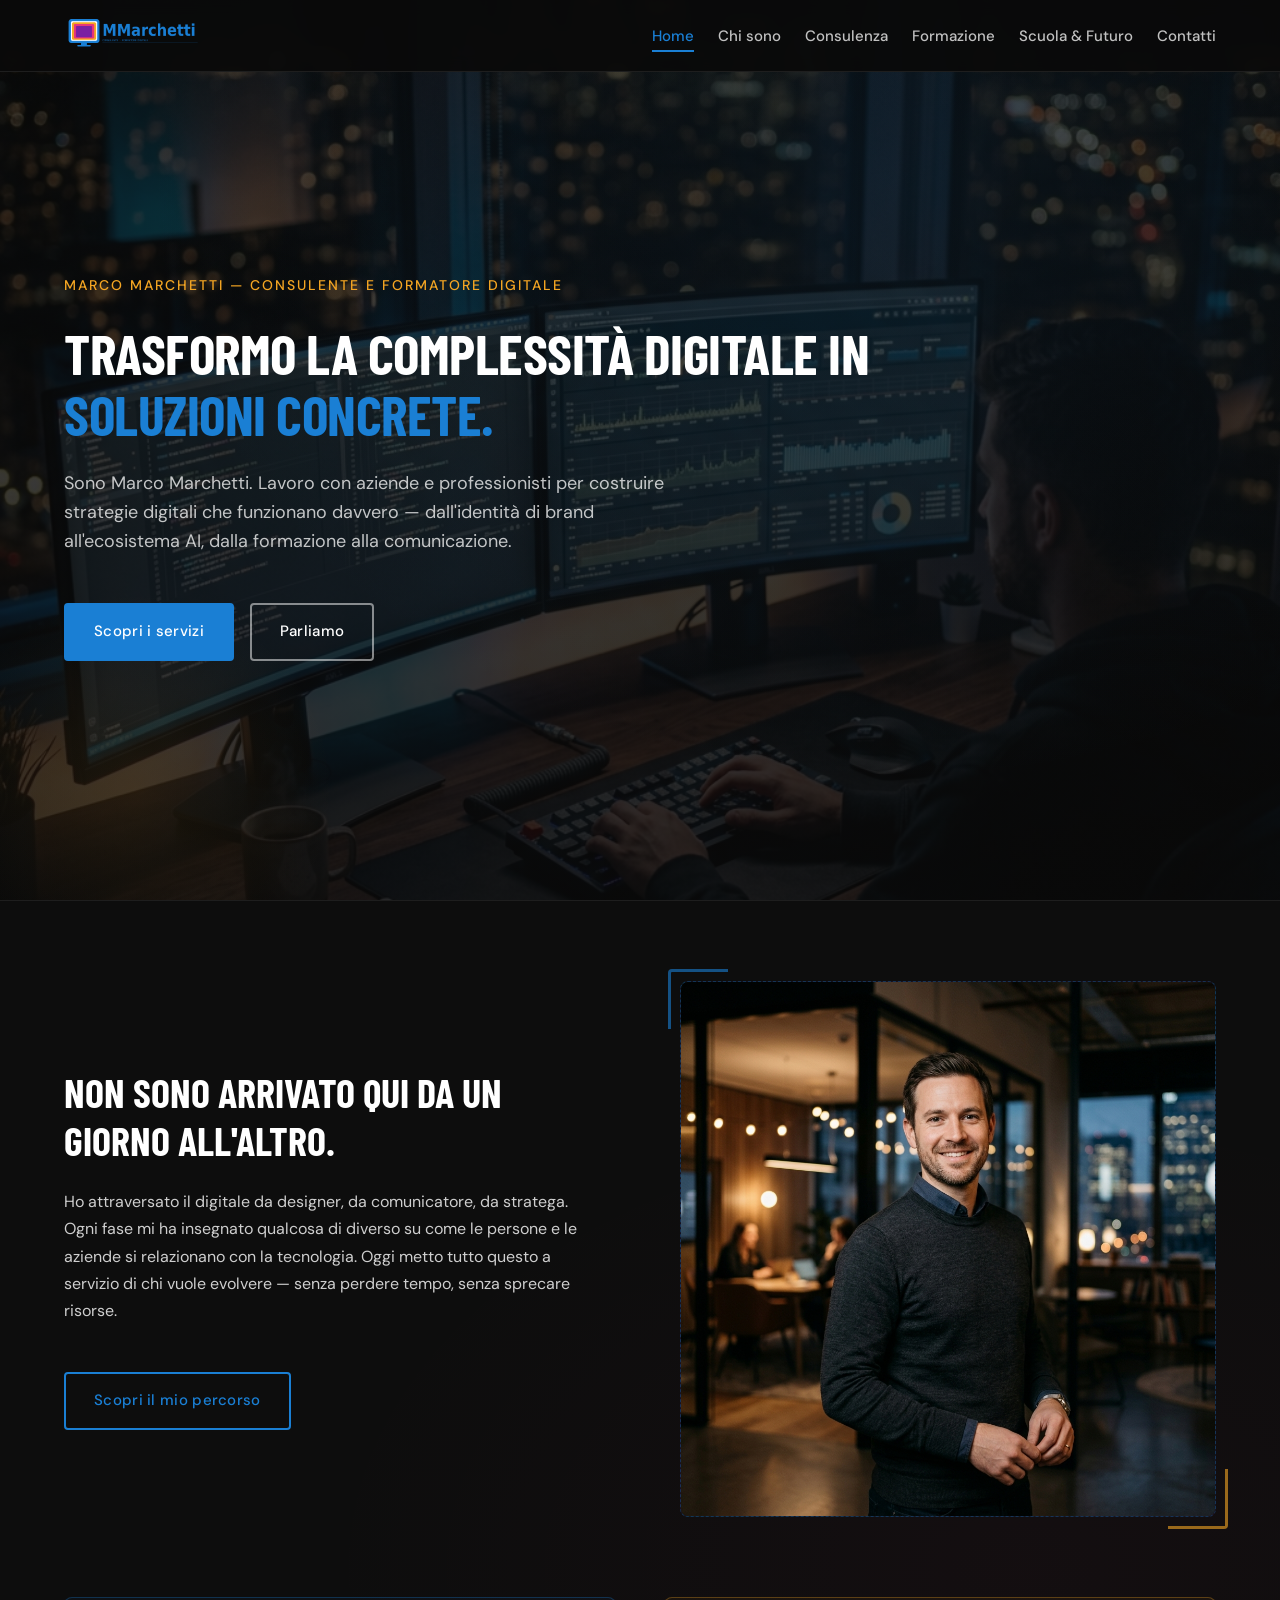
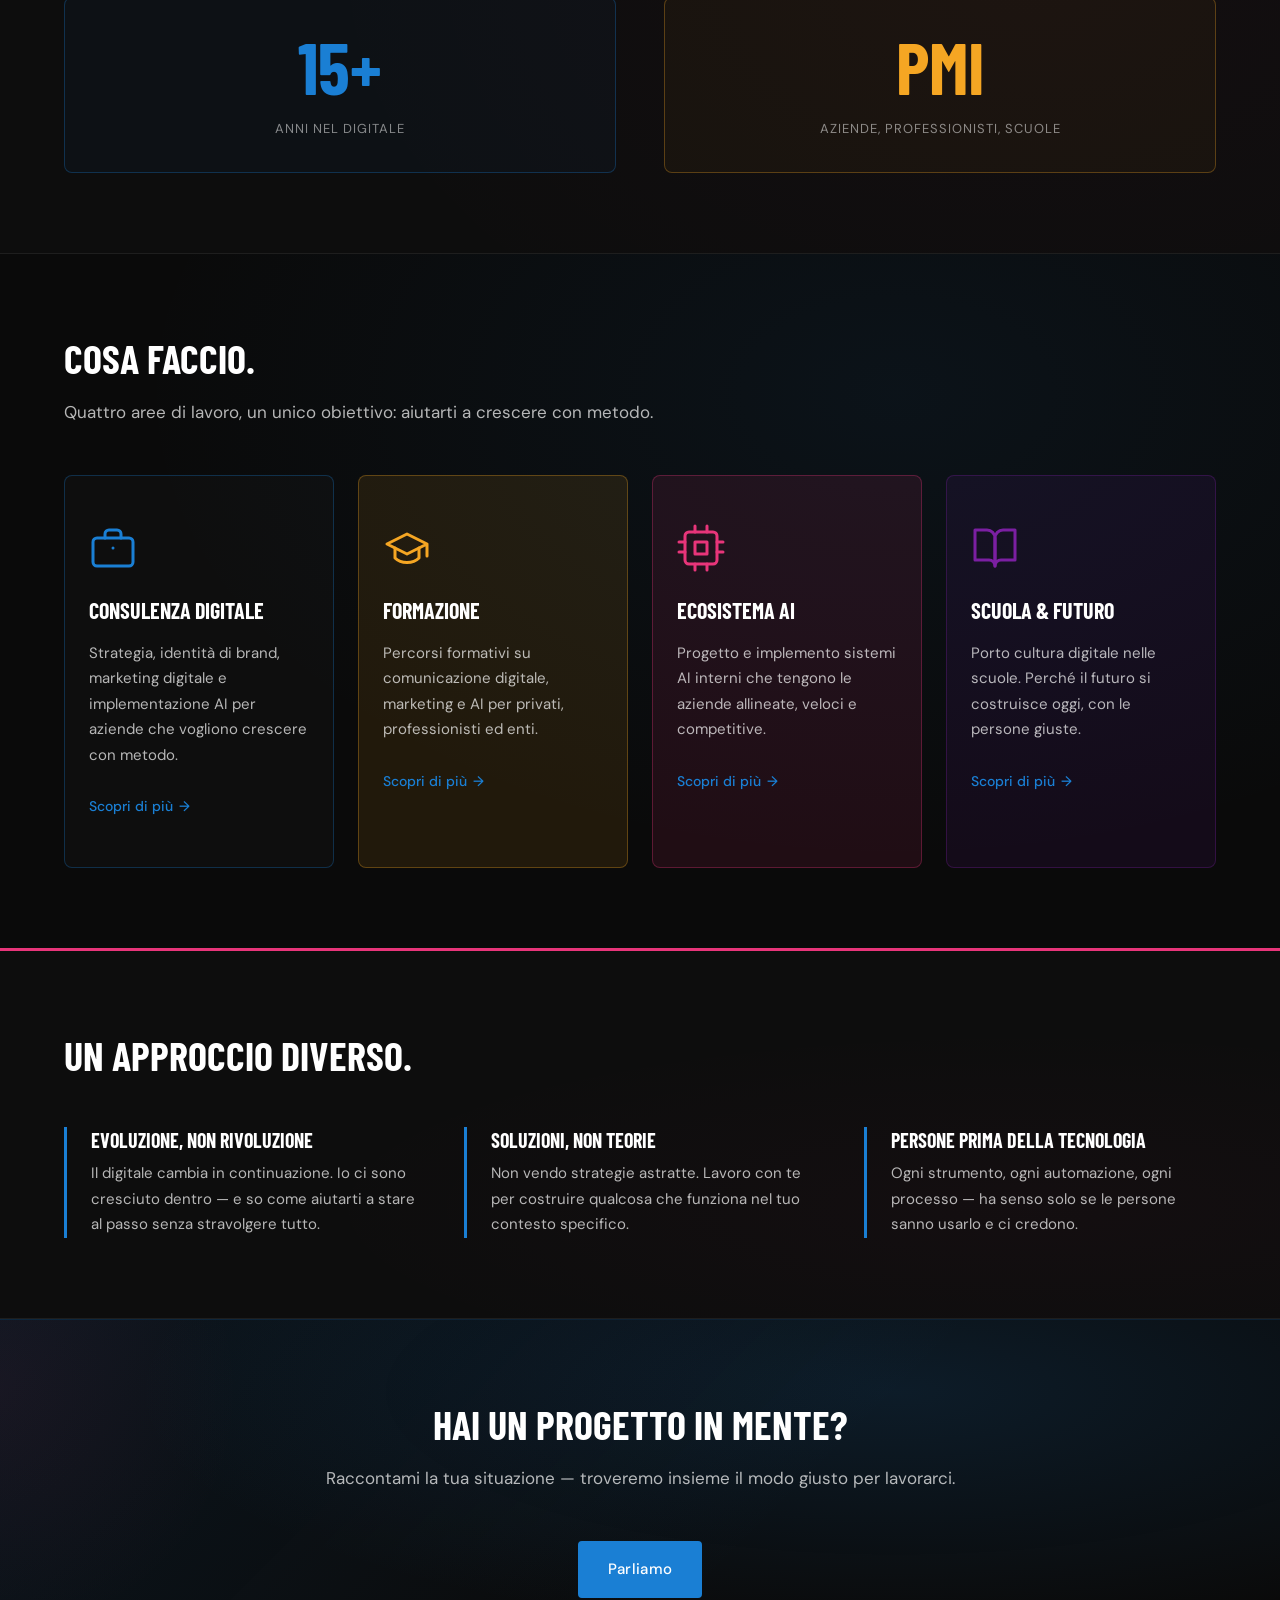
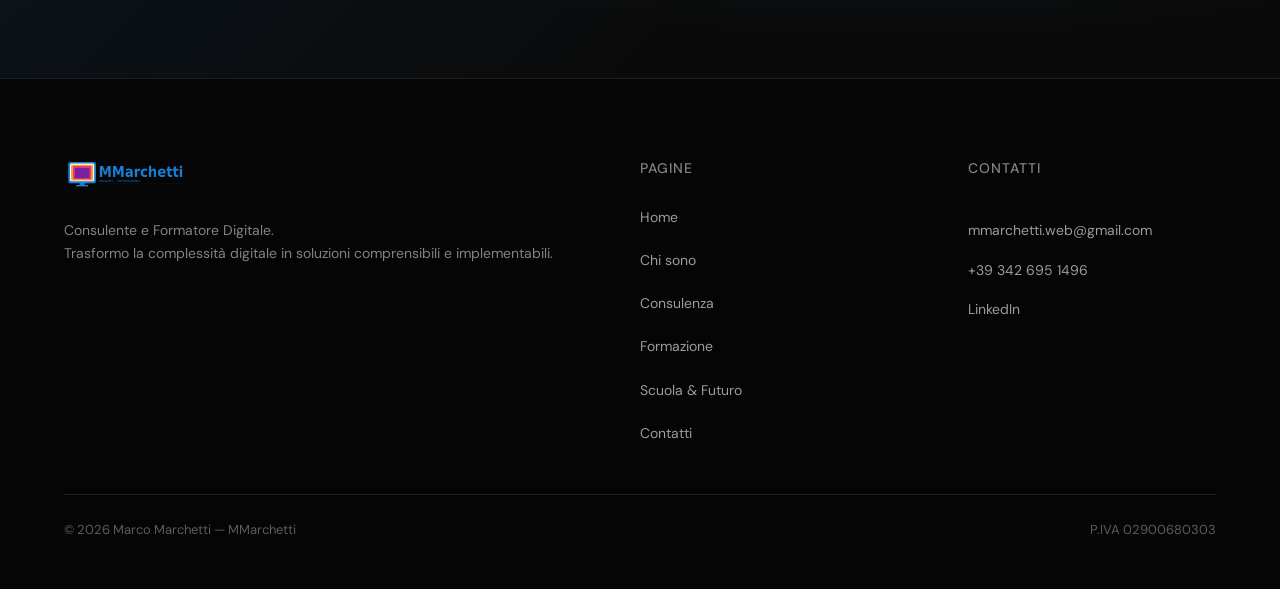
==== index.html @ 321f7aa9 "Add robots.txt and sitemap.xml for SEO optimization - Created robots.txt to allow all user agents an" ====
<!DOCTYPE html>
<html lang="it">
<head>
  <meta charset="UTF-8">
  <meta name="viewport" content="width=device-width, initial-scale=1.0">
  <title>MMarchetti | Consulente e Formatore Digitale</title>
  <meta name="description" content="Marco Marchetti, consulente e formatore digitale specializzato in AI, strategia digitale e comunicazione. Trasformo la complessità digitale in soluzioni concrete per PMI e professionisti.">
  <meta name="author" content="Marco Marchetti">
  <meta name="robots" content="index, follow">
  <link rel="canonical" href="https://mmarchetti.web/">

  <!-- Open Graph -->
  <meta property="og:title" content="MMarchetti | Consulente e Formatore Digitale">
  <meta property="og:description" content="Marco Marchetti, consulente e formatore digitale specializzato in AI, strategia digitale e comunicazione. Trasformo la complessità digitale in soluzioni concrete per PMI e professionisti.">
  <meta property="og:type" content="website">
  <meta property="og:url" content="https://mmarchetti.web/">
  <meta property="og:image" content="https://mmarchetti.web/assets/images/logo_mmarchetti_1.png">
  <meta property="og:locale" content="it_IT">
  <meta property="og:site_name" content="MMarchetti">

  <!-- Twitter Card -->
  <meta name="twitter:card" content="summary_large_image">
  <meta name="twitter:title" content="MMarchetti | Consulente e Formatore Digitale">
  <meta name="twitter:description" content="Marco Marchetti, consulente e formatore digitale specializzato in AI, strategia digitale e comunicazione.">
  <meta name="twitter:image" content="https://mmarchetti.web/assets/images/logo_mmarchetti_1.png">

  <!-- Font -->
  <link rel="preconnect" href="https://fonts.googleapis.com">
  <link rel="preconnect" href="https://fonts.gstatic.com" crossorigin>
  <link href="https://fonts.googleapis.com/css2?family=Barlow+Condensed:wght@700&family=DM+Sans:ital,wght@0,400;0,500;1,400&display=swap" rel="stylesheet">

  <!-- CSS -->
  <link rel="stylesheet" href="assets/css/reset.css">
  <link rel="stylesheet" href="assets/css/variables.css">
  <link rel="stylesheet" href="assets/css/main.css">
  <link rel="icon" href="favicon.svg" type="image/svg+xml">

  <!-- Schema.org -->
  <script type="application/ld+json">
  {
    "@context": "https://schema.org",
    "@type": "Person",
    "name": "Marco Marchetti",
    "jobTitle": "Consulente e Formatore Digitale",
    "url": "https://mmarchetti.web",
    "email": "mmarchetti.web@gmail.com",
    "telephone": "+393426951496",
    "sameAs": [
      "https://www.linkedin.com/in/marco-marchetti-a929b1320"
    ],
    "knowsAbout": [
      "Intelligenza Artificiale",
      "Trasformazione Digitale",
      "Strategia Marketing Digitale",
      "Brand Identity",
      "Formazione Digitale",
      "Ecosistema AI",
      "Comunicazione Digitale",
      "UX Design"
    ]
  }
  </script>
</head>
<body>

  <!-- Navbar -->
  <header>
    <nav class="navbar" aria-label="Navigazione principale">
      <div class="container">
        <a href="index.html" class="navbar-logo" aria-label="MMarchetti — torna alla home">
          <img src="assets/images/logo_mmarchetti_1.png" alt="MMarchetti logo" width="120" height="40">
        </a>
        <button class="navbar-hamburger" aria-label="Apri menu di navigazione" aria-expanded="false" aria-controls="main-nav">
          <span></span>
          <span></span>
          <span></span>
        </button>
        <ul class="navbar-nav" id="main-nav" role="list">
          <li><a href="index.html">Home</a></li>
          <li><a href="chi-sono.html">Chi sono</a></li>
          <li><a href="consulenza.html">Consulenza</a></li>
          <li><a href="formazione.html">Formazione</a></li>
          <li><a href="scuola-futuro.html">Scuola &amp; Futuro</a></li>
          <li><a href="contatti.html">Contatti</a></li>
        </ul>
      </div>
    </nav>
  </header>

  <main>

    <!-- Hero -->
    <section class="hero section-dark">
      <div class="container">
        <div class="hero-content fade-in">
          <span class="hero-label">Marco Marchetti — Consulente e Formatore Digitale</span>
          <h1>Trasformo la complessità digitale in <span>soluzioni concrete.</span></h1>
          <p class="hero-subtitle">Sono Marco Marchetti. Lavoro con aziende e professionisti per costruire strategie digitali che funzionano davvero — dall'identità di brand all'ecosistema AI, dalla formazione alla comunicazione.</p>
          <div class="hero-cta">
            <a href="consulenza.html" class="btn btn-primary" aria-label="Scopri i servizi di consulenza">Scopri i servizi</a>
            <a href="contatti.html" class="btn btn-secondary" aria-label="Contattami per parlare del tuo progetto">Parliamo</a>
          </div>
        </div>
      </div>
    </section>

    <!-- Chi sono — sintesi -->
    <section class="section-accent" aria-labelledby="chisono-title">
      <div class="container">
        <div class="intro-block">
          <div class="intro-text">
            <h2 id="chisono-title" class="fade-in">Non sono arrivato qui da un giorno all'altro.</h2>
            <div class="bio-paragraphs fade-in">
              <p class="mt-md">Ho attraversato il digitale da designer, da comunicatore, da stratega. Ogni fase mi ha insegnato qualcosa di diverso su come le persone e le aziende si relazionano con la tecnologia. Oggi metto tutto questo a servizio di chi vuole evolvere — senza perdere tempo, senza sprecare risorse.</p>
            </div>
            <div class="mt-lg fade-in">
              <a href="chi-sono.html" class="btn btn-outline-blu" aria-label="Scopri il percorso di Marco Marchetti">Scopri il mio percorso</a>
            </div>
          </div>
          <div class="image-side fade-in">
            <div class="image-frame">
              <div class="image-placeholder image-square">
                <img src="assets/images/marco_profilo.png" alt="Marco Marchetti - Consulente e Formatore Digitale" loading="lazy">
              </div>
            </div>
          </div>
        </div>
        
        <div class="stats-grid fade-in mt-xl">
          <div class="stat-card stat-card--blu">
            <div class="stat-number blu">15+</div>
            <div class="stat-label--small">Anni nel digitale</div>
          </div>
          <div class="stat-card stat-card--arancio">
            <div class="stat-number arancio">PMI</div>
            <div class="stat-label--small">Aziende, professionisti, scuole</div>
          </div>
        </div>
      </div>
    </section>

    <!-- Cosa faccio — 4 card -->
    <section class="section-dark" aria-labelledby="servizi-title">
      <div class="container">
        <div class="section-header fade-in">
          <h2 id="servizi-title">Cosa faccio.</h2>
          <p>Quattro aree di lavoro, un unico obiettivo: aiutarti a crescere con metodo.</p>
        </div>
        <div class="cards-grid cards-grid-4">

          <article class="card fade-in">
            <div class="card-icon" aria-hidden="true">
              <!-- Icona briefcase -->
              <svg viewBox="0 0 24 24" fill="none" stroke="currentColor" stroke-width="1.5" stroke-linecap="round" stroke-linejoin="round" aria-hidden="true">
                <rect x="2" y="7" width="20" height="14" rx="2" ry="2"></rect>
                <path d="M16 7V5a2 2 0 0 0-2-2h-4a2 2 0 0 0-2 2v2"></path>
                <line x1="12" y1="12" x2="12" y2="12"></line>
              </svg>
            </div>
            <h3>Consulenza Digitale</h3>
            <p>Strategia, identità di brand, marketing digitale e implementazione AI per aziende che vogliono crescere con metodo.</p>
            <a href="consulenza.html" class="card-link" aria-label="Scopri la consulenza digitale">Scopri di più</a>
          </article>

          <article class="card card-arancio fade-in">
            <div class="card-icon" aria-hidden="true">
              <!-- Icona graduation cap -->
              <svg viewBox="0 0 24 24" fill="none" stroke="currentColor" stroke-width="1.5" stroke-linecap="round" stroke-linejoin="round" aria-hidden="true">
                <path d="M22 10v6M2 10l10-5 10 5-10 5z"></path>
                <path d="M6 12v5c3 3 9 3 12 0v-5"></path>
              </svg>
            </div>
            <h3>Formazione</h3>
            <p>Percorsi formativi su comunicazione digitale, marketing e AI per privati, professionisti ed enti.</p>
            <a href="formazione.html" class="card-link" aria-label="Scopri i percorsi formativi">Scopri di più</a>
          </article>

          <article class="card card-magenta fade-in">
            <div class="card-icon" aria-hidden="true">
              <!-- Icona cpu -->
              <svg viewBox="0 0 24 24" fill="none" stroke="currentColor" stroke-width="1.5" stroke-linecap="round" stroke-linejoin="round" aria-hidden="true">
                <rect x="4" y="4" width="16" height="16" rx="2" ry="2"></rect>
                <rect x="9" y="9" width="6" height="6"></rect>
                <line x1="9" y1="1" x2="9" y2="4"></line>
                <line x1="15" y1="1" x2="15" y2="4"></line>
                <line x1="9" y1="20" x2="9" y2="23"></line>
                <line x1="15" y1="20" x2="15" y2="23"></line>
                <line x1="20" y1="9" x2="23" y2="9"></line>
                <line x1="20" y1="14" x2="23" y2="14"></line>
                <line x1="1" y1="9" x2="4" y2="9"></line>
                <line x1="1" y1="14" x2="4" y2="14"></line>
              </svg>
            </div>
            <h3>Ecosistema AI</h3>
            <p>Progetto e implemento sistemi AI interni che tengono le aziende allineate, veloci e competitive.</p>
            <a href="consulenza.html" class="card-link" aria-label="Scopri i servizi di ecosistema AI">Scopri di più</a>
          </article>

          <article class="card card-viola fade-in">
            <div class="card-icon" aria-hidden="true">
              <!-- Icona book-open -->
              <svg viewBox="0 0 24 24" fill="none" stroke="currentColor" stroke-width="1.5" stroke-linecap="round" stroke-linejoin="round" aria-hidden="true">
                <path d="M2 3h6a4 4 0 0 1 4 4v14a3 3 0 0 0-3-3H2z"></path>
                <path d="M22 3h-6a4 4 0 0 0-4 4v14a3 3 0 0 1 3-3h7z"></path>
              </svg>
            </div>
            <h3>Scuola &amp; Futuro</h3>
            <p>Porto cultura digitale nelle scuole. Perché il futuro si costruisce oggi, con le persone giuste.</p>
            <a href="scuola-futuro.html" class="card-link" aria-label="Scopri il progetto Scuola e Futuro">Scopri di più</a>
          </article>

        </div>
      </div>
    </section>

    <!-- Un approccio diverso — 3 claim -->
    <section class="section-accent section-top-magenta" aria-labelledby="approccio-title">
      <div class="container">
        <div class="section-header fade-in">
          <h2 id="approccio-title">Un approccio diverso.</h2>
        </div>
        <div class="claims-grid">

          <div class="claim-item fade-in">
            <h3>Evoluzione, non rivoluzione</h3>
            <p>Il digitale cambia in continuazione. Io ci sono cresciuto dentro — e so come aiutarti a stare al passo senza stravolgere tutto.</p>
          </div>

          <div class="claim-item fade-in">
            <h3>Soluzioni, non teorie</h3>
            <p>Non vendo strategie astratte. Lavoro con te per costruire qualcosa che funziona nel tuo contesto specifico.</p>
          </div>

          <div class="claim-item fade-in">
            <h3>Persone prima della tecnologia</h3>
            <p>Ogni strumento, ogni automazione, ogni processo — ha senso solo se le persone sanno usarlo e ci credono.</p>
          </div>

        </div>
      </div>
    </section>

    <!-- CTA finale -->
    <section class="cta-section" aria-labelledby="cta-home-title">
      <div class="container text-center">
        <h2 id="cta-home-title" class="fade-in">Hai un progetto in mente?</h2>
        <p class="fade-in">Raccontami la tua situazione — troveremo insieme il modo giusto per lavorarci.</p>
        <a href="contatti.html" class="btn btn-primary fade-in" aria-label="Vai alla pagina contatti">Parliamo</a>
      </div>
    </section>

  </main>

  <!-- Footer -->
  <footer>
    <div class="container">
      <div class="footer-grid">
        <div class="footer-brand">
          <a href="index.html" aria-label="MMarchetti — torna alla home">
            <img src="assets/images/logo_mmarchetti_1.png" alt="MMarchetti logo" width="100" height="34" loading="lazy">
          </a>
          <p class="mt-md">Consulente e Formatore Digitale.<br>Trasformo la complessità digitale in soluzioni comprensibili e implementabili.</p>
        </div>
        <nav class="footer-nav" aria-label="Navigazione footer">
          <h4>Pagine</h4>
          <ul role="list">
            <li><a href="index.html">Home</a></li>
            <li><a href="chi-sono.html">Chi sono</a></li>
            <li><a href="consulenza.html">Consulenza</a></li>
            <li><a href="formazione.html">Formazione</a></li>
            <li><a href="scuola-futuro.html">Scuola &amp; Futuro</a></li>
            <li><a href="contatti.html">Contatti</a></li>
          </ul>
        </nav>
        <div class="footer-contatti">
          <h4>Contatti</h4>
          <a href="mailto:mmarchetti.web@gmail.com" aria-label="Scrivi una email a Marco Marchetti">mmarchetti.web@gmail.com</a>
          <a href="tel:+393426951496" aria-label="Chiama Marco Marchetti">+39 342 695 1496</a>
          <a href="https://www.linkedin.com/in/marco-marchetti-a929b1320" target="_blank" rel="noopener noreferrer" aria-label="Profilo LinkedIn di Marco Marchetti">LinkedIn</a>
        </div>
      </div>
      <div class="footer-bottom">
        <p>&copy; <span id="copyright-year">2026</span> Marco Marchetti — MMarchetti</p>
        <p>P.IVA 02900680303</p>
      </div>
    </div>
  </footer>

  <script src="assets/js/main.js"></script>
</body>
</html>
---- assets/css/variables.css ----
/* Variabili CSS — MMarchetti */

:root {
  /* Colori brand */
  --blu: #1A7FD4;
  --blu-hover: #1569B0;
  --blu-soft: rgba(26, 127, 212, 0.12);
  --arancio: #F5A623;
  --arancio-soft: rgba(245, 166, 35, 0.1);
  --magenta: #E8357A;
  --magenta-soft: rgba(232, 53, 122, 0.1);
  --viola: #7B1FA2;
  --viola-soft: rgba(123, 31, 162, 0.1);
  --nero: #0A0A0A;
  --nero-light: #0D0D0D;
  --bianco: #FFFFFF;
  --grigio-testo: #4A4A4A;
  --grigio-chiaro: #F5F5F5;
  --grigio-bordo: #1E1E1E;
  --grigio-input: #1A1A1A;
  --testo-su-chiaro: #1A1A1A;

  /* Gradienti brand */
  --gradient-blu: linear-gradient(135deg, #1A7FD4 0%, #1569B0 100%);
  --gradient-accent: linear-gradient(135deg, #1A7FD4 0%, #7B1FA2 50%, #E8357A 100%);
  --gradient-warm: linear-gradient(135deg, #F5A623 0%, #E8357A 100%);
  --gradient-dark: linear-gradient(180deg, #0A0A0A 0%, #0D0D0D 100%);
  --gradient-radial-blu: radial-gradient(ellipse at 70% 20%, rgba(26, 127, 212, 0.15) 0%, transparent 60%);
  --gradient-radial-arancio: radial-gradient(ellipse at 20% 80%, rgba(245, 166, 35, 0.1) 0%, transparent 50%);
  --gradient-radial-magenta: radial-gradient(ellipse at 80% 70%, rgba(232, 53, 122, 0.1) 0%, transparent 50%);

  /* Font */
  --font-titoli: 'Barlow Condensed', sans-serif;
  --font-body: 'DM Sans', sans-serif;
  --font-logo: 'Bebas Neue', sans-serif;

  /* Tipografia */
  --h1-size: 56px;
  --h2-size: 40px;
  --h3-size: 28px;
  --h4-size: 22px;
  --body-size: 16px;
  --large-size: 18px;
  --small-size: 14px;
  --caption-size: 13px;
  --label-size: 14px;

  --h1-lh: 1.1;
  --h2-lh: 1.2;
  --h3-lh: 1.3;
  --h4-lh: 1.4;
  --body-lh: 1.7;
  --large-lh: 1.6;

  /* Numeri grandi / stats */
  --stat-size: 72px;
  --stat-lh: 1.0;

  /* Spaziature */
  --space-xs: 8px;
  --space-sm: 16px;
  --space-md: 24px;
  --space-lg: 48px;
  --space-xl: 80px;
  --space-xxl: 120px;

  /* Layout */
  --container-max: 1200px;
  --container-padding: 24px;

  /* Componenti */
  --radius: 4px;
  --radius-lg: 8px;
  --radius-xl: 16px;
  --navbar-h: 72px;

  /* Transizioni */
  --transition: 0.25s ease;
  --transition-slow: 0.4s ease;

  /* Ombre */
  --shadow-card: 0 4px 24px rgba(0, 0, 0, 0.3);
  --shadow-hover: 0 8px 32px rgba(26, 127, 212, 0.2);
  --shadow-lg: 0 12px 48px rgba(0, 0, 0, 0.4);

  /* Spazi immagine */
  --img-radius: var(--radius-lg);
  --img-aspect-hero: 16 / 9;
  --img-aspect-square: 1 / 1;
  --img-aspect-portrait: 3 / 4;
  --img-aspect-wide: 21 / 9;
}

/* Breakpoint reference (usati nei media query di main.css):
   mobile-first — default è mobile
   @media (min-width: 768px)  → tablet/desktop
   @media (min-width: 1024px) → desktop large
*/
---- assets/css/main.css ----
/* Stili principali — MMarchetti */

/* =====================
   BASE
   ===================== */

body {
  font-family: var(--font-body);
  font-size: var(--body-size);
  line-height: var(--body-lh);
  color: var(--bianco);
  background-color: var(--nero);
}

.container {
  width: 100%;
  max-width: var(--container-max);
  margin: 0 auto;
  padding: 0 var(--container-padding);
}

section {
  padding: var(--space-xl) 0;
}

/* =====================
   TIPOGRAFIA
   ===================== */

h1, h2, h3 {
  font-family: var(--font-titoli);
  font-weight: 700;
  text-transform: uppercase;
}

h1 {
  font-size: clamp(36px, 6vw, var(--h1-size));
  line-height: var(--h1-lh);
  letter-spacing: -0.5px;
}

h2 {
  font-size: clamp(28px, 4vw, var(--h2-size));
  line-height: var(--h2-lh);
}

h3 {
  font-size: clamp(22px, 3vw, var(--h3-size));
  line-height: var(--h3-lh);
}

h4 {
  font-family: var(--font-titoli);
  font-weight: 700;
  font-size: var(--h4-size);
  line-height: var(--h4-lh);
  text-transform: uppercase;
}

p {
  max-width: 68ch;
}

.text-large {
  font-size: var(--large-size);
  line-height: var(--large-lh);
}

.text-small {
  font-size: var(--small-size);
}

.text-caption {
  font-size: var(--caption-size);
  line-height: 1.5;
}

.label-ui {
  font-size: var(--label-size);
  font-weight: 500;
  letter-spacing: 0.5px;
  text-transform: uppercase;
}

strong {
  font-weight: 500;
}

/* =====================
   LINK E TESTO COLORATO
   ===================== */

.text-blu { color: var(--blu); }
.text-arancio { color: var(--arancio); }
.text-magenta { color: var(--magenta); }
.text-viola { color: var(--viola); }

a.link-inline {
  color: var(--blu);
  border-bottom: 1px solid transparent;
  transition: border-color var(--transition);
}

a.link-inline:hover {
  border-color: var(--blu);
}

/* =====================
   BOTTONI
   ===================== */

.btn {
  display: inline-block;
  padding: 14px 28px;
  border-radius: var(--radius);
  font-family: var(--font-body);
  font-size: 15px;
  font-weight: 500;
  letter-spacing: 0.3px;
  transition: background-color var(--transition), color var(--transition), border-color var(--transition), transform var(--transition);
  white-space: nowrap;
}

.btn:hover {
  transform: translateY(-1px);
}

.btn-primary {
  background-color: var(--blu);
  color: var(--bianco);
  border: 2px solid var(--blu);
}

.btn-primary:hover {
  background-color: var(--blu-hover);
  border-color: var(--blu-hover);
}

.btn-secondary {
  background-color: transparent;
  color: var(--bianco);
  border: 2px solid rgba(255, 255, 255, 0.5);
}

.btn-secondary:hover {
  border-color: var(--bianco);
}

.btn-outline-blu {
  background-color: transparent;
  color: var(--blu);
  border: 2px solid var(--blu);
}

.btn-outline-blu:hover {
  background-color: var(--blu);
  color: var(--bianco);
}

.btn-arancio {
  background-color: var(--arancio);
  color: var(--nero);
  border: 2px solid var(--arancio);
  font-weight: 500;
}

.btn-arancio:hover {
  background-color: #e09513;
  border-color: #e09513;
}

.btn-magenta {
  background-color: var(--magenta);
  color: var(--bianco);
  border: 2px solid var(--magenta);
}

.btn-magenta:hover {
  background-color: #d12d6a;
  border-color: #d12d6a;
}

/* =====================
   NAVBAR
   ===================== */

.navbar {
  position: fixed;
  top: 0;
  left: 0;
  right: 0;
  z-index: 1000;
  height: var(--navbar-h);
  background-color: rgba(10, 10, 10, 0.95);
  backdrop-filter: blur(8px);
  border-bottom: 1px solid var(--grigio-bordo);
  transition: box-shadow var(--transition);
}

.navbar.scrolled {
  box-shadow: 0 2px 20px rgba(0, 0, 0, 0.5);
}

.navbar .container {
  height: 100%;
  display: flex;
  align-items: center;
  justify-content: space-between;
}

.navbar-logo {
  display: flex;
  align-items: center;
  gap: var(--space-sm);
}

.navbar-logo img {
  height: 40px;
  width: auto;
}

.navbar-nav {
  display: none;
  flex-direction: column;
  position: fixed;
  top: var(--navbar-h);
  left: 0;
  right: 0;
  bottom: 0;
  background: #0A0A0A;
  backdrop-filter: none;
  -webkit-backdrop-filter: none;
  z-index: 999;
  padding: var(--space-lg) var(--container-padding);
  gap: var(--space-md);
}

.navbar-nav.open {
  display: flex;
}

.navbar-nav a {
  font-size: 20px;
  font-weight: 500;
  color: rgba(255, 255, 255, 0.75);
  padding: var(--space-xs) 0;
  border-bottom: 1px solid var(--grigio-bordo);
  transition: color var(--transition);
}

.navbar-nav a:hover,
.navbar-nav a.active {
  color: var(--blu);
}

.navbar-hamburger {
  display: flex;
  flex-direction: column;
  gap: 5px;
  padding: 8px;
  cursor: pointer;
  background: none;
  border: none;
}

.navbar-hamburger span {
  display: block;
  width: 24px;
  height: 2px;
  background-color: var(--bianco);
  border-radius: 2px;
  transition: transform var(--transition), opacity var(--transition);
}

.navbar-hamburger.open span:nth-child(1) {
  transform: translateY(7px) rotate(45deg);
}

.navbar-hamburger.open span:nth-child(2) {
  opacity: 0;
}

.navbar-hamburger.open span:nth-child(3) {
  transform: translateY(-7px) rotate(-45deg);
}

@media (min-width: 768px) {
  .navbar-nav {
    display: flex;
    flex-direction: row;
    position: static;
    background: none;
    padding: 0;
    gap: var(--space-md);
  }

  .navbar-nav a {
    font-size: 15px;
    border-bottom: none;
    padding: 4px 0;
    position: relative;
  }

  .navbar-nav a::after {
    content: '';
    position: absolute;
    bottom: -2px;
    left: 0;
    width: 0;
    height: 2px;
    background-color: var(--blu);
    transition: width var(--transition);
  }

  .navbar-nav a:hover::after,
  .navbar-nav a.active::after {
    width: 100%;
  }

  .navbar-hamburger {
    display: none;
  }
}

/* =====================
   HERO
   ===================== */

.hero {
  min-height: 100vh;
  display: flex;
  align-items: center;
  padding-top: var(--navbar-h);
  position: relative;
  overflow: hidden;
  background:
    linear-gradient(to bottom, rgba(10, 10, 10, 0.75), rgba(10, 10, 10, 0.85)),
    url('../images/hero_bg.png') no-repeat center center / cover;
}

.hero::before {
  content: '';
  position: absolute;
  top: -20%;
  right: -10%;
  width: 600px;
  height: 600px;
  background: radial-gradient(circle, rgba(26, 127, 212, 0.15) 0%, transparent 70%);
  pointer-events: none;
  animation: pulse-glow 8s ease-in-out infinite;
}

.hero::after {
  content: '';
  position: absolute;
  bottom: -10%;
  left: -5%;
  width: 400px;
  height: 400px;
  background: radial-gradient(circle, rgba(245, 166, 35, 0.08) 0%, transparent 70%);
  pointer-events: none;
  animation: pulse-glow 10s ease-in-out infinite reverse;
}

@keyframes pulse-glow {
  0%, 100% { transform: scale(1); opacity: 0.8; }
  50% { transform: scale(1.1); opacity: 1; }
}

.hero-content {
  position: relative;
  z-index: 1;
  max-width: 860px;
  padding: var(--space-xxl) 0 var(--space-xl);
}

.hero-label {
  display: inline-block;
  font-size: var(--small-size);
  font-weight: 500;
  letter-spacing: 2px;
  text-transform: uppercase;
  color: var(--arancio);
  margin-bottom: var(--space-md);
}

.hero h1 {
  margin-bottom: var(--space-md);
  color: var(--bianco);
}

.hero h1 span {
  color: var(--blu);
}

.hero-subtitle {
  font-size: 18px;
  line-height: 1.6;
  color: rgba(255, 255, 255, 0.75);
  margin-bottom: var(--space-lg);
  max-width: 600px;
}

.hero-cta {
  display: flex;
  flex-wrap: wrap;
  gap: var(--space-sm);
}

/* =====================
   SEZIONI — VARIANTI SFONDO
   ===================== */

.section-dark {
  background-color: var(--nero);
  color: var(--bianco);
  position: relative;
  overflow: hidden;
}

.section-dark::before {
  content: '';
  position: absolute;
  top: 0;
  right: 0;
  width: 100%;
  height: 100%;
  background: var(--gradient-radial-blu);
  pointer-events: none;
  opacity: 0.5;
}

.section-light {
  background-color: var(--grigio-chiaro);
  color: var(--testo-su-chiaro);
}

.section-light h2,
.section-light h3 {
  color: var(--testo-su-chiaro);
}

.section-light p {
  color: var(--grigio-testo);
}

.section-accent {
  background-color: var(--nero-light);
  border-top: 1px solid var(--grigio-bordo);
  border-bottom: 1px solid var(--grigio-bordo);
  position: relative;
}

.section-accent::before {
  content: '';
  position: absolute;
  top: 0;
  left: 0;
  width: 100%;
  height: 100%;
  background: var(--gradient-radial-magenta);
  pointer-events: none;
  opacity: 0.3;
}

/* Sezione con gradiente */
.section-gradient {
  background: var(--gradient-dark);
  position: relative;
  overflow: hidden;
}

.section-gradient::before {
  content: '';
  position: absolute;
  top: -50%;
  right: -30%;
  width: 80%;
  height: 150%;
  background: var(--gradient-accent);
  opacity: 0.06;
  transform: rotate(-15deg);
  pointer-events: none;
}

/* Sezione con bordo colorato in alto */
.section-top-blu { border-top: 3px solid var(--blu); }
.section-top-arancio { border-top: 3px solid var(--arancio); }
.section-top-magenta { border-top: 3px solid var(--magenta); }
.section-top-viola { border-top: 3px solid var(--viola); }

.section-header {
  margin-bottom: var(--space-lg);
  position: relative;
  z-index: 1;
}

.section-header p {
  margin-top: var(--space-sm);
  color: rgba(255, 255, 255, 0.7);
  font-size: 17px;
}

.section-light .section-header p {
  color: var(--grigio-testo);
}

/* =====================
   STATISTICHE / NUMERI GRANDI
   ===================== */

.stats-grid {
  display: grid;
  grid-template-columns: 1fr;
  gap: var(--space-lg);
  position: relative;
  z-index: 1;
}

@media (min-width: 768px) {
  .stats-grid {
    grid-template-columns: repeat(2, 1fr);
  }
}

@media (min-width: 1024px) {
  .stats-grid-4 {
    grid-template-columns: repeat(4, 1fr);
  }

  .stats-grid-3 {
    grid-template-columns: repeat(3, 1fr);
  }
}

.stat-item {
  text-align: center;
  padding: var(--space-lg);
  position: relative;
}

.stat-number {
  font-family: var(--font-titoli);
  font-size: clamp(48px, 8vw, var(--stat-size));
  font-weight: 700;
  line-height: var(--stat-lh);
  margin-bottom: var(--space-sm);
}

.stat-number.blu { color: var(--blu); }
.stat-number.arancio { color: var(--arancio); }
.stat-number.magenta { color: var(--magenta); }
.stat-number.viola { color: var(--viola); }

.stat-label {
  font-size: var(--small-size);
  color: rgba(255, 255, 255, 0.6);
  text-transform: uppercase;
  letter-spacing: 1px;
}

.stat-desc {
  font-size: var(--small-size);
  color: rgba(255, 255, 255, 0.5);
  margin-top: var(--space-xs);
}

/* =====================
   CARD SERVIZI
   ===================== */

.cards-grid {
  display: grid;
  grid-template-columns: 1fr;
  gap: var(--space-md);
  position: relative;
  z-index: 1;
}

@media (min-width: 768px) {
  .cards-grid {
    grid-template-columns: repeat(2, 1fr);
  }
}

@media (min-width: 1024px) {
  .cards-grid-4 {
    grid-template-columns: repeat(4, 1fr);
  }

  .cards-grid-3 {
    grid-template-columns: repeat(3, 1fr);
  }

  .cards-grid-5 {
    grid-template-columns: repeat(3, 1fr);
  }
}

.card {
  padding: var(--space-lg) var(--space-md);
  border: 1px solid rgba(26, 127, 212, 0.3);
  border-radius: var(--radius-lg);
  background-color: rgba(255, 255, 255, 0.02);
  transition: border-color var(--transition), box-shadow var(--transition), transform var(--transition);
  position: relative;
  overflow: hidden;
}

.card::before {
  content: '';
  position: absolute;
  top: 0;
  left: 0;
  width: 100%;
  height: 3px;
  background: var(--gradient-blu);
  opacity: 0;
  transition: opacity var(--transition);
}

.card:hover {
  border-color: var(--blu);
  box-shadow: var(--shadow-hover);
  transform: translateY(-2px);
}

.card:hover::before {
  opacity: 1;
}

.card-icon {
  width: 48px;
  height: 48px;
  margin-bottom: var(--space-md);
  color: var(--blu);
}

.card-icon svg {
  width: 100%;
  height: 100%;
}

.card h3 {
  margin-bottom: var(--space-sm);
  font-size: 22px;
}

.card p {
  color: rgba(255, 255, 255, 0.7);
  font-size: 15px;
  margin-bottom: var(--space-md);
}

.card .card-link {
  font-size: 14px;
  font-weight: 500;
  color: var(--blu);
  display: inline-flex;
  align-items: center;
  gap: 6px;
  transition: gap var(--transition);
}

.card .card-link:hover {
  gap: 10px;
}

.card .card-link::after {
  content: '\2192';
}

/* Card con colori diversi per area */
.card-arancio {
  border-color: rgba(245, 166, 35, 0.3);
  background-color: var(--arancio-soft);
}

.card-arancio::before {
  background: var(--gradient-warm);
}

.card-arancio:hover {
  border-color: var(--arancio);
  box-shadow: 0 8px 32px rgba(245, 166, 35, 0.2);
}

.card-arancio .card-icon { color: var(--arancio); }

.card-magenta {
  border-color: rgba(232, 53, 122, 0.3);
  background-color: var(--magenta-soft);
}

.card-magenta::before {
  background: linear-gradient(90deg, var(--magenta), var(--viola));
}

.card-magenta:hover {
  border-color: var(--magenta);
  box-shadow: 0 8px 32px rgba(232, 53, 122, 0.2);
}

.card-magenta .card-icon { color: var(--magenta); }

.card-viola {
  border-color: rgba(123, 31, 162, 0.3);
  background-color: var(--viola-soft);
}

.card-viola::before {
  background: linear-gradient(90deg, var(--viola), var(--blu));
}

.card-viola:hover {
  border-color: var(--viola);
  box-shadow: 0 8px 32px rgba(123, 31, 162, 0.2);
}

.card-viola .card-icon { color: var(--viola); }

/* Card su sfondo chiaro */
.section-light .card {
  background-color: var(--bianco);
  border-color: rgba(26, 127, 212, 0.2);
  box-shadow: 0 2px 12px rgba(0, 0, 0, 0.06);
}

.section-light .card:hover {
  border-color: var(--blu);
  box-shadow: 0 8px 32px rgba(26, 127, 212, 0.15);
}

.section-light .card h3 {
  color: var(--testo-su-chiaro);
}

.section-light .card p {
  color: var(--grigio-testo);
}

/* =====================
   LAYOUT TESTO + IMMAGINE
   ===================== */

.content-image-layout {
  display: grid;
  grid-template-columns: 1fr;
  gap: var(--space-lg);
  align-items: center;
  position: relative;
  z-index: 1;
}

@media (min-width: 768px) {
  .content-image-layout {
    grid-template-columns: 1fr 1fr;
    gap: var(--space-xl);
  }

  .content-image-layout.reverse {
    grid-template-columns: 1fr 1fr;
  }

  .content-image-layout.reverse .content-side {
    order: 2;
  }

  .content-image-layout.reverse .image-side {
    order: 1;
  }
}

.image-side {
  position: relative;
}

.image-placeholder {
  width: 100%;
  border-radius: var(--img-radius);
  overflow: hidden;
  position: relative;
  background: linear-gradient(135deg, rgba(26, 127, 212, 0.1), rgba(123, 31, 162, 0.1));
  border: 1px dashed rgba(26, 127, 212, 0.3);
  display: flex;
  align-items: center;
  justify-content: center;
  min-height: 300px;
}

.image-placeholder img {
  width: 100%;
  height: 100%;
  object-fit: cover;
  display: block;
}

.image-placeholder .img-note {
  position: absolute;
  bottom: var(--space-sm);
  left: var(--space-sm);
  right: var(--space-sm);
  background: rgba(10, 10, 10, 0.8);
  padding: var(--space-xs) var(--space-sm);
  border-radius: var(--radius);
  font-size: var(--caption-size);
  color: rgba(255, 255, 255, 0.6);
  text-align: center;
}

/* Ratio variants */
.image-hero { aspect-ratio: var(--img-aspect-hero); }
.image-square { aspect-ratio: var(--img-aspect-square); }
.image-portrait { aspect-ratio: var(--img-aspect-portrait); }
.image-wide { aspect-ratio: var(--img-aspect-wide); }

/* Decorative frame around image */
.image-frame {
  position: relative;
}

.image-frame::before {
  content: '';
  position: absolute;
  top: -12px;
  left: -12px;
  width: 60px;
  height: 60px;
  border-top: 3px solid var(--blu);
  border-left: 3px solid var(--blu);
  border-radius: var(--radius) 0 0 0;
  opacity: 0.6;
}

.image-frame::after {
  content: '';
  position: absolute;
  bottom: -12px;
  right: -12px;
  width: 60px;
  height: 60px;
  border-bottom: 3px solid var(--arancio);
  border-right: 3px solid var(--arancio);
  border-radius: 0 0 var(--radius) 0;
  opacity: 0.6;
}

/* =====================
   SEZIONE "CLAIM"
   ===================== */

.claims-grid {
  display: grid;
  grid-template-columns: 1fr;
  gap: var(--space-lg);
  position: relative;
  z-index: 1;
}

@media (min-width: 768px) {
  .claims-grid {
    grid-template-columns: repeat(3, 1fr);
  }
}

.claim-item {
  padding-left: var(--space-md);
  border-left: 3px solid var(--blu);
  position: relative;
}

.claim-item.arancio { border-left-color: var(--arancio); }
.claim-item.magenta { border-left-color: var(--magenta); }
.claim-item.viola { border-left-color: var(--viola); }

.claim-item h3 {
  font-size: 20px;
  margin-bottom: var(--space-xs);
  color: var(--bianco);
}

.claim-item p {
  color: rgba(255, 255, 255, 0.7);
  font-size: 15px;
}

/* =====================
   SEZIONE INTRO / SNIPPET
   ===================== */

.intro-block {
  display: grid;
  grid-template-columns: 1fr;
  gap: var(--space-lg);
  align-items: center;
  position: relative;
  z-index: 1;
}

@media (min-width: 768px) {
  .intro-block {
    grid-template-columns: 1fr 1fr;
    gap: var(--space-xl);
  }
}

.intro-block .intro-text p + p {
  margin-top: var(--space-md);
}

/* =====================
   STEP / PROCESSO
   ===================== */

.steps-list {
  display: grid;
  grid-template-columns: 1fr;
  gap: var(--space-md);
  position: relative;
  z-index: 1;
}

@media (min-width: 768px) {
  .steps-list {
    grid-template-columns: repeat(3, 1fr);
  }

  .steps-list-5 {
    grid-template-columns: repeat(5, 1fr);
  }
}

.step-item {
  padding: var(--space-lg) var(--space-md);
  border: 1px solid var(--grigio-bordo);
  border-radius: var(--radius-lg);
  position: relative;
  background: rgba(255, 255, 255, 0.02);
  transition: border-color var(--transition), transform var(--transition);
}

.step-item:hover {
  border-color: var(--blu);
  transform: translateY(-2px);
}

.step-number {
  font-family: var(--font-titoli);
  font-size: 48px;
  font-weight: 700;
  color: rgba(26, 127, 212, 0.2);
  line-height: 1;
  margin-bottom: var(--space-sm);
}

.step-item h3 {
  font-size: 20px;
  margin-bottom: var(--space-sm);
}

.step-item p {
  color: rgba(255, 255, 255, 0.7);
  font-size: 15px;
}

/* Step con linea connettiva (desktop) */
@media (min-width: 768px) {
  .steps-list.steps-connected {
    position: relative;
  }

  .steps-list.steps-connected::before {
    content: '';
    position: absolute;
    top: 60px;
    left: 10%;
    right: 10%;
    height: 2px;
    background: linear-gradient(90deg, var(--blu), var(--viola), var(--magenta));
    opacity: 0.3;
    z-index: 0;
  }

  .steps-list.steps-connected .step-item {
    position: relative;
    z-index: 1;
  }
}

/* =====================
   TIMELINE
   ===================== */

.timeline {
  position: relative;
  z-index: 1;
  max-width: 800px;
  margin: 0 auto;
}

.timeline::before {
  content: '';
  position: absolute;
  left: 20px;
  top: 0;
  bottom: 0;
  width: 2px;
  background: linear-gradient(180deg, var(--blu), var(--viola));
}

@media (min-width: 768px) {
  .timeline::before {
    left: 50%;
    transform: translateX(-1px);
  }
}

.timeline-item {
  position: relative;
  padding-left: 60px;
  padding-bottom: var(--space-lg);
}

@media (min-width: 768px) {
  .timeline-item {
    padding-left: 0;
    width: 50%;
  }

  .timeline-item:nth-child(odd) {
    padding-right: 40px;
    text-align: right;
  }

  .timeline-item:nth-child(even) {
    margin-left: 50%;
    padding-left: 40px;
  }
}

.timeline-dot {
  position: absolute;
  left: 11px;
  top: 4px;
  width: 20px;
  height: 20px;
  border-radius: 50%;
  background: var(--blu);
  border: 4px solid var(--nero);
  z-index: 1;
}

@media (min-width: 768px) {
  .timeline-dot {
    left: auto;
    right: -10px;
  }

  .timeline-item:nth-child(even) .timeline-dot {
    right: auto;
    left: -10px;
  }
}

.timeline-content h4 {
  font-size: 18px;
  margin-bottom: var(--space-xs);
}

.timeline-content p {
  font-size: 15px;
  color: rgba(255, 255, 255, 0.7);
}

/* =====================
   LISTA COMPETENZE
   ===================== */

.skills-list {
  display: grid;
  grid-template-columns: 1fr 1fr;
  gap: var(--space-sm);
  margin-top: var(--space-md);
  position: relative;
  z-index: 1;
}

@media (min-width: 768px) {
  .skills-list {
    grid-template-columns: repeat(3, 1fr);
  }
}

.skill-tag {
  padding: 10px 16px;
  border: 1px solid rgba(26, 127, 212, 0.4);
  border-radius: var(--radius);
  font-size: var(--small-size);
  font-weight: 500;
  color: rgba(255, 255, 255, 0.85);
  text-align: center;
  background-color: rgba(26, 127, 212, 0.05);
  transition: border-color var(--transition), background-color var(--transition);
}

.skill-tag:hover {
  border-color: var(--blu);
  background-color: rgba(26, 127, 212, 0.1);
}

/* =====================
   BIO (chi-sono)
   ===================== */

.bio-intro {
  font-size: clamp(18px, 2.5vw, 22px);
  font-weight: 500;
  color: var(--bianco);
  line-height: 1.5;
  margin-bottom: var(--space-lg);
  padding-left: var(--space-md);
  border-left: 4px solid var(--arancio);
}

.bio-paragraphs p {
  color: rgba(255, 255, 255, 0.8);
  margin-bottom: var(--space-md);
}

.bio-paragraphs p:last-child {
  margin-bottom: 0;
}

/* =====================
   SEZIONE TEMI (scuola)
   ===================== */

.temi-grid {
  display: grid;
  grid-template-columns: 1fr;
  gap: var(--space-md);
  position: relative;
  z-index: 1;
}

@media (min-width: 768px) {
  .temi-grid {
    grid-template-columns: repeat(2, 1fr);
  }
}

@media (min-width: 1024px) {
  .temi-grid {
    grid-template-columns: repeat(3, 1fr);
  }
}

.tema-item {
  padding: var(--space-md);
  border-left: 3px solid var(--arancio);
  background-color: var(--arancio-soft);
  border-radius: 0 var(--radius-lg) var(--radius-lg) 0;
  transition: transform var(--transition), box-shadow var(--transition);
}

.tema-item:hover {
  transform: translateX(4px);
  box-shadow: 0 4px 16px rgba(245, 166, 35, 0.1);
}

.tema-item h3 {
  font-size: 18px;
  margin-bottom: var(--space-xs);
  color: var(--bianco);
}

.tema-item p {
  color: rgba(255, 255, 255, 0.7);
  font-size: 15px;
}

/* =====================
   DESTINATARI
   ===================== */

.destinatari-list {
  margin-top: var(--space-md);
  display: flex;
  flex-direction: column;
  gap: var(--space-sm);
  position: relative;
  z-index: 1;
}

.destinatario {
  display: flex;
  align-items: flex-start;
  gap: var(--space-sm);
  padding: var(--space-sm) var(--space-md);
  border: 1px solid var(--grigio-bordo);
  border-radius: var(--radius-lg);
}

.destinatario-dot {
  width: 8px;
  height: 8px;
  border-radius: 50%;
  background-color: var(--blu);
  flex-shrink: 0;
  margin-top: 8px;
}

.destinatario p {
  color: rgba(255, 255, 255, 0.8);
  font-size: 15px;
}

/* =====================
   CTA SECTION
   ===================== */

.cta-section {
  background:
    linear-gradient(135deg, rgba(26, 127, 212, 0.1) 0%, rgba(10, 10, 10, 0) 60%),
    var(--gradient-radial-blu);
  border-top: 1px solid rgba(26, 127, 212, 0.2);
  text-align: center;
  padding: var(--space-xl) 0;
  position: relative;
  overflow: hidden;
}

.cta-section::before {
  content: '';
  position: absolute;
  top: -50%;
  left: -20%;
  width: 500px;
  height: 500px;
  background: radial-gradient(circle, rgba(232, 53, 122, 0.06) 0%, transparent 70%);
  pointer-events: none;
}

.cta-section h2 {
  margin-bottom: var(--space-sm);
  position: relative;
  z-index: 1;
}

.cta-section p {
  color: rgba(255, 255, 255, 0.7);
  margin: 0 auto var(--space-lg);
  font-size: 17px;
  position: relative;
  z-index: 1;
}

/* =====================
   FORM CONTATTI
   ===================== */

.contatti-layout {
  display: grid;
  grid-template-columns: 1fr;
  gap: var(--space-xl);
  position: relative;
  z-index: 1;
}

@media (min-width: 768px) {
  .contatti-layout {
    grid-template-columns: 3fr 2fr;
    gap: var(--space-lg);
  }
}

.form-group {
  margin-bottom: var(--space-md);
}

.form-row {
  display: grid;
  grid-template-columns: 1fr;
  gap: var(--space-md);
}

@media (min-width: 768px) {
  .form-row {
    grid-template-columns: 1fr 1fr;
  }
}

label {
  display: block;
  font-size: var(--small-size);
  font-weight: 500;
  letter-spacing: 0.5px;
  text-transform: uppercase;
  color: rgba(255, 255, 255, 0.6);
  margin-bottom: 8px;
}

input[type="text"],
input[type="email"],
select,
textarea {
  width: 100%;
  padding: 14px 16px;
  background-color: var(--grigio-input);
  border: 1px solid var(--grigio-bordo);
  border-radius: var(--radius);
  color: var(--bianco);
  font-size: var(--body-size);
  transition: border-color var(--transition);
  appearance: none;
}

input[type="text"]:focus,
input[type="email"]:focus,
select:focus,
textarea:focus {
  border-color: var(--blu);
  outline: none;
}

input[type="text"]::placeholder,
input[type="email"]::placeholder,
textarea::placeholder {
  color: rgba(255, 255, 255, 0.3);
}

select {
  background-image: url("data:image/svg+xml,%3Csvg xmlns='http://www.w3.org/2000/svg' width='12' height='8' viewBox='0 0 12 8'%3E%3Cpath d='M1 1l5 5 5-5' stroke='%231A7FD4' stroke-width='2' fill='none' stroke-linecap='round'/%3E%3C/svg%3E");
  background-repeat: no-repeat;
  background-position: right 16px center;
  padding-right: 40px;
  cursor: pointer;
}

select option {
  background-color: #1A1A1A;
  color: var(--bianco);
}

textarea {
  resize: vertical;
  min-height: 140px;
}

.form-submit {
  width: 100%;
  padding: 16px;
  font-size: 16px;
  font-weight: 500;
}

/* =====================
   GDPR CHECKBOX
   ===================== */

.form-gdpr {
  margin-top: var(--space-md);
  margin-bottom: var(--space-md);
}

.gdpr-label {
  display: flex;
  align-items: flex-start;
  gap: 12px;
  cursor: pointer;
  font-size: 13px;
  line-height: 1.6;
  color: rgba(255, 255, 255, 0.7);
  text-transform: none;
  letter-spacing: normal;
  font-weight: 400;
}

.gdpr-label input[type="checkbox"] {
  width: 20px;
  height: 20px;
  min-width: 20px;
  margin-top: 2px;
  accent-color: var(--blu);
  cursor: pointer;
}

.gdpr-text a {
  color: var(--blu);
  text-decoration: underline;
  text-underline-offset: 2px;
}

.gdpr-text a:hover {
  color: var(--blu-hover);
}

.gdpr-required {
  color: var(--magenta);
  font-weight: 500;
}

/* =====================
   CONTATTI DIRETTI
   ===================== */

.contatti-diretti {
  display: flex;
  flex-direction: column;
  gap: var(--space-md);
}

.contatto-item {
  display: flex;
  align-items: flex-start;
  gap: var(--space-sm);
}

.contatto-icon {
  width: 40px;
  height: 40px;
  border-radius: var(--radius);
  background-color: rgba(26, 127, 212, 0.1);
  border: 1px solid rgba(26, 127, 212, 0.3);
  display: inline-flex;
  align-items: center;
  justify-content: center;
  flex-shrink: 0;
  color: var(--blu);
}

.contatto-icon svg {
  width: 20px;
  height: 20px;
}

.contatto-label {
  font-size: var(--small-size);
  text-transform: uppercase;
  letter-spacing: 0.5px;
  color: rgba(255, 255, 255, 0.5);
  display: block;
  margin-bottom: 4px;
}

.contatto-value {
  color: var(--bianco);
  font-size: 15px;
  transition: color var(--transition);
}

.contatto-value:hover {
  color: var(--blu);
}

/* =====================
   FOOTER
   ===================== */

footer {
  background-color: #050505;
  border-top: 1px solid var(--grigio-bordo);
  padding: var(--space-xl) 0 var(--space-lg);
}

.footer-grid {
  display: grid;
  grid-template-columns: 1fr;
  gap: var(--space-lg);
  margin-bottom: var(--space-lg);
}

@media (min-width: 768px) {
  .footer-grid {
    grid-template-columns: 2fr 1fr 1fr;
    gap: var(--space-xl);
  }
}

.footer-brand img {
  height: 36px;
  width: auto;
  margin-bottom: var(--space-md);
}

.footer-brand p {
  font-size: var(--small-size);
  color: rgba(255, 255, 255, 0.5);
  line-height: 1.6;
}

.footer-nav h4,
.footer-contatti h4 {
  font-family: var(--font-body);
  font-size: var(--small-size);
  font-weight: 500;
  letter-spacing: 1px;
  text-transform: uppercase;
  color: rgba(255, 255, 255, 0.5);
  margin-bottom: var(--space-md);
}

.footer-nav ul {
  display: flex;
  flex-direction: column;
  gap: var(--space-sm);
}

.footer-nav a {
  font-size: var(--small-size);
  color: rgba(255, 255, 255, 0.6);
  transition: color var(--transition);
}

.footer-nav a:hover {
  color: var(--bianco);
}

.footer-contatti {
  display: flex;
  flex-direction: column;
  gap: var(--space-sm);
}

.footer-contatti a {
  font-size: var(--small-size);
  color: rgba(255, 255, 255, 0.6);
  transition: color var(--transition);
  display: block;
}

.footer-contatti a:hover {
  color: var(--blu);
}

.footer-bottom {
  padding-top: var(--space-md);
  border-top: 1px solid var(--grigio-bordo);
  display: flex;
  flex-direction: column;
  gap: var(--space-xs);
  align-items: flex-start;
}

@media (min-width: 768px) {
  .footer-bottom {
    flex-direction: row;
    justify-content: space-between;
    align-items: center;
  }
}

.footer-bottom p {
  font-size: 13px;
  color: rgba(255, 255, 255, 0.35);
}

/* =====================
   ANIMAZIONI SCROLL
   ===================== */

.fade-in {
  opacity: 0;
  transform: translateY(20px);
  transition: opacity var(--transition-slow), transform var(--transition-slow);
}

.fade-in.visible {
  opacity: 1;
  transform: translateY(0);
}

/* Delay progressivo per elementi in griglia */
.fade-in:nth-child(2) { transition-delay: 0.1s; }
.fade-in:nth-child(3) { transition-delay: 0.2s; }
.fade-in:nth-child(4) { transition-delay: 0.3s; }
.fade-in:nth-child(5) { transition-delay: 0.4s; }

/* =====================
   PAGE HERO (pagine interne)
   ===================== */

.page-hero {
  padding-top: calc(var(--navbar-h) + var(--space-xl));
  padding-bottom: var(--space-xl);
  position: relative;
  overflow: hidden;
  background:
    var(--gradient-radial-blu),
    var(--gradient-radial-arancio),
    var(--nero);
}

.page-hero::before {
  content: '';
  position: absolute;
  top: 0;
  right: -15%;
  width: 500px;
  height: 500px;
  background: radial-gradient(circle, rgba(26, 127, 212, 0.1) 0%, transparent 70%);
  pointer-events: none;
}

.page-hero .hero-label {
  display: block;
  margin-bottom: var(--space-sm);
}

.page-hero h1 {
  margin-bottom: var(--space-md);
}

.page-hero .hero-subtitle {
  font-size: 18px;
  color: rgba(255, 255, 255, 0.7);
  line-height: 1.6;
  max-width: 640px;
}

/* Page hero con immagine */
.page-hero-with-image {
  min-height: 70vh;
  display: flex;
  align-items: center;
}

.page-hero-with-image .container {
  position: relative;
  z-index: 1;
}

/* =====================
   PAGINA SCUOLA
   ===================== */

.scuola-apertura {
  font-family: var(--font-titoli);
  font-size: clamp(20px, 2.5vw, 24px);
  line-height: 1.5;
  color: #FFFFFF;
  padding: var(--space-lg) var(--space-lg);
  border-left: 4px solid var(--arancio);
  background-color: var(--arancio-soft);
  border-radius: 0 var(--radius-lg) var(--radius-lg) 0;
  margin-bottom: var(--space-md);
  position: relative;
  z-index: 1;
}

.scuola-missione {
  color: rgba(255, 255, 255, 0.7);
  line-height: 1.7;
}

.scuola-missione p {
  color: rgba(255, 255, 255, 0.8);
  margin-bottom: var(--space-md);
}

.scuola-per-chi {
  display: flex;
  flex-direction: column;
  gap: var(--space-sm);
  position: relative;
  z-index: 1;
}

.per-chi-item {
  padding: var(--space-sm) var(--space-md);
  border-left: 3px solid var(--blu);
  background-color: rgba(26, 127, 212, 0.05);
  transition: transform var(--transition);
}

.per-chi-item:hover {
  transform: translateX(4px);
}

.per-chi-item p {
  font-size: 15px;
  color: rgba(255, 255, 255, 0.8);
}

/* =====================
   CORSI — SCHEDA FORMATIVA
   ===================== */

.corso-card {
  padding: var(--space-lg);
  border: 1px solid var(--grigio-bordo);
  border-radius: var(--radius-lg);
  background: rgba(255, 255, 255, 0.02);
  transition: border-color var(--transition), transform var(--transition), box-shadow var(--transition);
  position: relative;
  overflow: hidden;
}

.corso-card::before {
  content: '';
  position: absolute;
  top: 0;
  left: 0;
  width: 4px;
  height: 100%;
  background: var(--gradient-accent);
  opacity: 0;
  transition: opacity var(--transition);
}

.corso-card:hover {
  border-color: var(--blu);
  transform: translateY(-4px);
  box-shadow: var(--shadow-hover);
}

.corso-card:hover::before {
  opacity: 1;
}

.corso-header {
  margin-bottom: var(--space-md);
}

.corso-tag {
  display: inline-block;
  padding: 4px 12px;
  border-radius: 20px;
  font-size: var(--caption-size);
  font-weight: 500;
  letter-spacing: 0.5px;
  text-transform: uppercase;
  margin-bottom: var(--space-sm);
}

.corso-tag.blu {
  background: rgba(26, 127, 212, 0.15);
  color: var(--blu);
  border: 1px solid rgba(26, 127, 212, 0.3);
}

.corso-tag.arancio {
  background: rgba(245, 166, 35, 0.15);
  color: var(--arancio);
  border: 1px solid rgba(245, 166, 35, 0.3);
}

.corso-tag.magenta {
  background: rgba(232, 53, 122, 0.15);
  color: var(--magenta);
  border: 1px solid rgba(232, 53, 122, 0.3);
}

.corso-tag.viola {
  background: rgba(123, 31, 162, 0.15);
  color: var(--viola);
  border: 1px solid rgba(123, 31, 162, 0.3);
}

.corso-card h3 {
  font-size: 22px;
  margin-bottom: var(--space-xs);
}

.corso-meta {
  display: flex;
  flex-wrap: wrap;
  gap: var(--space-sm);
  margin-bottom: var(--space-md);
  font-size: var(--small-size);
  color: rgba(255, 255, 255, 0.5);
}

.corso-meta span {
  display: inline-flex;
  align-items: center;
  gap: 4px;
}

.corso-content p {
  color: rgba(255, 255, 255, 0.7);
  font-size: 15px;
  margin-bottom: var(--space-sm);
}

.corso-content ul {
  list-style: none;
  padding: 0;
}

.corso-content ul li {
  position: relative;
  padding-left: 20px;
  margin-bottom: var(--space-xs);
  font-size: var(--small-size);
  color: rgba(255, 255, 255, 0.65);
}

.corso-content ul li::before {
  content: '';
  position: absolute;
  left: 0;
  top: 8px;
  width: 6px;
  height: 6px;
  border-radius: 50%;
  background: var(--blu);
}

/* =====================
   SEZIONE PMI
   ===================== */

.pmi-hero-stats {
  display: grid;
  grid-template-columns: 1fr;
  gap: var(--space-md);
  margin-top: var(--space-xl);
  position: relative;
  z-index: 1;
}

@media (min-width: 768px) {
  .pmi-hero-stats {
    grid-template-columns: repeat(3, 1fr);
  }
}

.pmi-stat {
  text-align: center;
  padding: var(--space-md);
  border: 1px solid var(--grigio-bordo);
  border-radius: var(--radius-lg);
  background: rgba(255, 255, 255, 0.02);
}

.pmi-stat-number {
  font-family: var(--font-titoli);
  font-size: 42px;
  font-weight: 700;
  color: var(--arancio);
  line-height: 1;
}

.pmi-stat-label {
  font-size: var(--small-size);
  color: rgba(255, 255, 255, 0.6);
  margin-top: var(--space-xs);
}

/* Highlight box per PMI */
.pmi-highlight {
  padding: var(--space-lg);
  border-radius: var(--radius-lg);
  background: linear-gradient(135deg, rgba(26, 127, 212, 0.08), rgba(123, 31, 162, 0.08));
  border: 1px solid rgba(26, 127, 212, 0.2);
  position: relative;
  z-index: 1;
}

.pmi-highlight h3 {
  font-size: 22px;
  margin-bottom: var(--space-sm);
  color: var(--blu);
}

.pmi-highlight p {
  color: rgba(255, 255, 255, 0.75);
  font-size: 15px;
}

/* =====================
   DECORATIVE ELEMENTS
   ===================== */

/* Linea gradiente orizzontale */
.gradient-line {
  height: 2px;
  background: linear-gradient(90deg, transparent, var(--blu), var(--viola), var(--magenta), transparent);
  opacity: 0.4;
  margin: var(--space-lg) 0;
}

/* Badge / pill colorate */
.badge {
  display: inline-block;
  padding: 6px 14px;
  border-radius: 20px;
  font-size: var(--caption-size);
  font-weight: 500;
  letter-spacing: 0.5px;
}

.badge-blu {
  background: rgba(26, 127, 212, 0.15);
  color: var(--blu);
  border: 1px solid rgba(26, 127, 212, 0.3);
}

.badge-arancio {
  background: rgba(245, 166, 35, 0.15);
  color: var(--arancio);
  border: 1px solid rgba(245, 166, 35, 0.3);
}

.badge-magenta {
  background: rgba(232, 53, 122, 0.15);
  color: var(--magenta);
  border: 1px solid rgba(232, 53, 122, 0.3);
}

.badge-viola {
  background: rgba(123, 31, 162, 0.15);
  color: var(--viola);
  border: 1px solid rgba(123, 31, 162, 0.3);
}

/* Quote / citazione */
.blockquote-section {
  padding: var(--space-xl) 0;
  position: relative;
  text-align: center;
}

.blockquote-section blockquote {
  font-size: clamp(20px, 3vw, 28px);
  font-weight: 500;
  line-height: 1.4;
  max-width: 800px;
  margin: 0 auto;
  color: rgba(255, 255, 255, 0.9);
  font-style: italic;
}

.blockquote-section .quote-mark {
  font-family: var(--font-titoli);
  font-size: 80px;
  line-height: 1;
  color: var(--blu);
  opacity: 0.3;
  display: block;
  margin-bottom: var(--space-sm);
}

/* =====================
   UTILITY
   ===================== */

.text-center { text-align: center; }
.text-center p { margin-left: auto; margin-right: auto; }

.mt-sm { margin-top: var(--space-sm); }
.mt-md { margin-top: var(--space-md); }
.mt-lg { margin-top: var(--space-lg); }
.mt-xl { margin-top: var(--space-xl); }

.mb-sm { margin-bottom: var(--space-sm); }
.mb-md { margin-bottom: var(--space-md); }
.mb-lg { margin-bottom: var(--space-lg); }

.visually-hidden {
  position: absolute;
  width: 1px;
  height: 1px;
  padding: 0;
  overflow: hidden;
  clip: rect(0, 0, 0, 0);
  white-space: nowrap;
  border: 0;
}

/* Padding top compensazione navbar per link ancorati */
html {
  scroll-padding-top: var(--navbar-h);
}

/* =====================
   UTILITY MARGINS EXTRA
   ===================== */
.mt-sm  { margin-top: var(--space-sm); }
.mt-xl  { margin-top: var(--space-xl); }
.mb-xl  { margin-bottom: var(--space-xl); }

/* =====================
   STAT CARDS (HOME)
   ===================== */
.stat-card {
  padding: 32px;
  border-radius: 8px;
  text-align: center;
}
.stat-card--blu {
  border: 1px solid rgba(26, 127, 212, 0.3);
  background: rgba(26, 127, 212, 0.04);
}
.stat-card--arancio {
  border: 1px solid rgba(245, 166, 35, 0.3);
  background: rgba(245, 166, 35, 0.04);
}
.stat-number--hero {
  font-family: var(--font-titoli);
  font-size: 56px;
  font-weight: 700;
  line-height: 1;
}
.stat-label--small {
  font-size: 13px;
  text-transform: uppercase;
  letter-spacing: 1px;
  color: rgba(255, 255, 255, 0.5);
  margin-top: 8px;
}

/* =====================
   STEP NUMBER VARIANTI
   ===================== */
.step-number--blu     { color: var(--blu); }
.step-number--viola   { color: var(--viola); }
.step-number--magenta { color: var(--magenta); }
.step-number--arancio { color: var(--arancio); }
.step-number--faded   { color: rgba(255, 255, 255, 0.4); }

/* =====================
   BENEFIT LIST (CONSULENZA)
   ===================== */
.benefit-list {
  list-style: none;
  margin-top: var(--space-sm);
}
.benefit-list__item {
  padding: 8px 0;
  border-bottom: 1px solid var(--grigio-bordo);
  font-size: 15px;
  color: rgba(255, 255, 255, 0.75);
}
.benefit-list__item:last-child {
  border-bottom: none;
}
.benefit-list__icon {
  color: var(--blu);
  margin-right: 8px;
}

/* =====================
   CONTENUTO CENTRATO
   ===================== */
.content-centered {
  max-width: 800px;
  margin: 0 auto;
  position: relative;
  z-index: 1;
}
.content-centered--text-center {
  text-align: center;
}

/* =====================
   QUOTE / MANIFESTO
   ===================== */
.quote-large {
  font-size: clamp(20px, 3vw, 26px);
  line-height: 1.5;
  font-style: italic;
  color: rgba(255, 255, 255, 0.85);
}
.quote-attr {
  margin-top: var(--space-md);
  color: var(--arancio);
  font-size: var(--small-size);
  letter-spacing: 1px;
  text-transform: uppercase;
}

/* =====================
   AREE TEMATICHE (FORMAZIONE)
   ===================== */
.area-heading {
  font-size: clamp(24px, 3vw, 32px);
  margin-bottom: var(--space-md);
}
.area-list {
  margin-top: var(--space-md);
  color: rgba(255, 255, 255, 0.7);
  font-size: 15px;
  list-style: disc;
  padding-left: var(--space-md);
}

/* =====================
   TESTO UTILITÀ
   ===================== */
.text-muted {
  color: rgba(255, 255, 255, 0.75);
}
.note-blu {
  color: rgba(255, 255, 255, 0.6);
  font-size: var(--small-size);
  border-left: 3px solid var(--blu);
  padding-left: var(--space-md);
}

/* =====================
   PRIVACY PAGE
   ===================== */
.privacy-content {
  max-width: 800px;
}
.privacy-heading {
  font-size: clamp(20px, 3vw, 28px);
  margin-bottom: 24px;
}
.privacy-para {
  color: rgba(255, 255, 255, 0.8);
  margin-bottom: 40px;
}
.privacy-para--sm {
  color: rgba(255, 255, 255, 0.8);
  margin-bottom: 16px;
}
.privacy-list {
  color: rgba(255, 255, 255, 0.75);
  padding-left: 24px;
  margin-bottom: 16px;
  line-height: 1.8;
}

/* =====================
   CONTATTI PAGE
   ===================== */
.contatti-heading {
  font-size: 22px;
}

/* =====================
   SCUOLA — SVG ILLUSTRAZIONE
   ===================== */
.image-placeholder--clean {
  border: none;
  padding: 0;
}
.image-placeholder--clean svg {
  background: linear-gradient(135deg, #0A0A0A 0%, #151515 100%);
  border-radius: 8px;
}
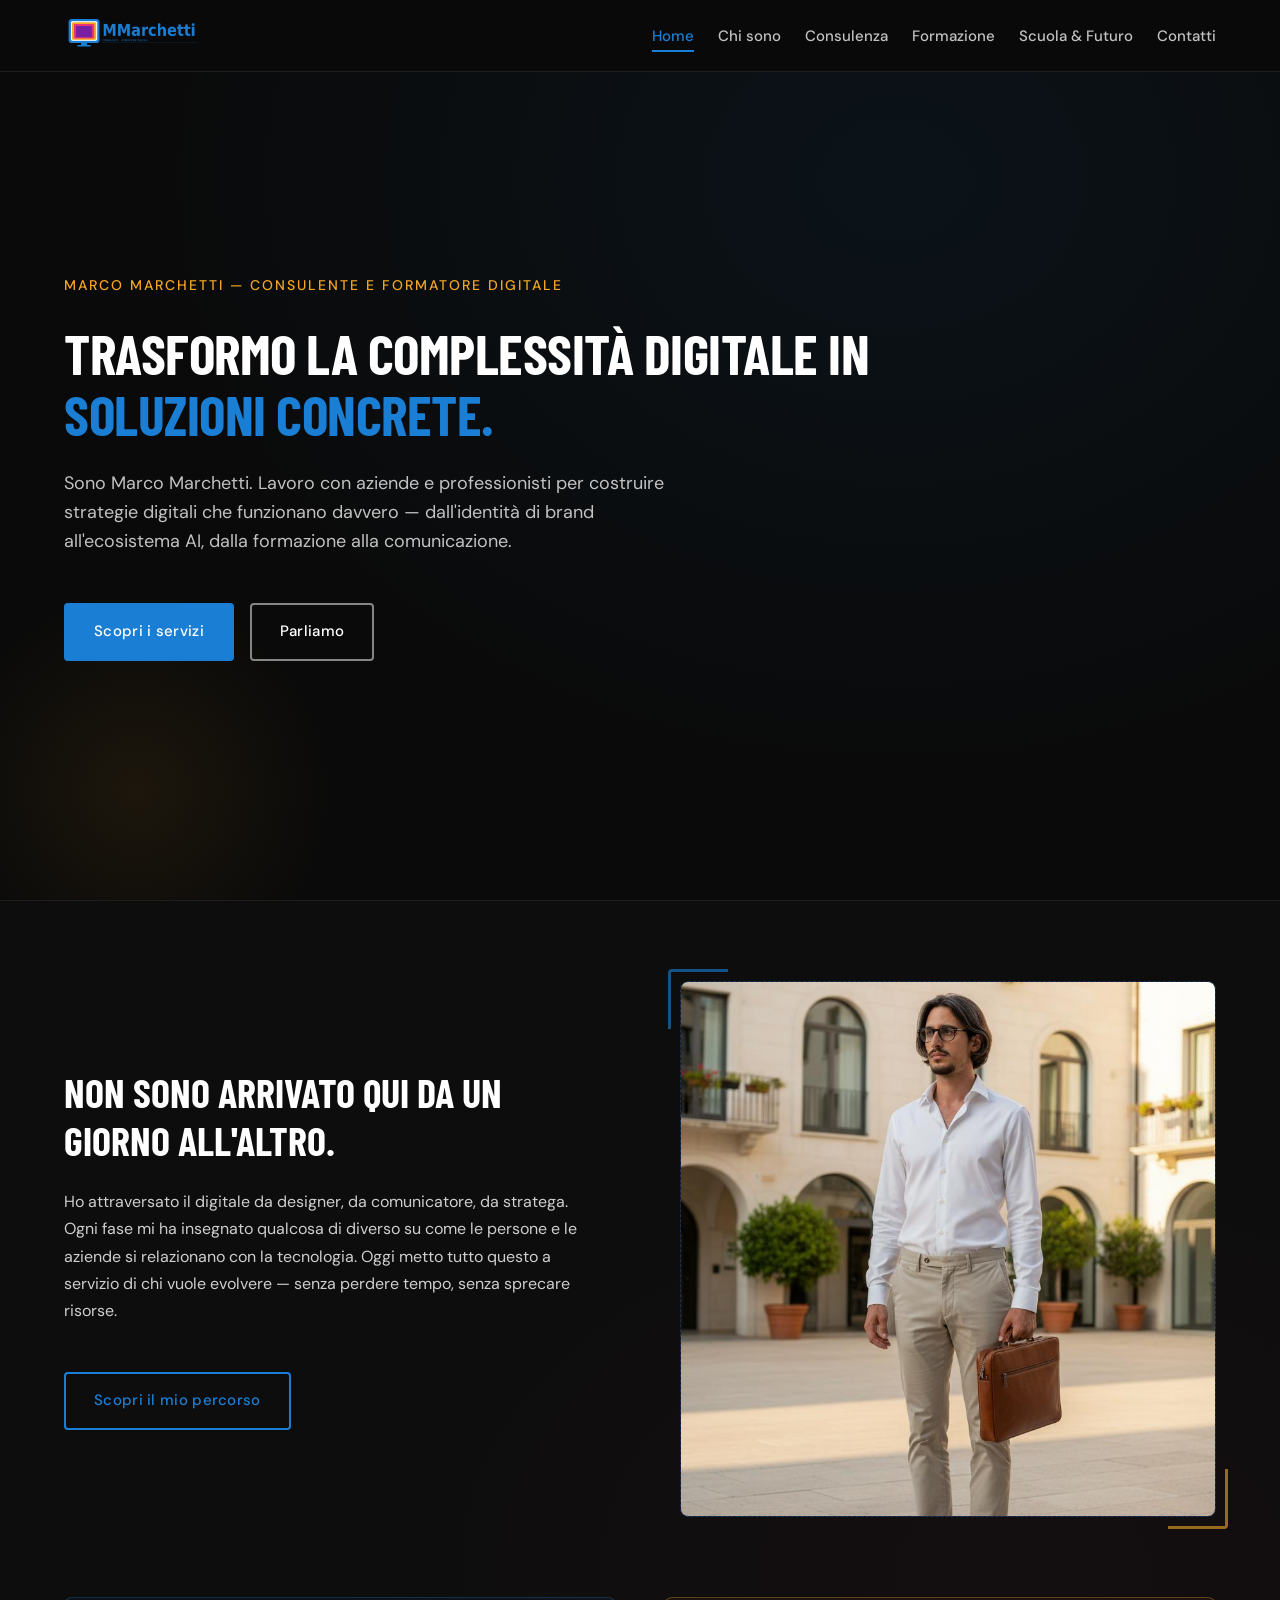
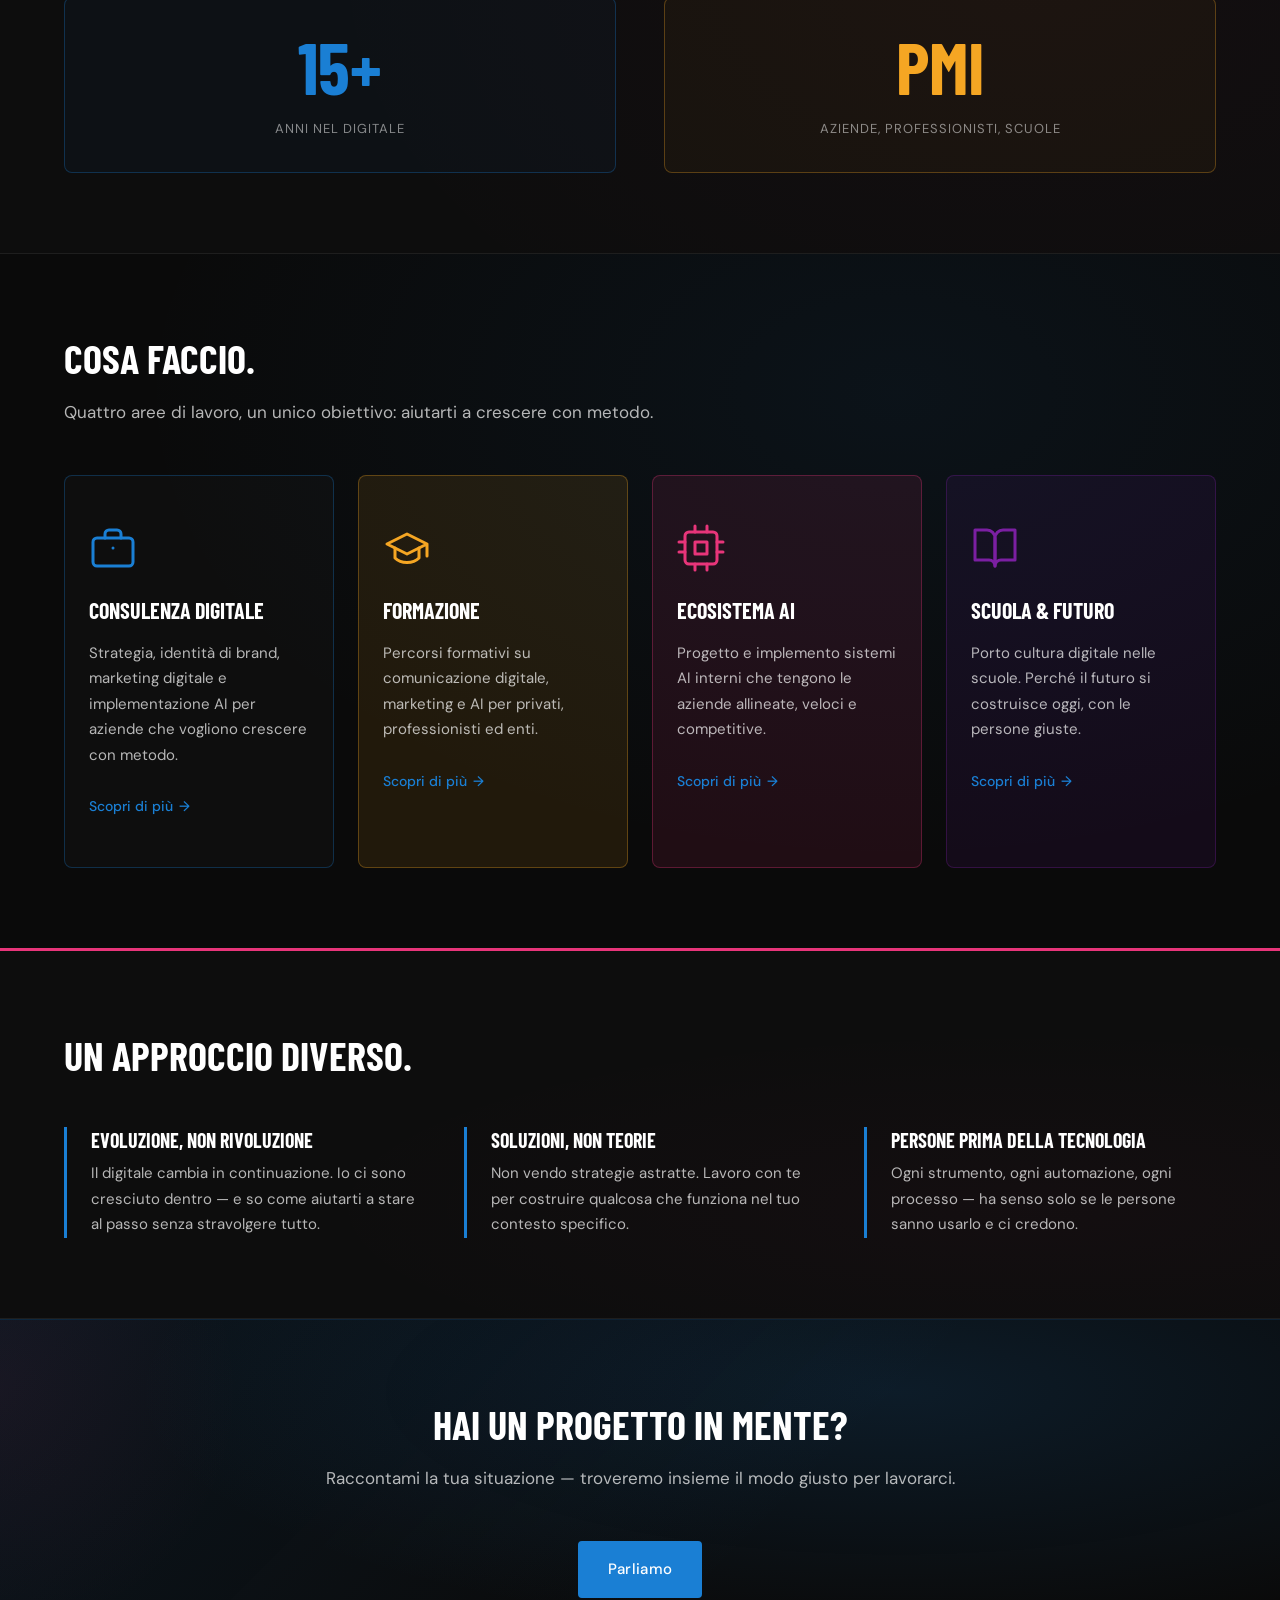
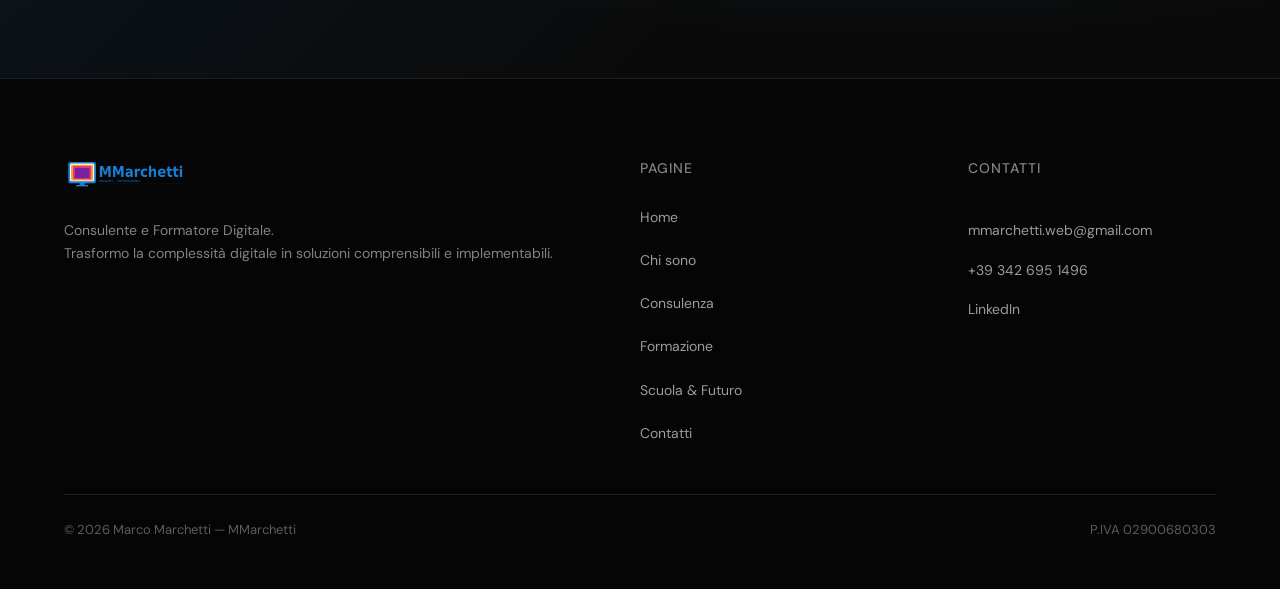
==== commit 2a9738ad: "cambio immagini" ====
--- a/index.html
+++ b/index.html
@@ -120,7 +120,7 @@
           <div class="image-side fade-in">
             <div class="image-frame">
               <div class="image-placeholder image-square">
-                <img src="assets/images/marco_profilo.png" alt="Marco Marchetti - Consulente e Formatore Digitale" loading="lazy">
+                <img src="assets/images/web_designer_pro_v5_european.jpg" alt="Marco Marchetti in piazza, consulente e formatore digitale" loading="lazy">
               </div>
             </div>
           </div>
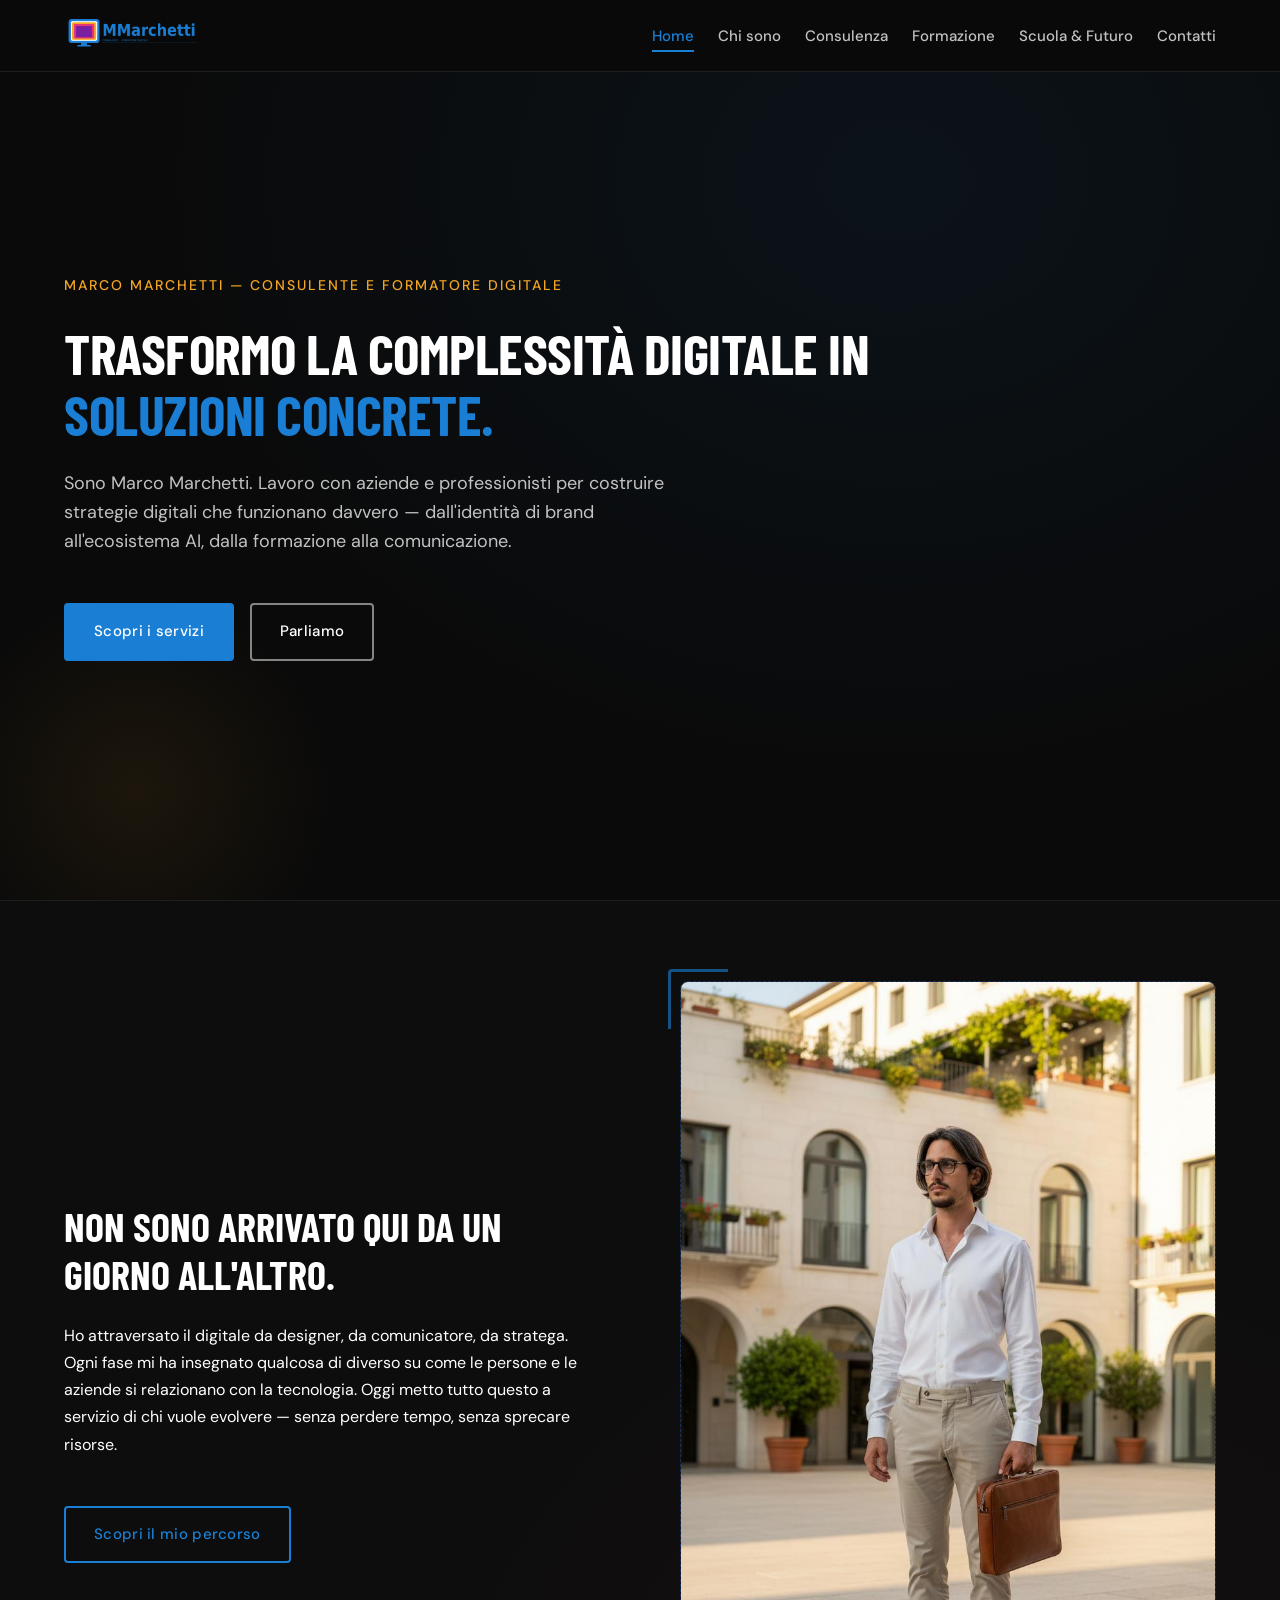
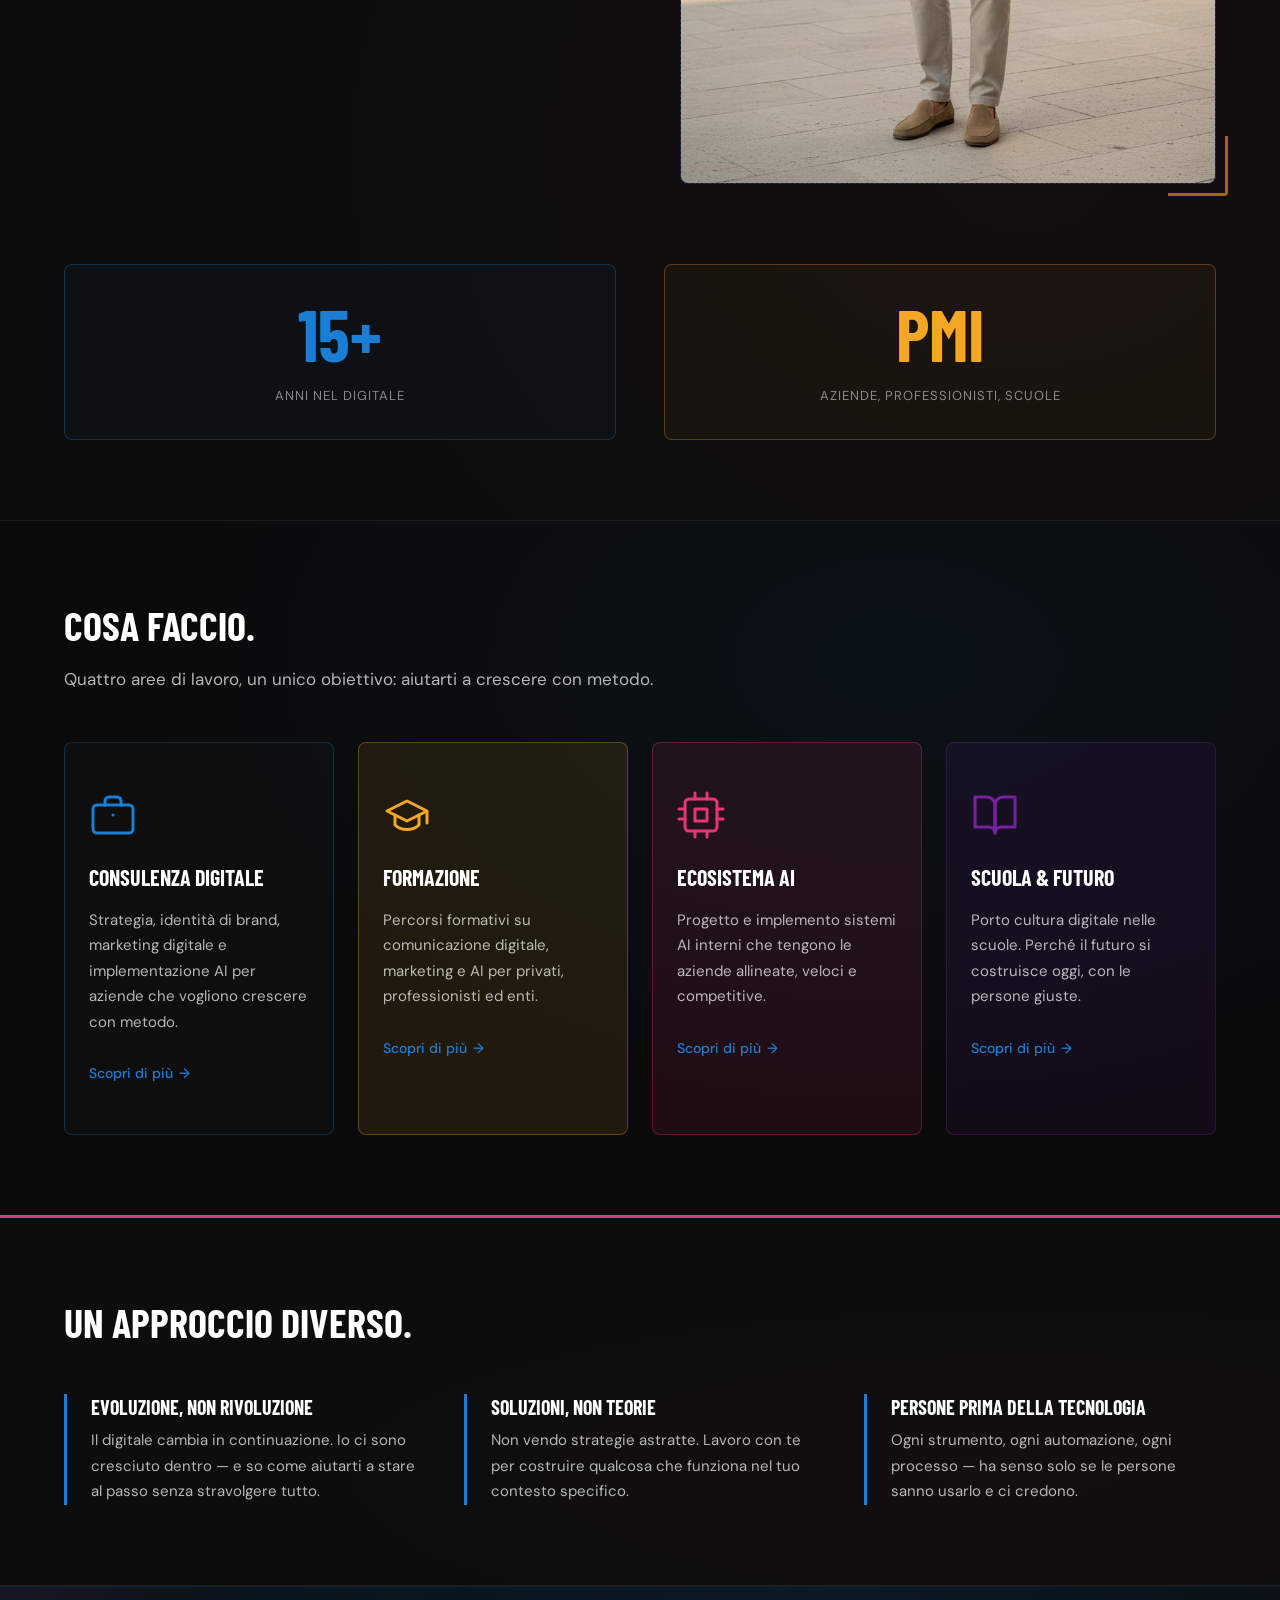
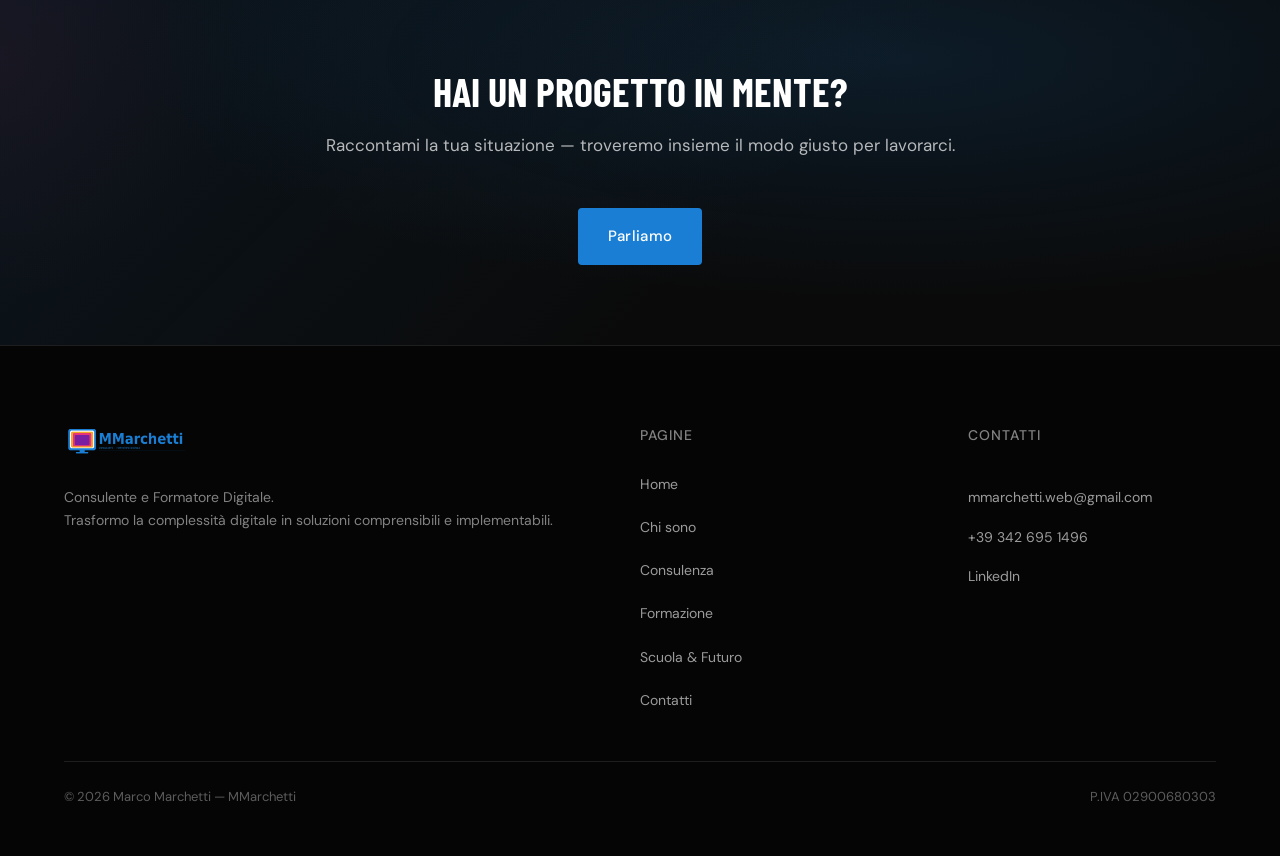
==== commit 64e1f91a: "riordine pagine" ====
--- a/index.html
+++ b/index.html
@@ -33,6 +33,7 @@
   <link rel="stylesheet" href="assets/css/reset.css">
   <link rel="stylesheet" href="assets/css/variables.css">
   <link rel="stylesheet" href="assets/css/main.css">
+  <link rel="stylesheet" href="assets/css/home.css">
   <link rel="icon" href="favicon.svg" type="image/svg+xml">
 
   <!-- Schema.org -->
--- a/assets/css/main.css
+++ b/assets/css/main.css
@@ -785,13 +785,11 @@
   display: flex;
   align-items: center;
   justify-content: center;
-  min-height: 300px;
 }
 
 .image-placeholder img {
-  width: 100%;
-  height: 100%;
-  object-fit: cover;
+  max-width: 100%;
+  height: auto;
   display: block;
 }
 
@@ -808,11 +806,11 @@
   text-align: center;
 }
 
-/* Ratio variants */
-.image-hero { aspect-ratio: var(--img-aspect-hero); }
-.image-square { aspect-ratio: var(--img-aspect-square); }
-.image-portrait { aspect-ratio: var(--img-aspect-portrait); }
-.image-wide { aspect-ratio: var(--img-aspect-wide); }
+/* Ratio variants — disabilitati per mostrare le immagini a dimensione naturale */
+/* .image-hero { aspect-ratio: var(--img-aspect-hero); } */
+/* .image-square { aspect-ratio: var(--img-aspect-square); } */
+/* .image-portrait { aspect-ratio: var(--img-aspect-portrait); } */
+/* .image-wide { aspect-ratio: var(--img-aspect-wide); } */
 
 /* Decorative frame around image */
 .image-frame {
@@ -1073,149 +1071,6 @@
 }
 
 /* =====================
-   LISTA COMPETENZE
-   ===================== */
-
-.skills-list {
-  display: grid;
-  grid-template-columns: 1fr 1fr;
-  gap: var(--space-sm);
-  margin-top: var(--space-md);
-  position: relative;
-  z-index: 1;
-}
-
-@media (min-width: 768px) {
-  .skills-list {
-    grid-template-columns: repeat(3, 1fr);
-  }
-}
-
-.skill-tag {
-  padding: 10px 16px;
-  border: 1px solid rgba(26, 127, 212, 0.4);
-  border-radius: var(--radius);
-  font-size: var(--small-size);
-  font-weight: 500;
-  color: rgba(255, 255, 255, 0.85);
-  text-align: center;
-  background-color: rgba(26, 127, 212, 0.05);
-  transition: border-color var(--transition), background-color var(--transition);
-}
-
-.skill-tag:hover {
-  border-color: var(--blu);
-  background-color: rgba(26, 127, 212, 0.1);
-}
-
-/* =====================
-   BIO (chi-sono)
-   ===================== */
-
-.bio-intro {
-  font-size: clamp(18px, 2.5vw, 22px);
-  font-weight: 500;
-  color: var(--bianco);
-  line-height: 1.5;
-  margin-bottom: var(--space-lg);
-  padding-left: var(--space-md);
-  border-left: 4px solid var(--arancio);
-}
-
-.bio-paragraphs p {
-  color: rgba(255, 255, 255, 0.8);
-  margin-bottom: var(--space-md);
-}
-
-.bio-paragraphs p:last-child {
-  margin-bottom: 0;
-}
-
-/* =====================
-   SEZIONE TEMI (scuola)
-   ===================== */
-
-.temi-grid {
-  display: grid;
-  grid-template-columns: 1fr;
-  gap: var(--space-md);
-  position: relative;
-  z-index: 1;
-}
-
-@media (min-width: 768px) {
-  .temi-grid {
-    grid-template-columns: repeat(2, 1fr);
-  }
-}
-
-@media (min-width: 1024px) {
-  .temi-grid {
-    grid-template-columns: repeat(3, 1fr);
-  }
-}
-
-.tema-item {
-  padding: var(--space-md);
-  border-left: 3px solid var(--arancio);
-  background-color: var(--arancio-soft);
-  border-radius: 0 var(--radius-lg) var(--radius-lg) 0;
-  transition: transform var(--transition), box-shadow var(--transition);
-}
-
-.tema-item:hover {
-  transform: translateX(4px);
-  box-shadow: 0 4px 16px rgba(245, 166, 35, 0.1);
-}
-
-.tema-item h3 {
-  font-size: 18px;
-  margin-bottom: var(--space-xs);
-  color: var(--bianco);
-}
-
-.tema-item p {
-  color: rgba(255, 255, 255, 0.7);
-  font-size: 15px;
-}
-
-/* =====================
-   DESTINATARI
-   ===================== */
-
-.destinatari-list {
-  margin-top: var(--space-md);
-  display: flex;
-  flex-direction: column;
-  gap: var(--space-sm);
-  position: relative;
-  z-index: 1;
-}
-
-.destinatario {
-  display: flex;
-  align-items: flex-start;
-  gap: var(--space-sm);
-  padding: var(--space-sm) var(--space-md);
-  border: 1px solid var(--grigio-bordo);
-  border-radius: var(--radius-lg);
-}
-
-.destinatario-dot {
-  width: 8px;
-  height: 8px;
-  border-radius: 50%;
-  background-color: var(--blu);
-  flex-shrink: 0;
-  margin-top: 8px;
-}
-
-.destinatario p {
-  color: rgba(255, 255, 255, 0.8);
-  font-size: 15px;
-}
-
-/* =====================
    CTA SECTION
    ===================== */
 
@@ -1256,204 +1111,6 @@
 }
 
 /* =====================
-   FORM CONTATTI
-   ===================== */
-
-.contatti-layout {
-  display: grid;
-  grid-template-columns: 1fr;
-  gap: var(--space-xl);
-  position: relative;
-  z-index: 1;
-}
-
-@media (min-width: 768px) {
-  .contatti-layout {
-    grid-template-columns: 3fr 2fr;
-    gap: var(--space-lg);
-  }
-}
-
-.form-group {
-  margin-bottom: var(--space-md);
-}
-
-.form-row {
-  display: grid;
-  grid-template-columns: 1fr;
-  gap: var(--space-md);
-}
-
-@media (min-width: 768px) {
-  .form-row {
-    grid-template-columns: 1fr 1fr;
-  }
-}
-
-label {
-  display: block;
-  font-size: var(--small-size);
-  font-weight: 500;
-  letter-spacing: 0.5px;
-  text-transform: uppercase;
-  color: rgba(255, 255, 255, 0.6);
-  margin-bottom: 8px;
-}
-
-input[type="text"],
-input[type="email"],
-select,
-textarea {
-  width: 100%;
-  padding: 14px 16px;
-  background-color: var(--grigio-input);
-  border: 1px solid var(--grigio-bordo);
-  border-radius: var(--radius);
-  color: var(--bianco);
-  font-size: var(--body-size);
-  transition: border-color var(--transition);
-  appearance: none;
-}
-
-input[type="text"]:focus,
-input[type="email"]:focus,
-select:focus,
-textarea:focus {
-  border-color: var(--blu);
-  outline: none;
-}
-
-input[type="text"]::placeholder,
-input[type="email"]::placeholder,
-textarea::placeholder {
-  color: rgba(255, 255, 255, 0.3);
-}
-
-select {
-  background-image: url("data:image/svg+xml,%3Csvg xmlns='http://www.w3.org/2000/svg' width='12' height='8' viewBox='0 0 12 8'%3E%3Cpath d='M1 1l5 5 5-5' stroke='%231A7FD4' stroke-width='2' fill='none' stroke-linecap='round'/%3E%3C/svg%3E");
-  background-repeat: no-repeat;
-  background-position: right 16px center;
-  padding-right: 40px;
-  cursor: pointer;
-}
-
-select option {
-  background-color: #1A1A1A;
-  color: var(--bianco);
-}
-
-textarea {
-  resize: vertical;
-  min-height: 140px;
-}
-
-.form-submit {
-  width: 100%;
-  padding: 16px;
-  font-size: 16px;
-  font-weight: 500;
-}
-
-/* =====================
-   GDPR CHECKBOX
-   ===================== */
-
-.form-gdpr {
-  margin-top: var(--space-md);
-  margin-bottom: var(--space-md);
-}
-
-.gdpr-label {
-  display: flex;
-  align-items: flex-start;
-  gap: 12px;
-  cursor: pointer;
-  font-size: 13px;
-  line-height: 1.6;
-  color: rgba(255, 255, 255, 0.7);
-  text-transform: none;
-  letter-spacing: normal;
-  font-weight: 400;
-}
-
-.gdpr-label input[type="checkbox"] {
-  width: 20px;
-  height: 20px;
-  min-width: 20px;
-  margin-top: 2px;
-  accent-color: var(--blu);
-  cursor: pointer;
-}
-
-.gdpr-text a {
-  color: var(--blu);
-  text-decoration: underline;
-  text-underline-offset: 2px;
-}
-
-.gdpr-text a:hover {
-  color: var(--blu-hover);
-}
-
-.gdpr-required {
-  color: var(--magenta);
-  font-weight: 500;
-}
-
-/* =====================
-   CONTATTI DIRETTI
-   ===================== */
-
-.contatti-diretti {
-  display: flex;
-  flex-direction: column;
-  gap: var(--space-md);
-}
-
-.contatto-item {
-  display: flex;
-  align-items: flex-start;
-  gap: var(--space-sm);
-}
-
-.contatto-icon {
-  width: 40px;
-  height: 40px;
-  border-radius: var(--radius);
-  background-color: rgba(26, 127, 212, 0.1);
-  border: 1px solid rgba(26, 127, 212, 0.3);
-  display: inline-flex;
-  align-items: center;
-  justify-content: center;
-  flex-shrink: 0;
-  color: var(--blu);
-}
-
-.contatto-icon svg {
-  width: 20px;
-  height: 20px;
-}
-
-.contatto-label {
-  font-size: var(--small-size);
-  text-transform: uppercase;
-  letter-spacing: 0.5px;
-  color: rgba(255, 255, 255, 0.5);
-  display: block;
-  margin-bottom: 4px;
-}
-
-.contatto-value {
-  color: var(--bianco);
-  font-size: 15px;
-  transition: color var(--transition);
-}
-
-.contatto-value:hover {
-  color: var(--blu);
-}
-
-/* =====================
    FOOTER
    ===================== */
 
@@ -1631,245 +1288,6 @@
 }
 
 /* =====================
-   PAGINA SCUOLA
-   ===================== */
-
-.scuola-apertura {
-  font-family: var(--font-titoli);
-  font-size: clamp(20px, 2.5vw, 24px);
-  line-height: 1.5;
-  color: #FFFFFF;
-  padding: var(--space-lg) var(--space-lg);
-  border-left: 4px solid var(--arancio);
-  background-color: var(--arancio-soft);
-  border-radius: 0 var(--radius-lg) var(--radius-lg) 0;
-  margin-bottom: var(--space-md);
-  position: relative;
-  z-index: 1;
-}
-
-.scuola-missione {
-  color: rgba(255, 255, 255, 0.7);
-  line-height: 1.7;
-}
-
-.scuola-missione p {
-  color: rgba(255, 255, 255, 0.8);
-  margin-bottom: var(--space-md);
-}
-
-.scuola-per-chi {
-  display: flex;
-  flex-direction: column;
-  gap: var(--space-sm);
-  position: relative;
-  z-index: 1;
-}
-
-.per-chi-item {
-  padding: var(--space-sm) var(--space-md);
-  border-left: 3px solid var(--blu);
-  background-color: rgba(26, 127, 212, 0.05);
-  transition: transform var(--transition);
-}
-
-.per-chi-item:hover {
-  transform: translateX(4px);
-}
-
-.per-chi-item p {
-  font-size: 15px;
-  color: rgba(255, 255, 255, 0.8);
-}
-
-/* =====================
-   CORSI — SCHEDA FORMATIVA
-   ===================== */
-
-.corso-card {
-  padding: var(--space-lg);
-  border: 1px solid var(--grigio-bordo);
-  border-radius: var(--radius-lg);
-  background: rgba(255, 255, 255, 0.02);
-  transition: border-color var(--transition), transform var(--transition), box-shadow var(--transition);
-  position: relative;
-  overflow: hidden;
-}
-
-.corso-card::before {
-  content: '';
-  position: absolute;
-  top: 0;
-  left: 0;
-  width: 4px;
-  height: 100%;
-  background: var(--gradient-accent);
-  opacity: 0;
-  transition: opacity var(--transition);
-}
-
-.corso-card:hover {
-  border-color: var(--blu);
-  transform: translateY(-4px);
-  box-shadow: var(--shadow-hover);
-}
-
-.corso-card:hover::before {
-  opacity: 1;
-}
-
-.corso-header {
-  margin-bottom: var(--space-md);
-}
-
-.corso-tag {
-  display: inline-block;
-  padding: 4px 12px;
-  border-radius: 20px;
-  font-size: var(--caption-size);
-  font-weight: 500;
-  letter-spacing: 0.5px;
-  text-transform: uppercase;
-  margin-bottom: var(--space-sm);
-}
-
-.corso-tag.blu {
-  background: rgba(26, 127, 212, 0.15);
-  color: var(--blu);
-  border: 1px solid rgba(26, 127, 212, 0.3);
-}
-
-.corso-tag.arancio {
-  background: rgba(245, 166, 35, 0.15);
-  color: var(--arancio);
-  border: 1px solid rgba(245, 166, 35, 0.3);
-}
-
-.corso-tag.magenta {
-  background: rgba(232, 53, 122, 0.15);
-  color: var(--magenta);
-  border: 1px solid rgba(232, 53, 122, 0.3);
-}
-
-.corso-tag.viola {
-  background: rgba(123, 31, 162, 0.15);
-  color: var(--viola);
-  border: 1px solid rgba(123, 31, 162, 0.3);
-}
-
-.corso-card h3 {
-  font-size: 22px;
-  margin-bottom: var(--space-xs);
-}
-
-.corso-meta {
-  display: flex;
-  flex-wrap: wrap;
-  gap: var(--space-sm);
-  margin-bottom: var(--space-md);
-  font-size: var(--small-size);
-  color: rgba(255, 255, 255, 0.5);
-}
-
-.corso-meta span {
-  display: inline-flex;
-  align-items: center;
-  gap: 4px;
-}
-
-.corso-content p {
-  color: rgba(255, 255, 255, 0.7);
-  font-size: 15px;
-  margin-bottom: var(--space-sm);
-}
-
-.corso-content ul {
-  list-style: none;
-  padding: 0;
-}
-
-.corso-content ul li {
-  position: relative;
-  padding-left: 20px;
-  margin-bottom: var(--space-xs);
-  font-size: var(--small-size);
-  color: rgba(255, 255, 255, 0.65);
-}
-
-.corso-content ul li::before {
-  content: '';
-  position: absolute;
-  left: 0;
-  top: 8px;
-  width: 6px;
-  height: 6px;
-  border-radius: 50%;
-  background: var(--blu);
-}
-
-/* =====================
-   SEZIONE PMI
-   ===================== */
-
-.pmi-hero-stats {
-  display: grid;
-  grid-template-columns: 1fr;
-  gap: var(--space-md);
-  margin-top: var(--space-xl);
-  position: relative;
-  z-index: 1;
-}
-
-@media (min-width: 768px) {
-  .pmi-hero-stats {
-    grid-template-columns: repeat(3, 1fr);
-  }
-}
-
-.pmi-stat {
-  text-align: center;
-  padding: var(--space-md);
-  border: 1px solid var(--grigio-bordo);
-  border-radius: var(--radius-lg);
-  background: rgba(255, 255, 255, 0.02);
-}
-
-.pmi-stat-number {
-  font-family: var(--font-titoli);
-  font-size: 42px;
-  font-weight: 700;
-  color: var(--arancio);
-  line-height: 1;
-}
-
-.pmi-stat-label {
-  font-size: var(--small-size);
-  color: rgba(255, 255, 255, 0.6);
-  margin-top: var(--space-xs);
-}
-
-/* Highlight box per PMI */
-.pmi-highlight {
-  padding: var(--space-lg);
-  border-radius: var(--radius-lg);
-  background: linear-gradient(135deg, rgba(26, 127, 212, 0.08), rgba(123, 31, 162, 0.08));
-  border: 1px solid rgba(26, 127, 212, 0.2);
-  position: relative;
-  z-index: 1;
-}
-
-.pmi-highlight h3 {
-  font-size: 22px;
-  margin-bottom: var(--space-sm);
-  color: var(--blu);
-}
-
-.pmi-highlight p {
-  color: rgba(255, 255, 255, 0.75);
-  font-size: 15px;
-}
-
-/* =====================
    DECORATIVE ELEMENTS
    ===================== */
 
@@ -1879,40 +1297,6 @@
   background: linear-gradient(90deg, transparent, var(--blu), var(--viola), var(--magenta), transparent);
   opacity: 0.4;
   margin: var(--space-lg) 0;
-}
-
-/* Badge / pill colorate */
-.badge {
-  display: inline-block;
-  padding: 6px 14px;
-  border-radius: 20px;
-  font-size: var(--caption-size);
-  font-weight: 500;
-  letter-spacing: 0.5px;
-}
-
-.badge-blu {
-  background: rgba(26, 127, 212, 0.15);
-  color: var(--blu);
-  border: 1px solid rgba(26, 127, 212, 0.3);
-}
-
-.badge-arancio {
-  background: rgba(245, 166, 35, 0.15);
-  color: var(--arancio);
-  border: 1px solid rgba(245, 166, 35, 0.3);
-}
-
-.badge-magenta {
-  background: rgba(232, 53, 122, 0.15);
-  color: var(--magenta);
-  border: 1px solid rgba(232, 53, 122, 0.3);
-}
-
-.badge-viola {
-  background: rgba(123, 31, 162, 0.15);
-  color: var(--viola);
-  border: 1px solid rgba(123, 31, 162, 0.3);
 }
 
 /* Quote / citazione */
@@ -1957,6 +1341,7 @@
 .mb-sm { margin-bottom: var(--space-sm); }
 .mb-md { margin-bottom: var(--space-md); }
 .mb-lg { margin-bottom: var(--space-lg); }
+.mb-xl { margin-bottom: var(--space-xl); }
 
 .visually-hidden {
   position: absolute;
@@ -1975,43 +1360,6 @@
 }
 
 /* =====================
-   UTILITY MARGINS EXTRA
-   ===================== */
-.mt-sm  { margin-top: var(--space-sm); }
-.mt-xl  { margin-top: var(--space-xl); }
-.mb-xl  { margin-bottom: var(--space-xl); }
-
-/* =====================
-   STAT CARDS (HOME)
-   ===================== */
-.stat-card {
-  padding: 32px;
-  border-radius: 8px;
-  text-align: center;
-}
-.stat-card--blu {
-  border: 1px solid rgba(26, 127, 212, 0.3);
-  background: rgba(26, 127, 212, 0.04);
-}
-.stat-card--arancio {
-  border: 1px solid rgba(245, 166, 35, 0.3);
-  background: rgba(245, 166, 35, 0.04);
-}
-.stat-number--hero {
-  font-family: var(--font-titoli);
-  font-size: 56px;
-  font-weight: 700;
-  line-height: 1;
-}
-.stat-label--small {
-  font-size: 13px;
-  text-transform: uppercase;
-  letter-spacing: 1px;
-  color: rgba(255, 255, 255, 0.5);
-  margin-top: 8px;
-}
-
-/* =====================
    STEP NUMBER VARIANTI
    ===================== */
 .step-number--blu     { color: var(--blu); }
@@ -2021,27 +1369,6 @@
 .step-number--faded   { color: rgba(255, 255, 255, 0.4); }
 
 /* =====================
-   BENEFIT LIST (CONSULENZA)
-   ===================== */
-.benefit-list {
-  list-style: none;
-  margin-top: var(--space-sm);
-}
-.benefit-list__item {
-  padding: 8px 0;
-  border-bottom: 1px solid var(--grigio-bordo);
-  font-size: 15px;
-  color: rgba(255, 255, 255, 0.75);
-}
-.benefit-list__item:last-child {
-  border-bottom: none;
-}
-.benefit-list__icon {
-  color: var(--blu);
-  margin-right: 8px;
-}
-
-/* =====================
    CONTENUTO CENTRATO
    ===================== */
 .content-centered {
@@ -2052,38 +1379,6 @@
 }
 .content-centered--text-center {
   text-align: center;
-}
-
-/* =====================
-   QUOTE / MANIFESTO
-   ===================== */
-.quote-large {
-  font-size: clamp(20px, 3vw, 26px);
-  line-height: 1.5;
-  font-style: italic;
-  color: rgba(255, 255, 255, 0.85);
-}
-.quote-attr {
-  margin-top: var(--space-md);
-  color: var(--arancio);
-  font-size: var(--small-size);
-  letter-spacing: 1px;
-  text-transform: uppercase;
-}
-
-/* =====================
-   AREE TEMATICHE (FORMAZIONE)
-   ===================== */
-.area-heading {
-  font-size: clamp(24px, 3vw, 32px);
-  margin-bottom: var(--space-md);
-}
-.area-list {
-  margin-top: var(--space-md);
-  color: rgba(255, 255, 255, 0.7);
-  font-size: 15px;
-  list-style: disc;
-  padding-left: var(--space-md);
 }
 
 /* =====================
@@ -2124,21 +1419,3 @@
   line-height: 1.8;
 }
 
-/* =====================
-   CONTATTI PAGE
-   ===================== */
-.contatti-heading {
-  font-size: 22px;
-}
-
-/* =====================
-   SCUOLA — SVG ILLUSTRAZIONE
-   ===================== */
-.image-placeholder--clean {
-  border: none;
-  padding: 0;
-}
-.image-placeholder--clean svg {
-  background: linear-gradient(135deg, #0A0A0A 0%, #151515 100%);
-  border-radius: 8px;
-}
--- a/assets/css/home.css
+++ b/assets/css/home.css
@@ -0,0 +1,36 @@
+/* Stili pagina Home — MMarchetti */
+
+/* =====================
+   STAT CARDS
+   ===================== */
+
+.stat-card {
+  padding: 32px;
+  border-radius: 8px;
+  text-align: center;
+}
+
+.stat-card--blu {
+  border: 1px solid rgba(26, 127, 212, 0.3);
+  background: rgba(26, 127, 212, 0.04);
+}
+
+.stat-card--arancio {
+  border: 1px solid rgba(245, 166, 35, 0.3);
+  background: rgba(245, 166, 35, 0.04);
+}
+
+.stat-number--hero {
+  font-family: var(--font-titoli);
+  font-size: 56px;
+  font-weight: 700;
+  line-height: 1;
+}
+
+.stat-label--small {
+  font-size: 13px;
+  text-transform: uppercase;
+  letter-spacing: 1px;
+  color: rgba(255, 255, 255, 0.5);
+  margin-top: 8px;
+}
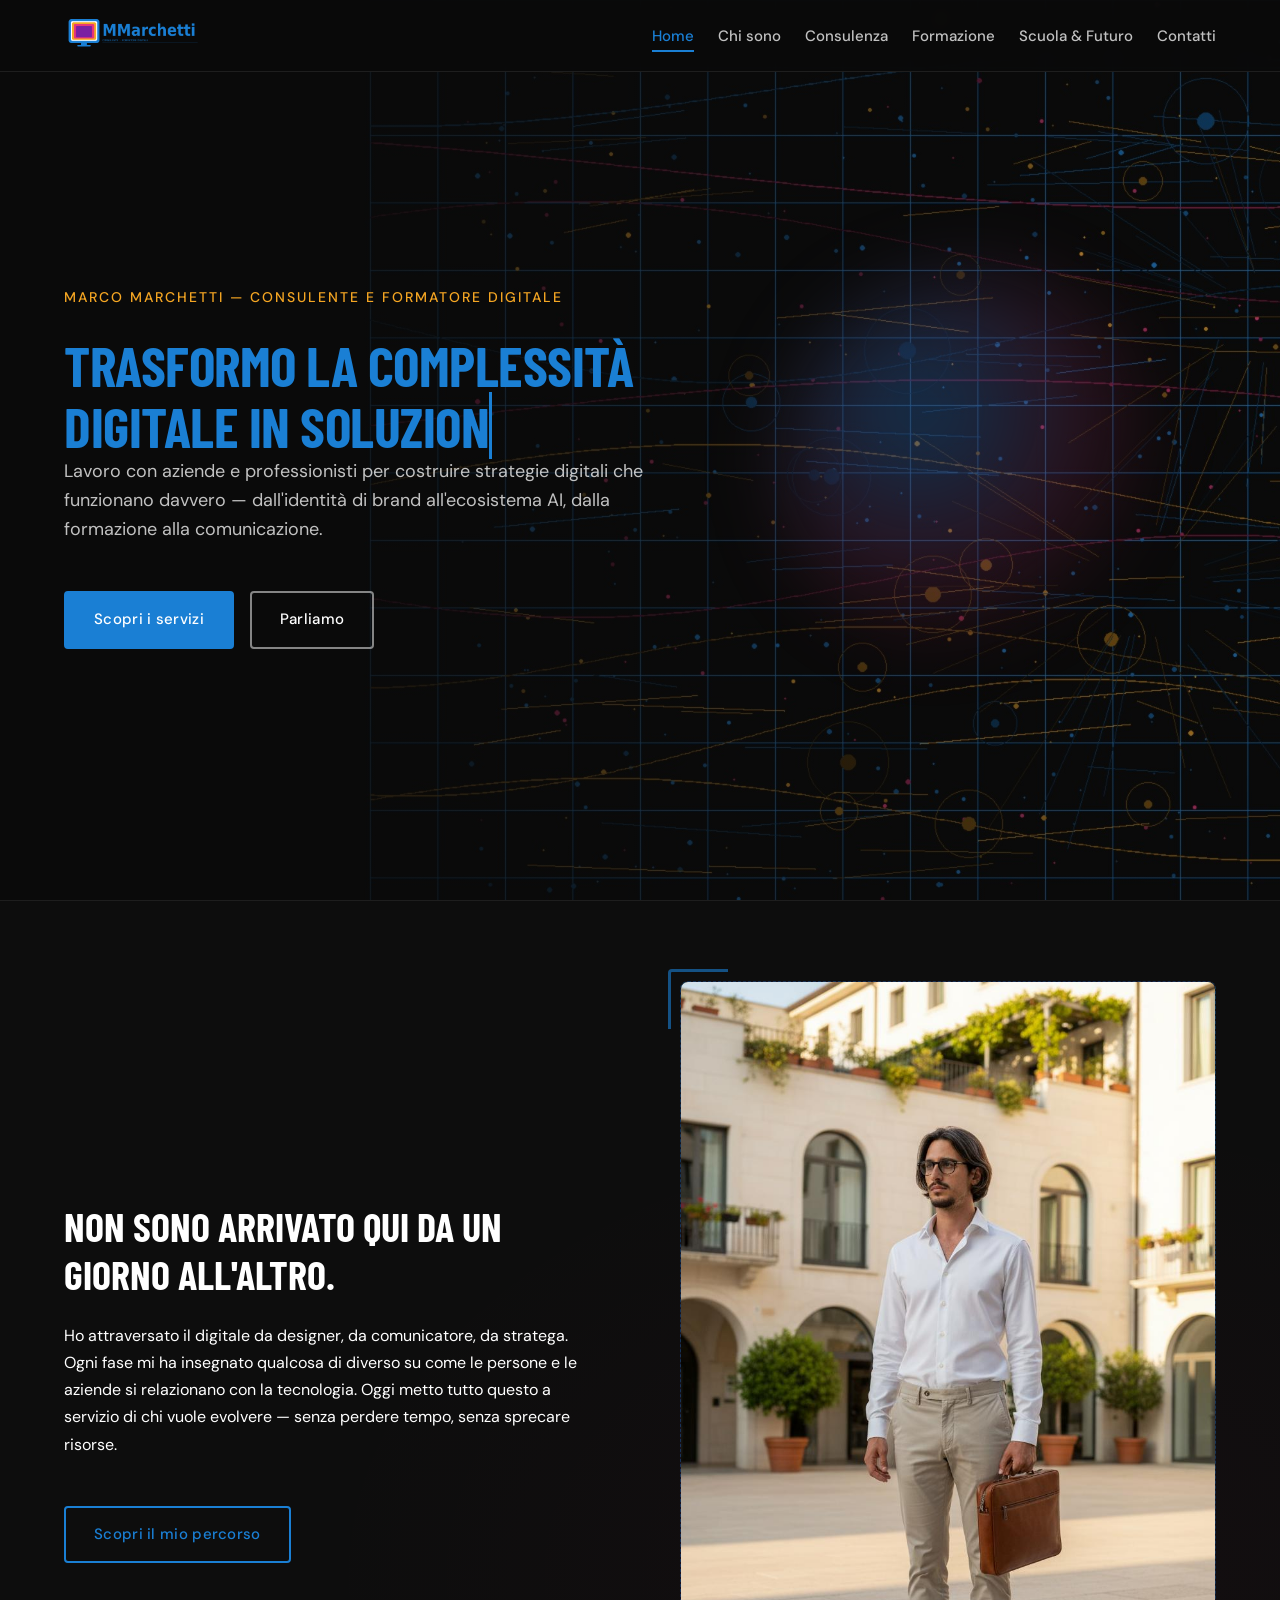
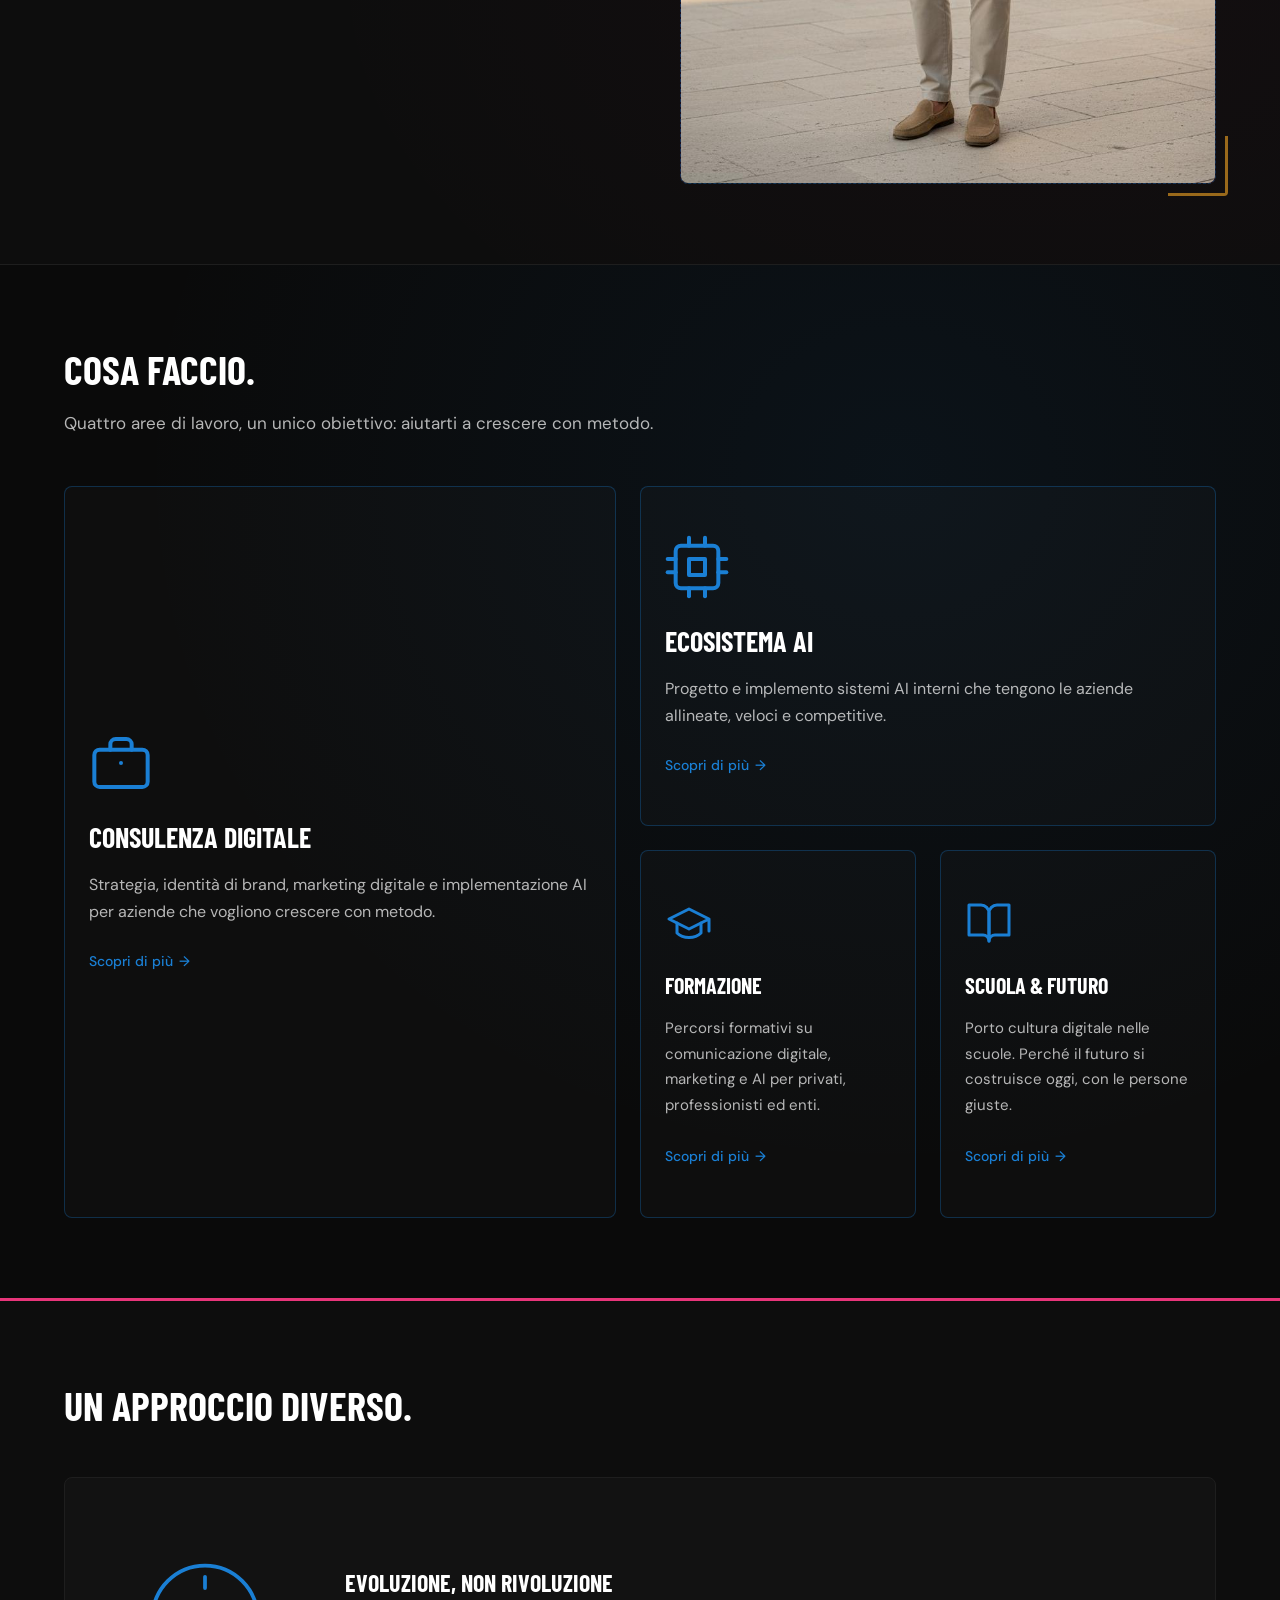
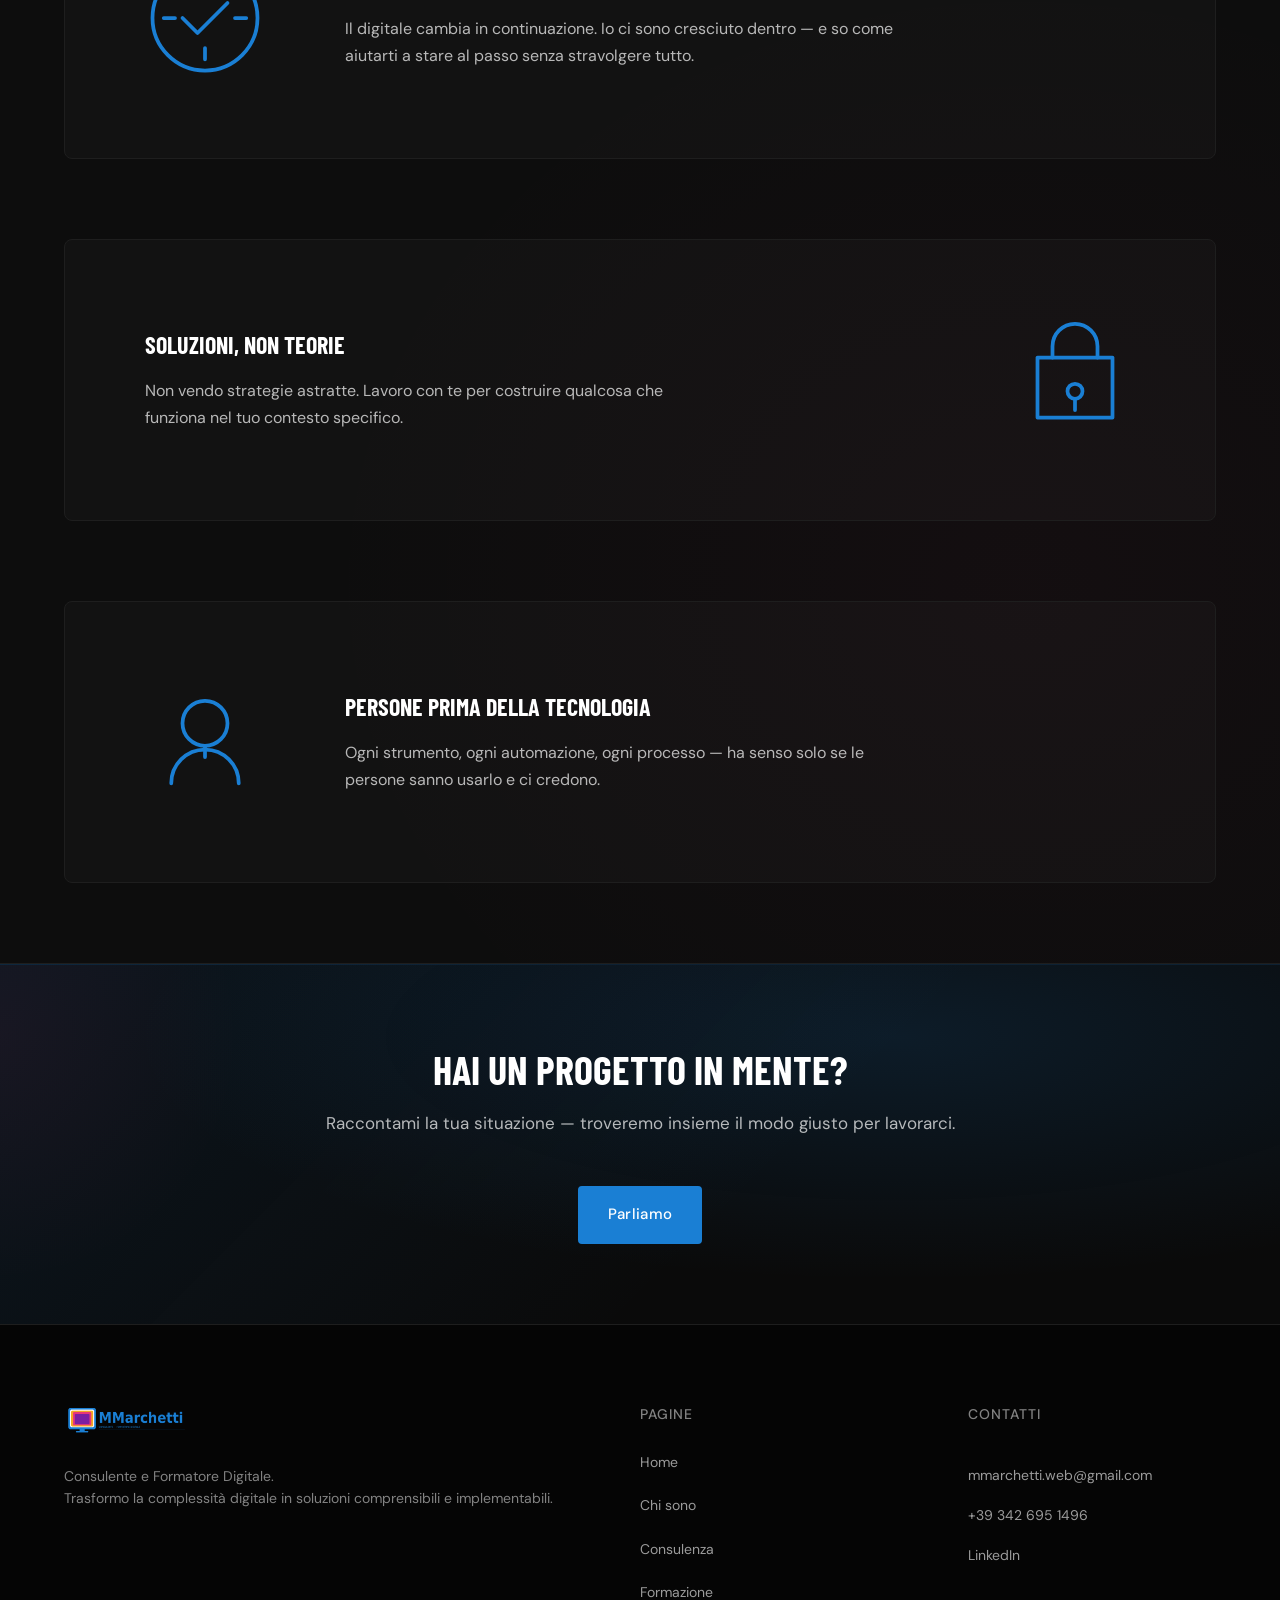
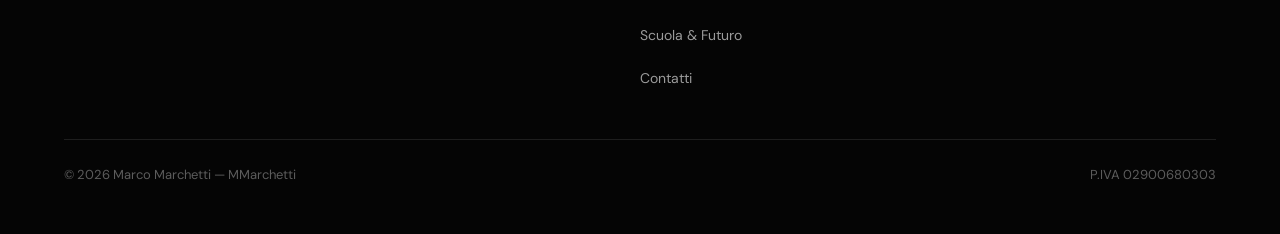
==== commit e18d1998: "ricreato hero" ====
--- a/index.html
+++ b/index.html
@@ -92,14 +92,20 @@
 
     <!-- Hero -->
     <section class="hero section-dark">
-      <div class="container">
-        <div class="hero-content fade-in">
-          <span class="hero-label">Marco Marchetti — Consulente e Formatore Digitale</span>
-          <h1>Trasformo la complessità digitale in <span>soluzioni concrete.</span></h1>
-          <p class="hero-subtitle">Sono Marco Marchetti. Lavoro con aziende e professionisti per costruire strategie digitali che funzionano davvero — dall'identità di brand all'ecosistema AI, dalla formazione alla comunicazione.</p>
-          <div class="hero-cta">
-            <a href="consulenza.html" class="btn btn-primary" aria-label="Scopri i servizi di consulenza">Scopri i servizi</a>
-            <a href="contatti.html" class="btn btn-secondary" aria-label="Contattami per parlare del tuo progetto">Parliamo</a>
+      <div class="hero-bg" aria-hidden="true"></div>
+      <div class="container">
+        <div class="hero-inner">
+          <div class="hero-text slide-up">
+            <span class="hero-label">Marco Marchetti — Consulente e Formatore Digitale</span>
+            <h1 class="typewriter">Trasformo la complessità digitale in <span>soluzioni concrete.</span></h1>
+            <p class="hero-subtitle">Lavoro con aziende e professionisti per costruire strategie digitali che funzionano davvero — dall'identità di brand all'ecosistema AI, dalla formazione alla comunicazione.</p>
+            <div class="hero-cta">
+              <a href="consulenza.html" class="btn btn-primary" aria-label="Scopri i servizi di consulenza">Scopri i servizi</a>
+              <a href="contatti.html" class="btn btn-secondary" aria-label="Contattami per parlare del tuo progetto">Parliamo</a>
+            </div>
+          </div>
+          <div class="hero-visual" aria-hidden="true">
+            <div class="hero-orb"></div>
           </div>
         </div>
       </div>
@@ -126,17 +132,6 @@
             </div>
           </div>
         </div>
-        
-        <div class="stats-grid fade-in mt-xl">
-          <div class="stat-card stat-card--blu">
-            <div class="stat-number blu">15+</div>
-            <div class="stat-label--small">Anni nel digitale</div>
-          </div>
-          <div class="stat-card stat-card--arancio">
-            <div class="stat-number arancio">PMI</div>
-            <div class="stat-label--small">Aziende, professionisti, scuole</div>
-          </div>
-        </div>
       </div>
     </section>
 
@@ -147,11 +142,10 @@
           <h2 id="servizi-title">Cosa faccio.</h2>
           <p>Quattro aree di lavoro, un unico obiettivo: aiutarti a crescere con metodo.</p>
         </div>
-        <div class="cards-grid cards-grid-4">
-
-          <article class="card fade-in">
+        <div class="cards-grid cards-grid-asymmetric">
+
+          <article class="card card-large slide-up delay-1">
             <div class="card-icon" aria-hidden="true">
-              <!-- Icona briefcase -->
               <svg viewBox="0 0 24 24" fill="none" stroke="currentColor" stroke-width="1.5" stroke-linecap="round" stroke-linejoin="round" aria-hidden="true">
                 <rect x="2" y="7" width="20" height="14" rx="2" ry="2"></rect>
                 <path d="M16 7V5a2 2 0 0 0-2-2h-4a2 2 0 0 0-2 2v2"></path>
@@ -163,22 +157,8 @@
             <a href="consulenza.html" class="card-link" aria-label="Scopri la consulenza digitale">Scopri di più</a>
           </article>
 
-          <article class="card card-arancio fade-in">
+          <article class="card card-large slide-up delay-2">
             <div class="card-icon" aria-hidden="true">
-              <!-- Icona graduation cap -->
-              <svg viewBox="0 0 24 24" fill="none" stroke="currentColor" stroke-width="1.5" stroke-linecap="round" stroke-linejoin="round" aria-hidden="true">
-                <path d="M22 10v6M2 10l10-5 10 5-10 5z"></path>
-                <path d="M6 12v5c3 3 9 3 12 0v-5"></path>
-              </svg>
-            </div>
-            <h3>Formazione</h3>
-            <p>Percorsi formativi su comunicazione digitale, marketing e AI per privati, professionisti ed enti.</p>
-            <a href="formazione.html" class="card-link" aria-label="Scopri i percorsi formativi">Scopri di più</a>
-          </article>
-
-          <article class="card card-magenta fade-in">
-            <div class="card-icon" aria-hidden="true">
-              <!-- Icona cpu -->
               <svg viewBox="0 0 24 24" fill="none" stroke="currentColor" stroke-width="1.5" stroke-linecap="round" stroke-linejoin="round" aria-hidden="true">
                 <rect x="4" y="4" width="16" height="16" rx="2" ry="2"></rect>
                 <rect x="9" y="9" width="6" height="6"></rect>
@@ -197,9 +177,20 @@
             <a href="consulenza.html" class="card-link" aria-label="Scopri i servizi di ecosistema AI">Scopri di più</a>
           </article>
 
-          <article class="card card-viola fade-in">
+          <article class="card card-compact slide-up delay-3">
             <div class="card-icon" aria-hidden="true">
-              <!-- Icona book-open -->
+              <svg viewBox="0 0 24 24" fill="none" stroke="currentColor" stroke-width="1.5" stroke-linecap="round" stroke-linejoin="round" aria-hidden="true">
+                <path d="M22 10v6M2 10l10-5 10 5-10 5z"></path>
+                <path d="M6 12v5c3 3 9 3 12 0v-5"></path>
+              </svg>
+            </div>
+            <h3>Formazione</h3>
+            <p>Percorsi formativi su comunicazione digitale, marketing e AI per privati, professionisti ed enti.</p>
+            <a href="formazione.html" class="card-link" aria-label="Scopri i percorsi formativi">Scopri di più</a>
+          </article>
+
+          <article class="card card-compact slide-up delay-4">
+            <div class="card-icon" aria-hidden="true">
               <svg viewBox="0 0 24 24" fill="none" stroke="currentColor" stroke-width="1.5" stroke-linecap="round" stroke-linejoin="round" aria-hidden="true">
                 <path d="M2 3h6a4 4 0 0 1 4 4v14a3 3 0 0 0-3-3H2z"></path>
                 <path d="M22 3h-6a4 4 0 0 0-4 4v14a3 3 0 0 1 3-3h7z"></path>
@@ -220,21 +211,49 @@
         <div class="section-header fade-in">
           <h2 id="approccio-title">Un approccio diverso.</h2>
         </div>
-        <div class="claims-grid">
-
-          <div class="claim-item fade-in">
-            <h3>Evoluzione, non rivoluzione</h3>
-            <p>Il digitale cambia in continuazione. Io ci sono cresciuto dentro — e so come aiutarti a stare al passo senza stravolgere tutto.</p>
-          </div>
-
-          <div class="claim-item fade-in">
-            <h3>Soluzioni, non teorie</h3>
-            <p>Non vendo strategie astratte. Lavoro con te per costruire qualcosa che funziona nel tuo contesto specifico.</p>
-          </div>
-
-          <div class="claim-item fade-in">
-            <h3>Persone prima della tecnologia</h3>
-            <p>Ogni strumento, ogni automazione, ogni processo — ha senso solo se le persone sanno usarlo e ci credono.</p>
+        <div class="claims-alternate">
+
+          <div class="claim-row slide-up">
+            <div class="claim-icon" aria-hidden="true">
+              <svg viewBox="0 0 64 64" fill="none" stroke="currentColor" stroke-width="2" stroke-linecap="round" stroke-linejoin="round">
+                <circle cx="32" cy="32" r="28"/>
+                <path d="M20 32l8 8 16-16"/>
+                <path d="M32 10v6M32 48v6M10 32h6M48 32h6"/>
+              </svg>
+            </div>
+            <div class="claim-body">
+              <h3>Evoluzione, non rivoluzione</h3>
+              <p>Il digitale cambia in continuazione. Io ci sono cresciuto dentro — e so come aiutarti a stare al passo senza stravolgere tutto.</p>
+            </div>
+          </div>
+
+          <div class="claim-row claim-row--reverse slide-up">
+            <div class="claim-body">
+              <h3>Soluzioni, non teorie</h3>
+              <p>Non vendo strategie astratte. Lavoro con te per costruire qualcosa che funziona nel tuo contesto specifico.</p>
+            </div>
+            <div class="claim-icon" aria-hidden="true">
+              <svg viewBox="0 0 64 64" fill="none" stroke="currentColor" stroke-width="2" stroke-linecap="round" stroke-linejoin="round">
+                <path d="M12 20h40v32H12z"/>
+                <path d="M20 20V14a12 12 0 0 1 24 0v6"/>
+                <circle cx="32" cy="38" r="4"/>
+                <path d="M32 42v6"/>
+              </svg>
+            </div>
+          </div>
+
+          <div class="claim-row slide-up">
+            <div class="claim-icon" aria-hidden="true">
+              <svg viewBox="0 0 64 64" fill="none" stroke="currentColor" stroke-width="2" stroke-linecap="round" stroke-linejoin="round">
+                <circle cx="32" cy="22" r="12"/>
+                <path d="M14 54c0-10 8-18 18-18s18 8 18 18"/>
+                <path d="M32 34v6"/>
+              </svg>
+            </div>
+            <div class="claim-body">
+              <h3>Persone prima della tecnologia</h3>
+              <p>Ogni strumento, ogni automazione, ogni processo — ha senso solo se le persone sanno usarlo e ci credono.</p>
+            </div>
           </div>
 
         </div>
@@ -287,6 +306,7 @@
     </div>
   </footer>
 
+  <div class="custom-cursor" aria-hidden="true"></div>
   <script src="assets/js/main.js"></script>
 </body>
 </html>
--- a/assets/css/main.css
+++ b/assets/css/main.css
@@ -222,17 +222,17 @@
 .navbar-nav {
   display: none;
   flex-direction: column;
-  position: fixed;
-  top: var(--navbar-h);
+  position: absolute;
+  top: 100%;
   left: 0;
   right: 0;
-  bottom: 0;
+  height: calc(100vh - var(--navbar-h));
   background: #0A0A0A;
-  backdrop-filter: none;
-  -webkit-backdrop-filter: none;
   z-index: 999;
   padding: var(--space-lg) var(--container-padding);
   gap: var(--space-md);
+  overflow-y: auto;
+  -webkit-overflow-scrolling: touch;
 }
 
 .navbar-nav.open {
@@ -292,6 +292,8 @@
     background: none;
     padding: 0;
     gap: var(--space-md);
+    height: auto;
+    overflow-y: visible;
   }
 
   .navbar-nav a {
@@ -333,45 +335,59 @@
   padding-top: var(--navbar-h);
   position: relative;
   overflow: hidden;
+}
+
+.hero-bg {
+  position: absolute;
+  inset: 0;
+  z-index: 0;
   background:
-    linear-gradient(to bottom, rgba(10, 10, 10, 0.75), rgba(10, 10, 10, 0.85)),
-    url('../images/hero_bg.png') no-repeat center center / cover;
-}
-
-.hero::before {
-  content: '';
-  position: absolute;
-  top: -20%;
-  right: -10%;
-  width: 600px;
-  height: 600px;
-  background: radial-gradient(circle, rgba(26, 127, 212, 0.15) 0%, transparent 70%);
-  pointer-events: none;
-  animation: pulse-glow 8s ease-in-out infinite;
-}
-
-.hero::after {
-  content: '';
-  position: absolute;
-  bottom: -10%;
-  left: -5%;
-  width: 400px;
-  height: 400px;
-  background: radial-gradient(circle, rgba(245, 166, 35, 0.08) 0%, transparent 70%);
-  pointer-events: none;
-  animation: pulse-glow 10s ease-in-out infinite reverse;
-}
-
-@keyframes pulse-glow {
-  0%, 100% { transform: scale(1); opacity: 0.8; }
-  50% { transform: scale(1.1); opacity: 1; }
-}
-
-.hero-content {
+    linear-gradient(to right, rgba(10, 10, 10, 0.92) 0%, rgba(10, 10, 10, 0.6) 45%, rgba(10, 10, 10, 0.2) 100%),
+    url('../images/hero_bg_new.jpg') no-repeat center center / cover;
+}
+
+.hero-inner {
   position: relative;
   z-index: 1;
-  max-width: 860px;
+  display: grid;
+  grid-template-columns: 1fr;
+  align-items: center;
+  gap: var(--space-xl);
   padding: var(--space-xxl) 0 var(--space-xl);
+}
+
+.hero-text {
+  max-width: 720px;
+}
+
+.hero-visual {
+  display: none;
+  align-items: center;
+  justify-content: center;
+}
+
+.hero-orb {
+  width: 380px;
+  height: 380px;
+  border-radius: 50%;
+  background: radial-gradient(circle at 35% 35%, rgba(26, 127, 212, 0.35), rgba(232, 53, 122, 0.15) 50%, transparent 70%);
+  filter: blur(40px);
+  animation: orb-float 10s ease-in-out infinite;
+}
+
+@keyframes orb-float {
+  0%, 100% { transform: translateY(0) scale(1); }
+  50% { transform: translateY(-20px) scale(1.05); }
+}
+
+@media (min-width: 1024px) {
+  .hero-inner {
+    grid-template-columns: 1.1fr 0.9fr;
+  }
+
+  .hero-visual {
+    display: flex;
+  }
 }
 
 .hero-label {
@@ -405,6 +421,16 @@
   display: flex;
   flex-wrap: wrap;
   gap: var(--space-sm);
+}
+
+/* Typewriter */
+.typewriter {
+  display: inline;
+}
+
+@keyframes blink-caret {
+  from, to { border-color: transparent; }
+  50% { border-color: var(--blu); }
 }
 
 /* =====================
@@ -719,6 +745,76 @@
 
 .card-viola .card-icon { color: var(--viola); }
 
+/* =====================
+   CARD ASIMMETRICHE (home)
+   ===================== */
+
+.cards-grid-asymmetric {
+  display: grid;
+  grid-template-columns: 1fr;
+  gap: var(--space-md);
+  position: relative;
+  z-index: 1;
+}
+
+@media (min-width: 768px) {
+  .cards-grid-asymmetric {
+    grid-template-columns: 1fr 1fr;
+  }
+}
+
+@media (min-width: 1024px) {
+  .cards-grid-asymmetric {
+    grid-template-columns: 2fr 1fr 1fr;
+    grid-template-rows: auto auto;
+  }
+
+  .cards-grid-asymmetric .card-large {
+    display: flex;
+    flex-direction: column;
+    justify-content: center;
+  }
+
+  .cards-grid-asymmetric .card-large .card-icon {
+    width: 64px;
+    height: 64px;
+  }
+
+  .cards-grid-asymmetric .card-large h3 {
+    font-size: 28px;
+  }
+
+  .cards-grid-asymmetric .card-large p {
+    font-size: 16px;
+  }
+
+  .cards-grid-asymmetric .card:nth-child(1) {
+    grid-column: 1;
+    grid-row: 1 / span 2;
+  }
+
+  .cards-grid-asymmetric .card:nth-child(2) {
+    grid-column: 2 / span 2;
+    grid-row: 1;
+  }
+
+  .cards-grid-asymmetric .card:nth-child(3) {
+    grid-column: 2;
+    grid-row: 2;
+  }
+
+  .cards-grid-asymmetric .card:nth-child(4) {
+    grid-column: 3;
+    grid-row: 2;
+  }
+}
+
+.cards-grid-asymmetric .card:hover {
+  border-color: var(--blu);
+  box-shadow: 0 0 28px rgba(26, 127, 212, 0.35), 0 8px 32px rgba(26, 127, 212, 0.15);
+  transform: scale(1.02);
+}
+
 /* Card su sfondo chiaro */
 .section-light .card {
   background-color: var(--bianco);
@@ -883,6 +979,84 @@
 }
 
 /* =====================
+   CLAIMS ALTERNATI
+   ===================== */
+
+.claims-alternate {
+  display: flex;
+  flex-direction: column;
+  gap: var(--space-xl);
+  position: relative;
+  z-index: 1;
+}
+
+.claim-row {
+  display: grid;
+  grid-template-columns: 1fr;
+  gap: var(--space-lg);
+  align-items: center;
+  padding: var(--space-lg);
+  border: 1px solid var(--grigio-bordo);
+  border-radius: var(--radius-lg);
+  background: rgba(255, 255, 255, 0.02);
+}
+
+.claim-row--reverse {
+  direction: rtl;
+}
+
+.claim-row--reverse > * {
+  direction: ltr;
+}
+
+.claim-icon {
+  width: 96px;
+  height: 96px;
+  color: var(--blu);
+  margin: 0 auto;
+}
+
+.claim-icon svg {
+  width: 100%;
+  height: 100%;
+}
+
+.claim-body h3 {
+  font-size: 24px;
+  margin-bottom: var(--space-sm);
+  color: var(--bianco);
+}
+
+.claim-body p {
+  color: rgba(255, 255, 255, 0.7);
+  font-size: 16px;
+  max-width: 52ch;
+}
+
+@media (min-width: 768px) {
+  .claim-row {
+    grid-template-columns: auto 1fr;
+    gap: var(--space-xl);
+    padding: var(--space-xl);
+  }
+
+  .claim-row--reverse {
+    grid-template-columns: 1fr auto;
+    direction: ltr;
+  }
+
+  .claim-row--reverse > * {
+    direction: ltr;
+  }
+
+  .claim-icon {
+    width: 120px;
+    height: 120px;
+    margin: 0;
+  }
+}
+
+/* =====================
    SEZIONE INTRO / SNIPPET
    ===================== */
 
@@ -1227,11 +1401,27 @@
   transform: translateY(0);
 }
 
+.slide-up {
+  opacity: 0;
+  transform: translateY(40px);
+  transition: opacity 0.6s ease, transform 0.6s ease;
+}
+
+.slide-up.visible {
+  opacity: 1;
+  transform: translateY(0);
+}
+
 /* Delay progressivo per elementi in griglia */
 .fade-in:nth-child(2) { transition-delay: 0.1s; }
 .fade-in:nth-child(3) { transition-delay: 0.2s; }
 .fade-in:nth-child(4) { transition-delay: 0.3s; }
 .fade-in:nth-child(5) { transition-delay: 0.4s; }
+
+.delay-1 { transition-delay: 0.1s; }
+.delay-2 { transition-delay: 0.2s; }
+.delay-3 { transition-delay: 0.35s; }
+.delay-4 { transition-delay: 0.5s; }
 
 /* =====================
    PAGE HERO (pagine interne)
@@ -1419,3 +1609,52 @@
   line-height: 1.8;
 }
 
+/* =====================
+   CURSORE PERSONALIZZATO
+   ===================== */
+
+.custom-cursor {
+  position: fixed;
+  top: 0;
+  left: 0;
+  width: 32px;
+  height: 32px;
+  border: 2px solid var(--blu);
+  border-radius: 50%;
+  pointer-events: none;
+  z-index: 9999;
+  transform: translate(-50%, -50%);
+  transition: width 0.25s ease, height 0.25s ease, border-color 0.25s ease, background-color 0.25s ease;
+  mix-blend-mode: difference;
+  opacity: 0;
+}
+
+.custom-cursor.active {
+  opacity: 1;
+}
+
+.custom-cursor.cursor-hover {
+  width: 56px;
+  height: 56px;
+  border-color: var(--blu);
+  background-color: rgba(26, 127, 212, 0.08);
+}
+
+@media (hover: none) and (pointer: coarse) {
+  .custom-cursor {
+    display: none !important;
+  }
+  body {
+    cursor: auto !important;
+  }
+}
+
+@media (pointer: fine) {
+  body {
+    cursor: none;
+  }
+  a, button, .btn, .card, .navbar-hamburger {
+    cursor: none;
+  }
+}
+
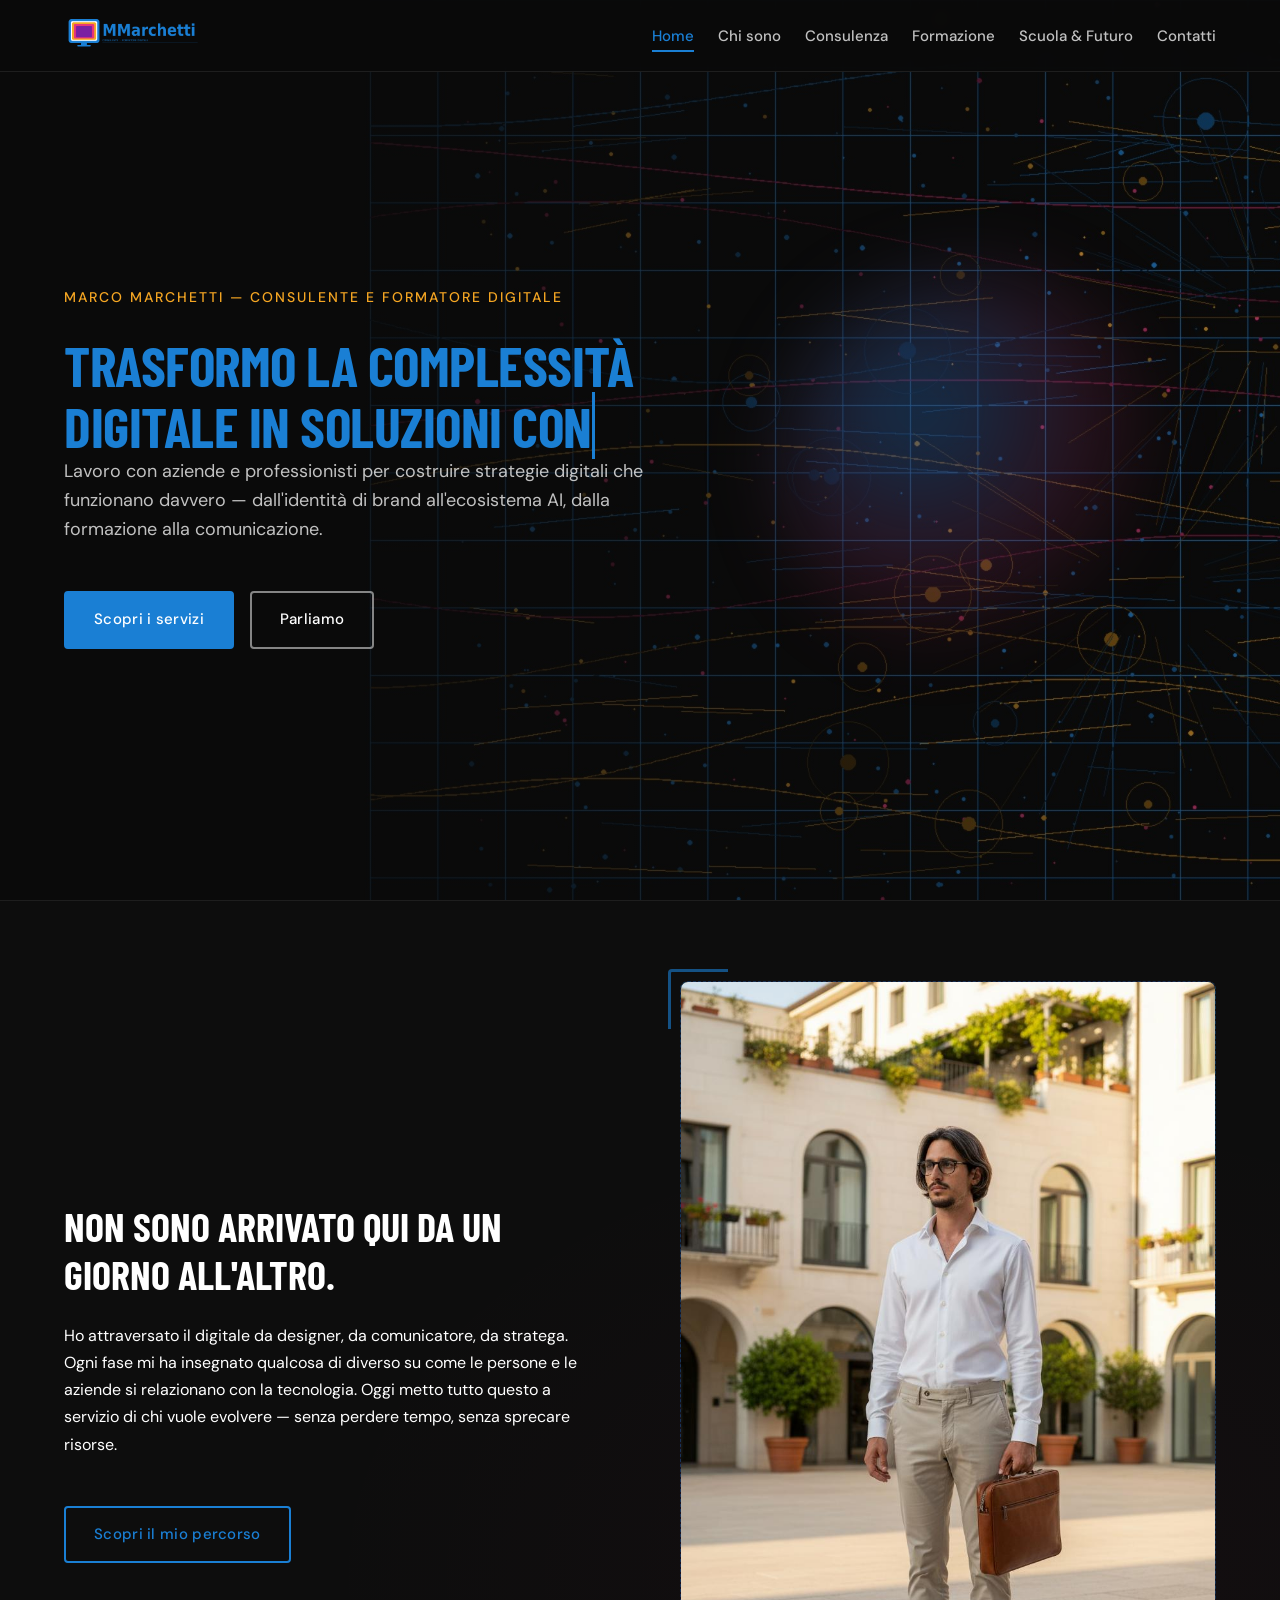
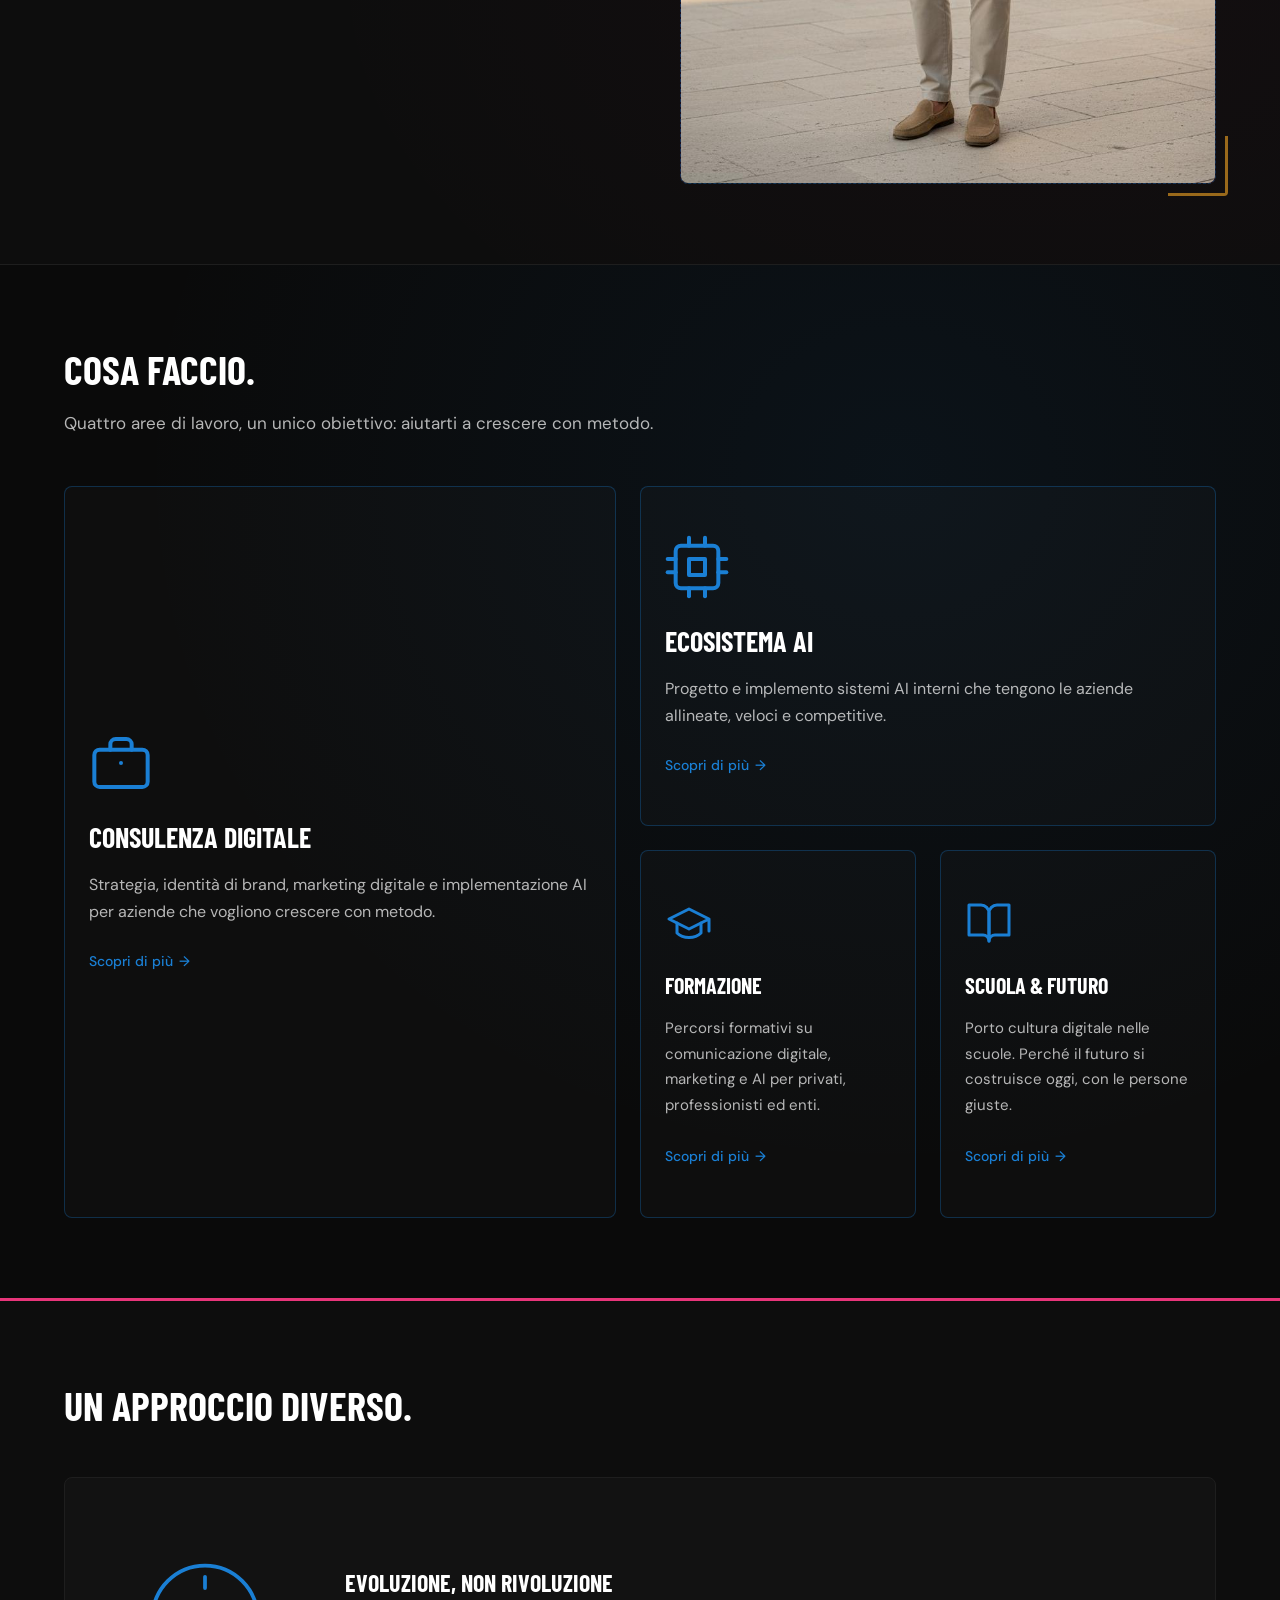
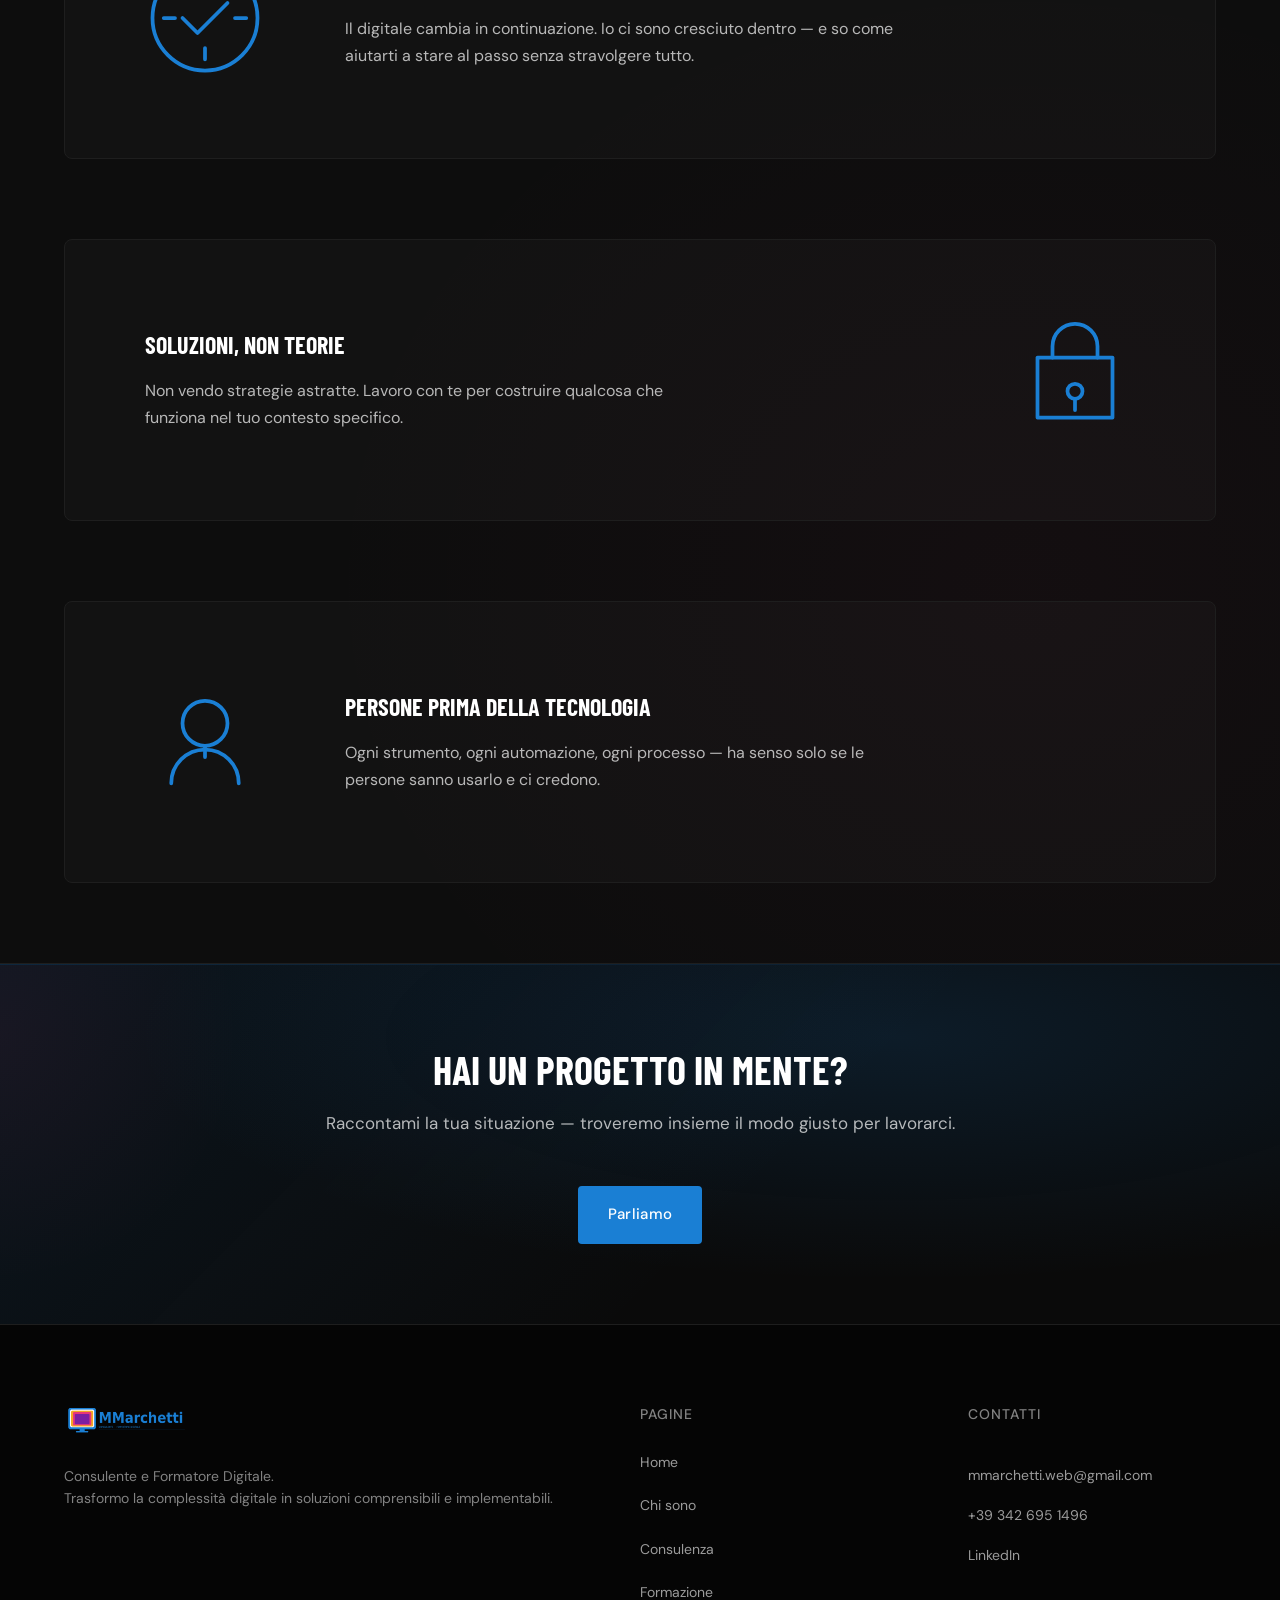
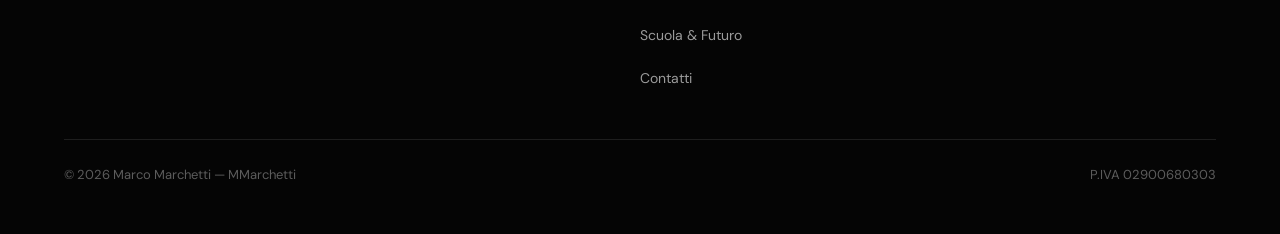
==== commit 1f256dcf: "riordine finale" ====
--- a/index.html
+++ b/index.html
@@ -127,7 +127,7 @@
           <div class="image-side fade-in">
             <div class="image-frame">
               <div class="image-placeholder image-square">
-                <img src="assets/images/web_designer_pro_v5_european.jpg" alt="Marco Marchetti in piazza, consulente e formatore digitale" loading="lazy">
+                <img src="assets/images/web_designer_pro_v5_european.jpg" alt="Marco Marchetti in piazza, consulente e formatore digitale" width="832" height="1248" loading="lazy">
               </div>
             </div>
           </div>
--- a/assets/css/variables.css
+++ b/assets/css/variables.css
@@ -4,6 +4,9 @@
   /* Colori brand */
   --blu: #1A7FD4;
   --blu-hover: #1569B0;
+  --arancio-hover: #E09513;
+  --magenta-hover: #D12D6A;
+  --footer-bg: #050505;
   --blu-soft: rgba(26, 127, 212, 0.12);
   --arancio: #F5A623;
   --arancio-soft: rgba(245, 166, 35, 0.1);
--- a/assets/css/main.css
+++ b/assets/css/main.css
@@ -165,8 +165,8 @@
 }
 
 .btn-arancio:hover {
-  background-color: #e09513;
-  border-color: #e09513;
+  background-color: var(--arancio-hover);
+  border-color: var(--arancio-hover);
 }
 
 .btn-magenta {
@@ -176,8 +176,8 @@
 }
 
 .btn-magenta:hover {
-  background-color: #d12d6a;
-  border-color: #d12d6a;
+  background-color: var(--magenta-hover);
+  border-color: var(--magenta-hover);
 }
 
 /* =====================
@@ -227,7 +227,7 @@
   left: 0;
   right: 0;
   height: calc(100vh - var(--navbar-h));
-  background: #0A0A0A;
+  background: var(--nero);
   z-index: 999;
   padding: var(--space-lg) var(--container-padding);
   gap: var(--space-md);
@@ -1289,7 +1289,7 @@
    ===================== */
 
 footer {
-  background-color: #050505;
+  background-color: var(--footer-bg);
   border-top: 1px solid var(--grigio-bordo);
   padding: var(--space-xl) 0 var(--space-lg);
 }
@@ -1382,7 +1382,7 @@
 }
 
 .footer-bottom p {
-  font-size: 13px;
+  font-size: var(--caption-size);
   color: rgba(255, 255, 255, 0.35);
 }
 
@@ -1533,7 +1533,8 @@
 .mb-lg { margin-bottom: var(--space-lg); }
 .mb-xl { margin-bottom: var(--space-xl); }
 
-.visually-hidden {
+.visually-hidden,
+.sr-only {
   position: absolute;
   width: 1px;
   height: 1px;
@@ -1592,20 +1593,20 @@
 }
 .privacy-heading {
   font-size: clamp(20px, 3vw, 28px);
-  margin-bottom: 24px;
+  margin-bottom: var(--space-md);
 }
 .privacy-para {
   color: rgba(255, 255, 255, 0.8);
-  margin-bottom: 40px;
+  margin-bottom: var(--space-lg);
 }
 .privacy-para--sm {
   color: rgba(255, 255, 255, 0.8);
-  margin-bottom: 16px;
+  margin-bottom: var(--space-sm);
 }
 .privacy-list {
   color: rgba(255, 255, 255, 0.75);
-  padding-left: 24px;
-  margin-bottom: 16px;
+  padding-left: var(--space-md);
+  margin-bottom: var(--space-sm);
   line-height: 1.8;
 }
 
--- a/assets/css/home.css
+++ b/assets/css/home.css
@@ -1,12 +1,12 @@
 /* Stili pagina Home — MMarchetti */
 
 /* =====================
-   STAT CARDS
+   STAT CARDS (riserva — non attive in questa versione)
    ===================== */
 
 .stat-card {
-  padding: 32px;
-  border-radius: 8px;
+  padding: var(--space-lg);
+  border-radius: var(--radius-lg);
   text-align: center;
 }
 
@@ -22,15 +22,15 @@
 
 .stat-number--hero {
   font-family: var(--font-titoli);
-  font-size: 56px;
+  font-size: var(--h1-size);
   font-weight: 700;
   line-height: 1;
 }
 
 .stat-label--small {
-  font-size: 13px;
+  font-size: var(--caption-size);
   text-transform: uppercase;
   letter-spacing: 1px;
   color: rgba(255, 255, 255, 0.5);
-  margin-top: 8px;
+  margin-top: var(--space-xs);
 }
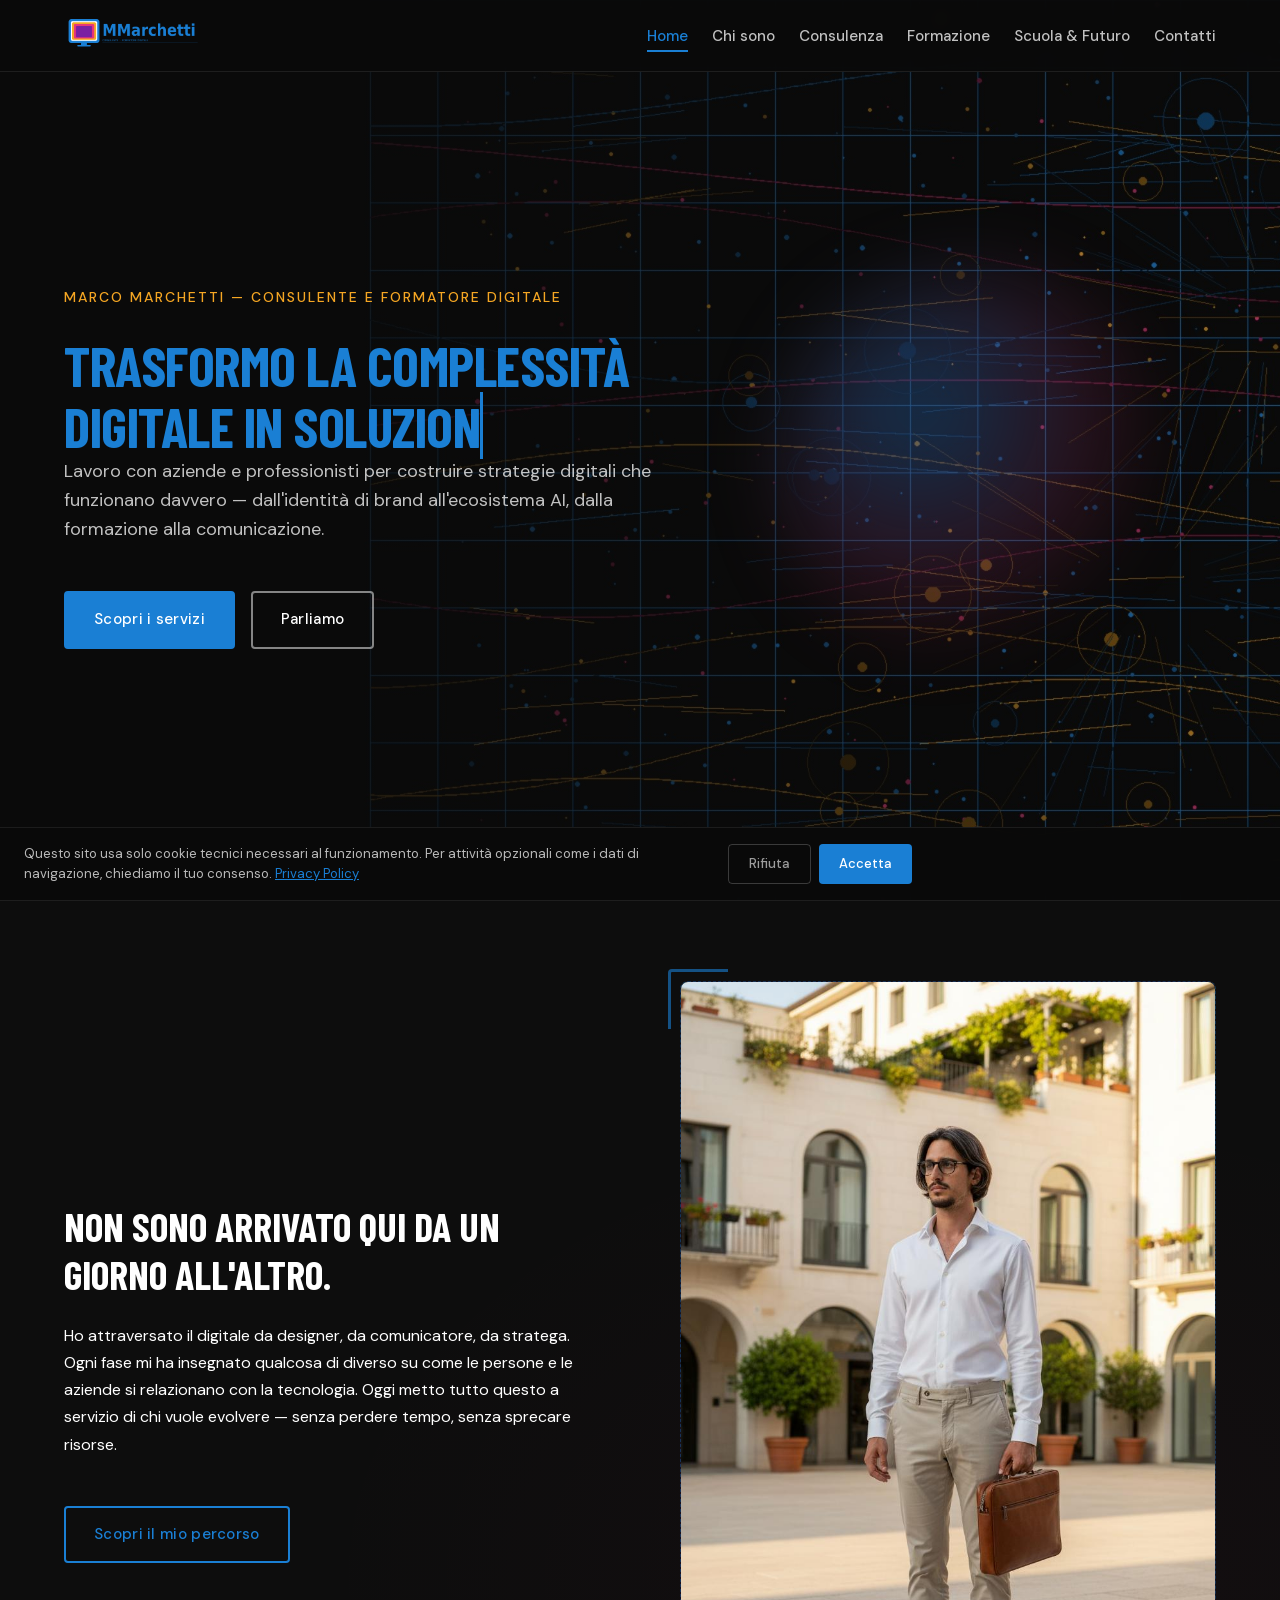
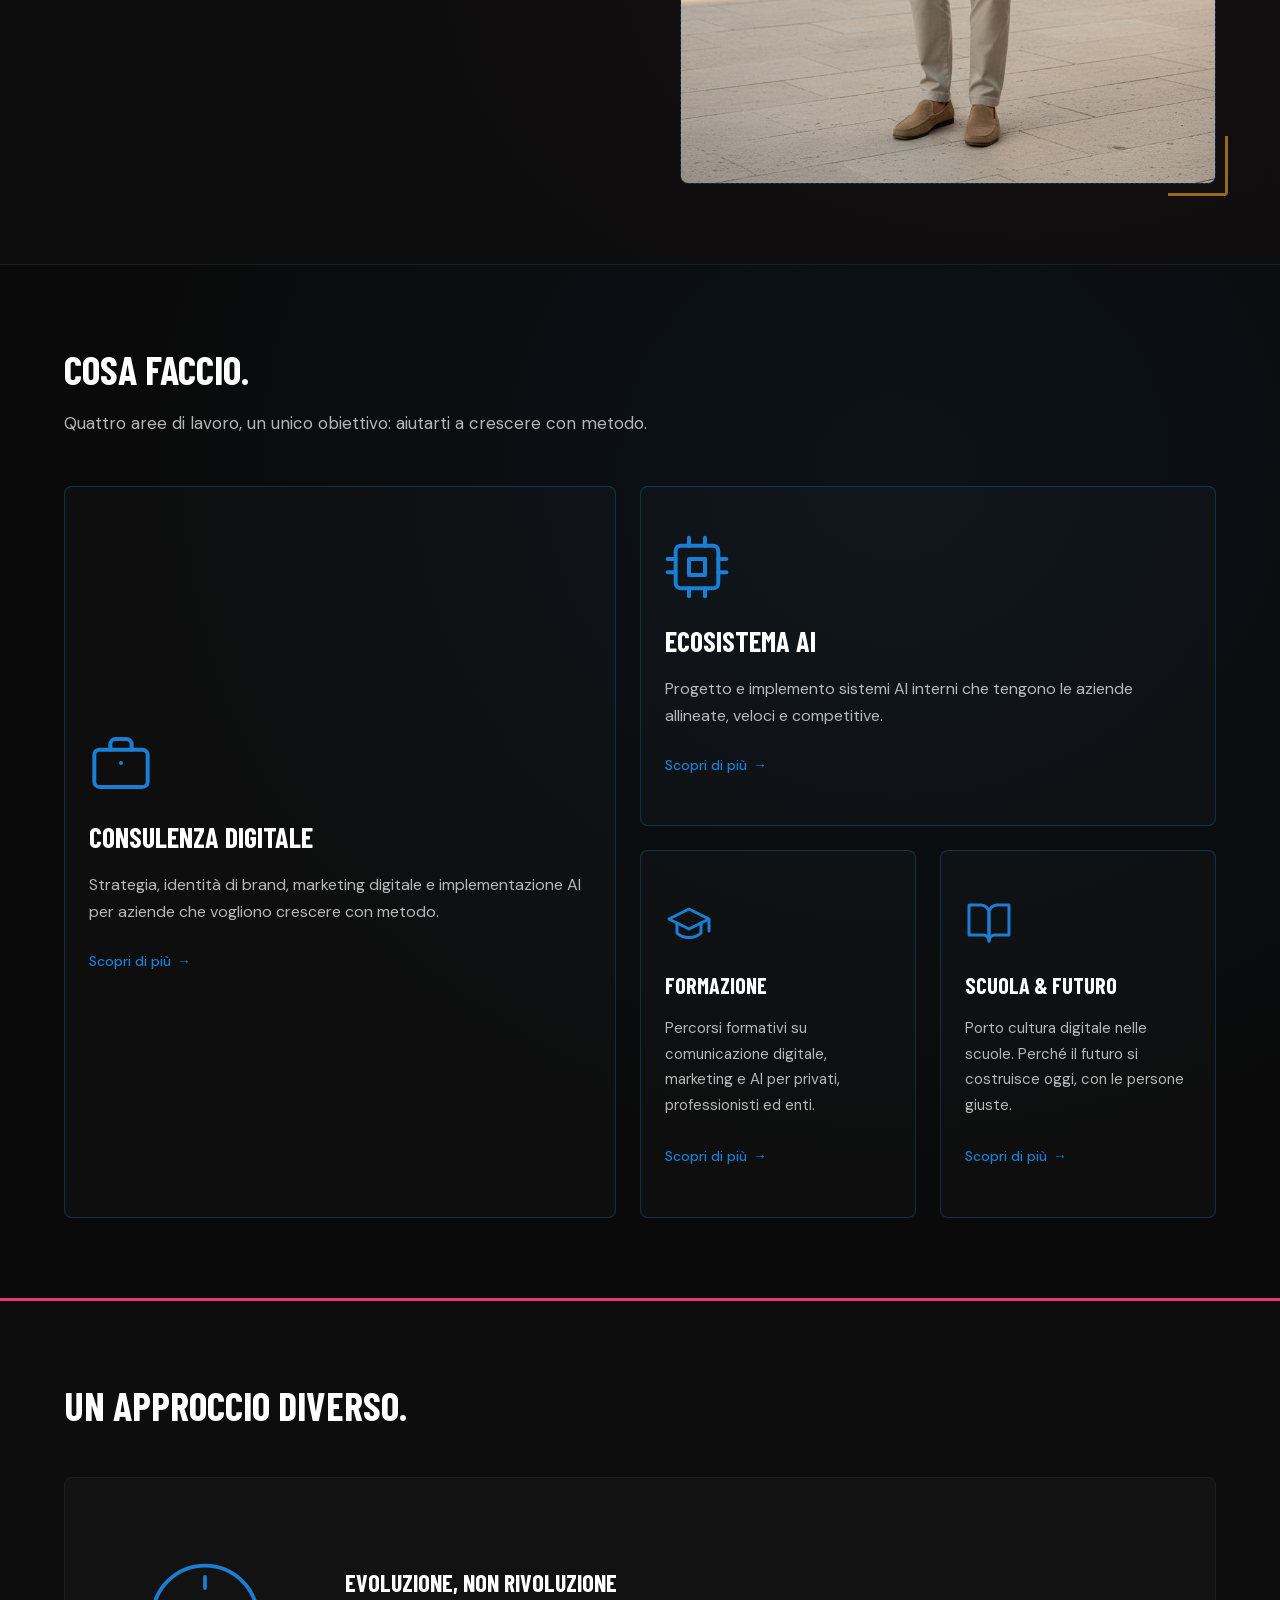
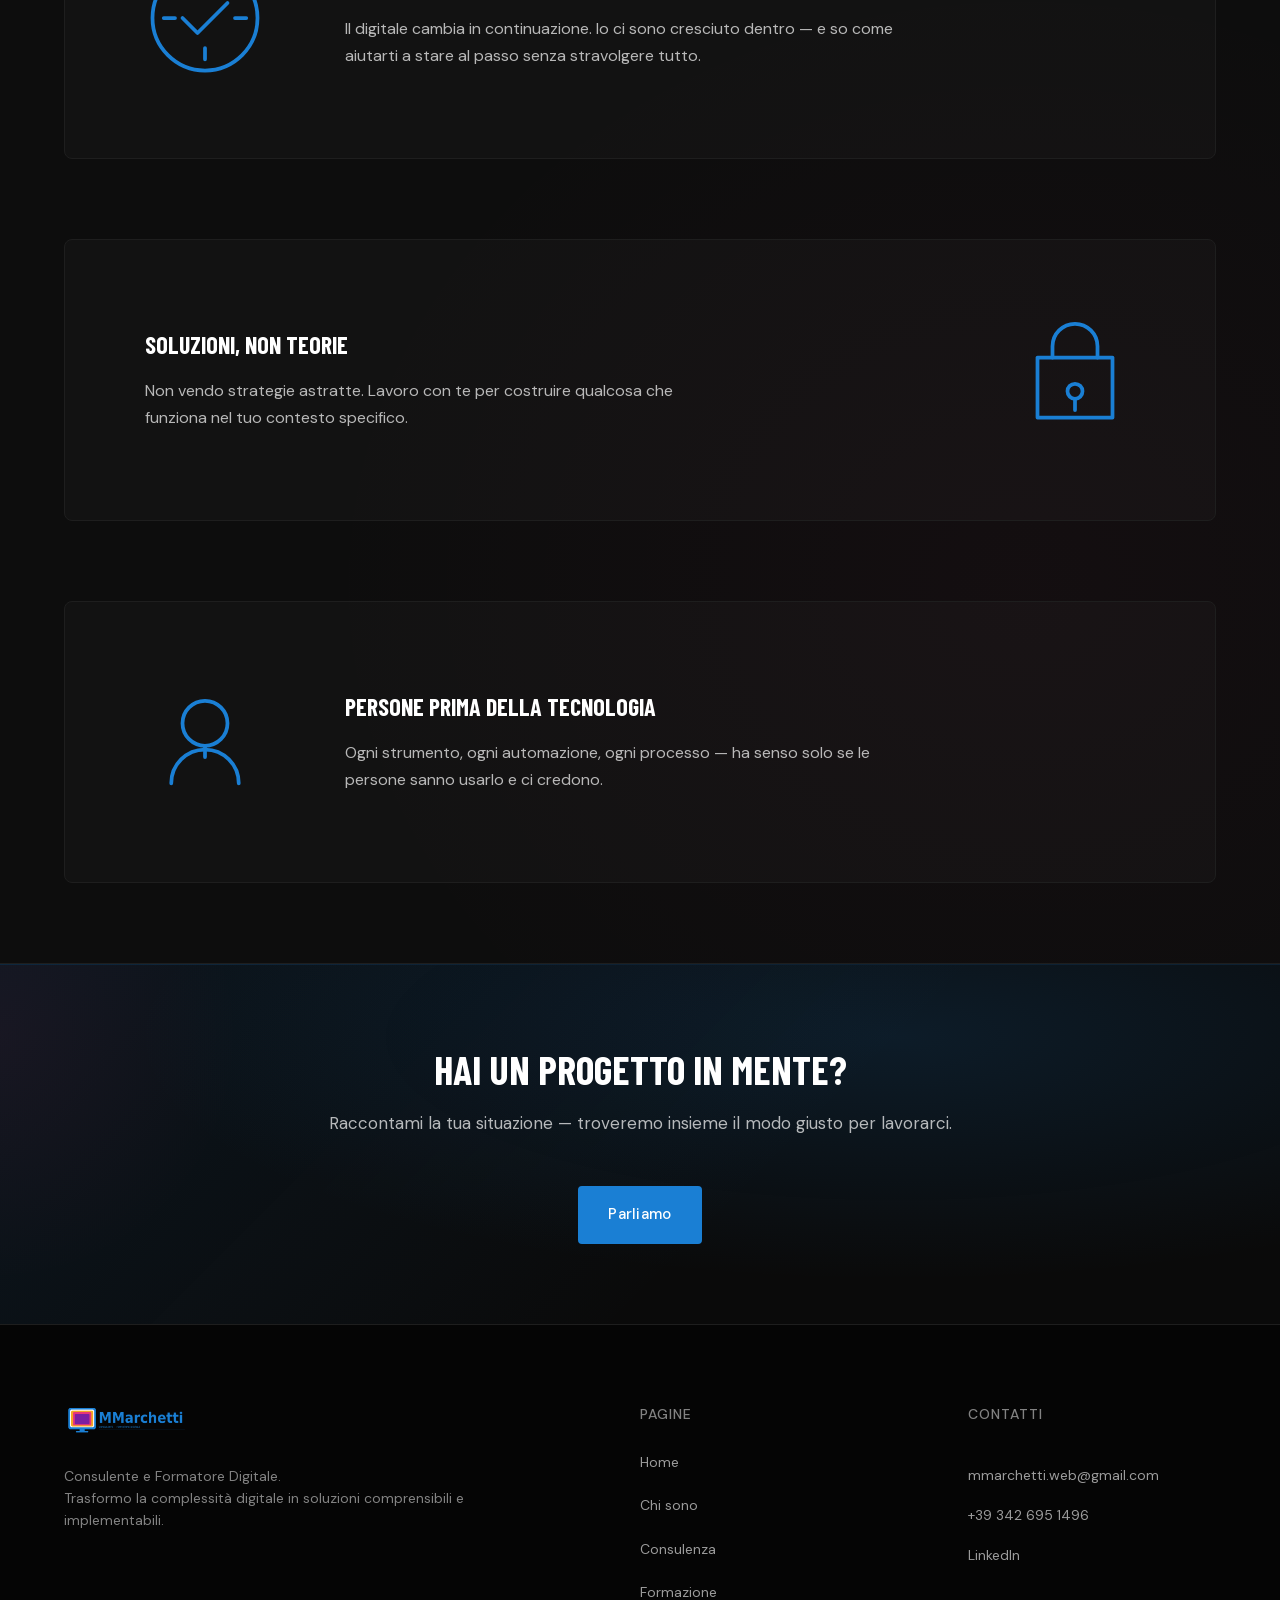
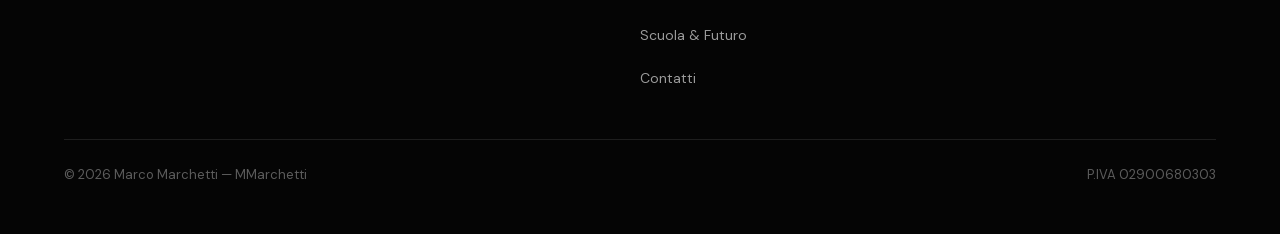
==== commit 9dfb993b: "404" ====
--- a/index.html
+++ b/index.html
@@ -25,9 +25,7 @@
   <meta name="twitter:image" content="https://mmarchetti.web/assets/images/logo_mmarchetti_1.png">
 
   <!-- Font -->
-  <link rel="preconnect" href="https://fonts.googleapis.com">
-  <link rel="preconnect" href="https://fonts.gstatic.com" crossorigin>
-  <link href="https://fonts.googleapis.com/css2?family=Barlow+Condensed:wght@700&family=DM+Sans:ital,wght@0,400;0,500;1,400&display=swap" rel="stylesheet">
+  <link rel="stylesheet" href="assets/css/fonts.css">
 
   <!-- CSS -->
   <link rel="stylesheet" href="assets/css/reset.css">
@@ -306,6 +304,13 @@
     </div>
   </footer>
 
+    <div id="cookie-banner" class="cookie-banner cookie-hidden" role="region" aria-label="Informativa cookie">
+    <p class="cookie-banner__text">Questo sito usa solo cookie tecnici necessari al funzionamento. Per attività opzionali come i dati di navigazione, chiediamo il tuo consenso. <a href="privacy.html">Privacy Policy</a></p>
+    <div class="cookie-banner__actions">
+      <button id="cookie-decline-btn" class="cookie-banner__btn cookie-banner__btn--outline">Rifiuta</button>
+      <button id="cookie-ok-btn" class="cookie-banner__btn">Accetta</button>
+    </div>
+  </div>
   <div class="custom-cursor" aria-hidden="true"></div>
   <script src="assets/js/main.js"></script>
 </body>
--- a/assets/css/fonts.css
+++ b/assets/css/fonts.css
@@ -0,0 +1,35 @@
+@font-face {
+  font-family: 'Barlow Condensed';
+  font-style: normal;
+  font-weight: 700;
+  font-display: swap;
+  src: url('../fonts/barlow-condensed-700.woff2') format('woff2');
+  unicode-range: U+0000-00FF, U+0131, U+0152-0153, U+02BB-02BC, U+02C6, U+02DA, U+02DC, U+0304, U+0308, U+0329, U+2000-206F, U+20AC, U+2122, U+2191, U+2193, U+2212, U+2215, U+FEFF, U+FFFD;
+}
+
+@font-face {
+  font-family: 'DM Sans';
+  font-style: normal;
+  font-weight: 400;
+  font-display: swap;
+  src: url('../fonts/dm-sans-400.woff2') format('woff2');
+  unicode-range: U+0000-00FF, U+0131, U+0152-0153, U+02BB-02BC, U+02C6, U+02DA, U+02DC, U+0304, U+0308, U+0329, U+2000-206F, U+20AC, U+2122, U+2191, U+2193, U+2212, U+2215, U+FEFF, U+FFFD;
+}
+
+@font-face {
+  font-family: 'DM Sans';
+  font-style: italic;
+  font-weight: 400;
+  font-display: swap;
+  src: url('../fonts/dm-sans-400-italic.woff2') format('woff2');
+  unicode-range: U+0000-00FF, U+0131, U+0152-0153, U+02BB-02BC, U+02C6, U+02DA, U+02DC, U+0304, U+0308, U+0329, U+2000-206F, U+20AC, U+2122, U+2191, U+2193, U+2212, U+2215, U+FEFF, U+FFFD;
+}
+
+@font-face {
+  font-family: 'DM Sans';
+  font-style: normal;
+  font-weight: 500;
+  font-display: swap;
+  src: url('../fonts/dm-sans-500.woff2') format('woff2');
+  unicode-range: U+0000-00FF, U+0131, U+0152-0153, U+02BB-02BC, U+02C6, U+02DA, U+02DC, U+0304, U+0308, U+0329, U+2000-206F, U+20AC, U+2122, U+2191, U+2193, U+2212, U+2215, U+FEFF, U+FFFD;
+}
--- a/assets/css/main.css
+++ b/assets/css/main.css
@@ -1659,3 +1659,98 @@
   }
 }
 
+
+/* ---- Cookie banner ---- */
+.cookie-banner {
+  position: fixed;
+  bottom: 0;
+  left: 0;
+  right: 0;
+  z-index: 9999;
+  background: rgba(10, 10, 10, 0.96);
+  backdrop-filter: blur(8px);
+  -webkit-backdrop-filter: blur(8px);
+  border-top: 1px solid rgba(255,255,255,0.08);
+  padding: 1rem 1.5rem;
+  display: flex;
+  align-items: center;
+  gap: 1.5rem;
+  flex-wrap: wrap;
+  transform: translateY(0);
+  transition: transform 0.35s ease;
+}
+
+.cookie-banner.cookie-hidden {
+  transform: translateY(110%);
+}
+
+.cookie-banner__text {
+  flex: 1;
+  min-width: 220px;
+  font-size: 0.82rem;
+  color: rgba(255,255,255,0.72);
+  line-height: 1.5;
+  margin: 0;
+}
+
+.cookie-banner__text a {
+  color: var(--blu);
+  text-decoration: underline;
+}
+
+.cookie-banner__actions {
+  display: flex;
+  gap: 0.5rem;
+  flex-shrink: 0;
+}
+
+.cookie-banner__btn {
+  background: var(--blu);
+  color: #fff;
+  border: none;
+  border-radius: 4px;
+  padding: 0.5rem 1.25rem;
+  font-size: 0.82rem;
+  font-weight: 500;
+  cursor: none;
+  transition: background 0.2s;
+  white-space: nowrap;
+}
+
+.cookie-banner__btn:hover {
+  background: var(--blu-hover);
+}
+
+.cookie-banner__btn--outline {
+  background: transparent;
+  color: rgba(255,255,255,0.6);
+  border: 1px solid rgba(255,255,255,0.2);
+}
+
+.cookie-banner__btn--outline:hover {
+  background: rgba(255,255,255,0.06);
+  color: rgba(255,255,255,0.85);
+}
+
+@media (pointer: coarse) {
+  .cookie-banner__btn {
+    cursor: pointer;
+  }
+}
+
+@media (max-width: 480px) {
+  .cookie-banner {
+    flex-direction: column;
+    align-items: flex-start;
+    gap: 0.75rem;
+  }
+
+  .cookie-banner__actions {
+    width: 100%;
+  }
+
+  .cookie-banner__btn {
+    flex: 1;
+    text-align: center;
+  }
+}
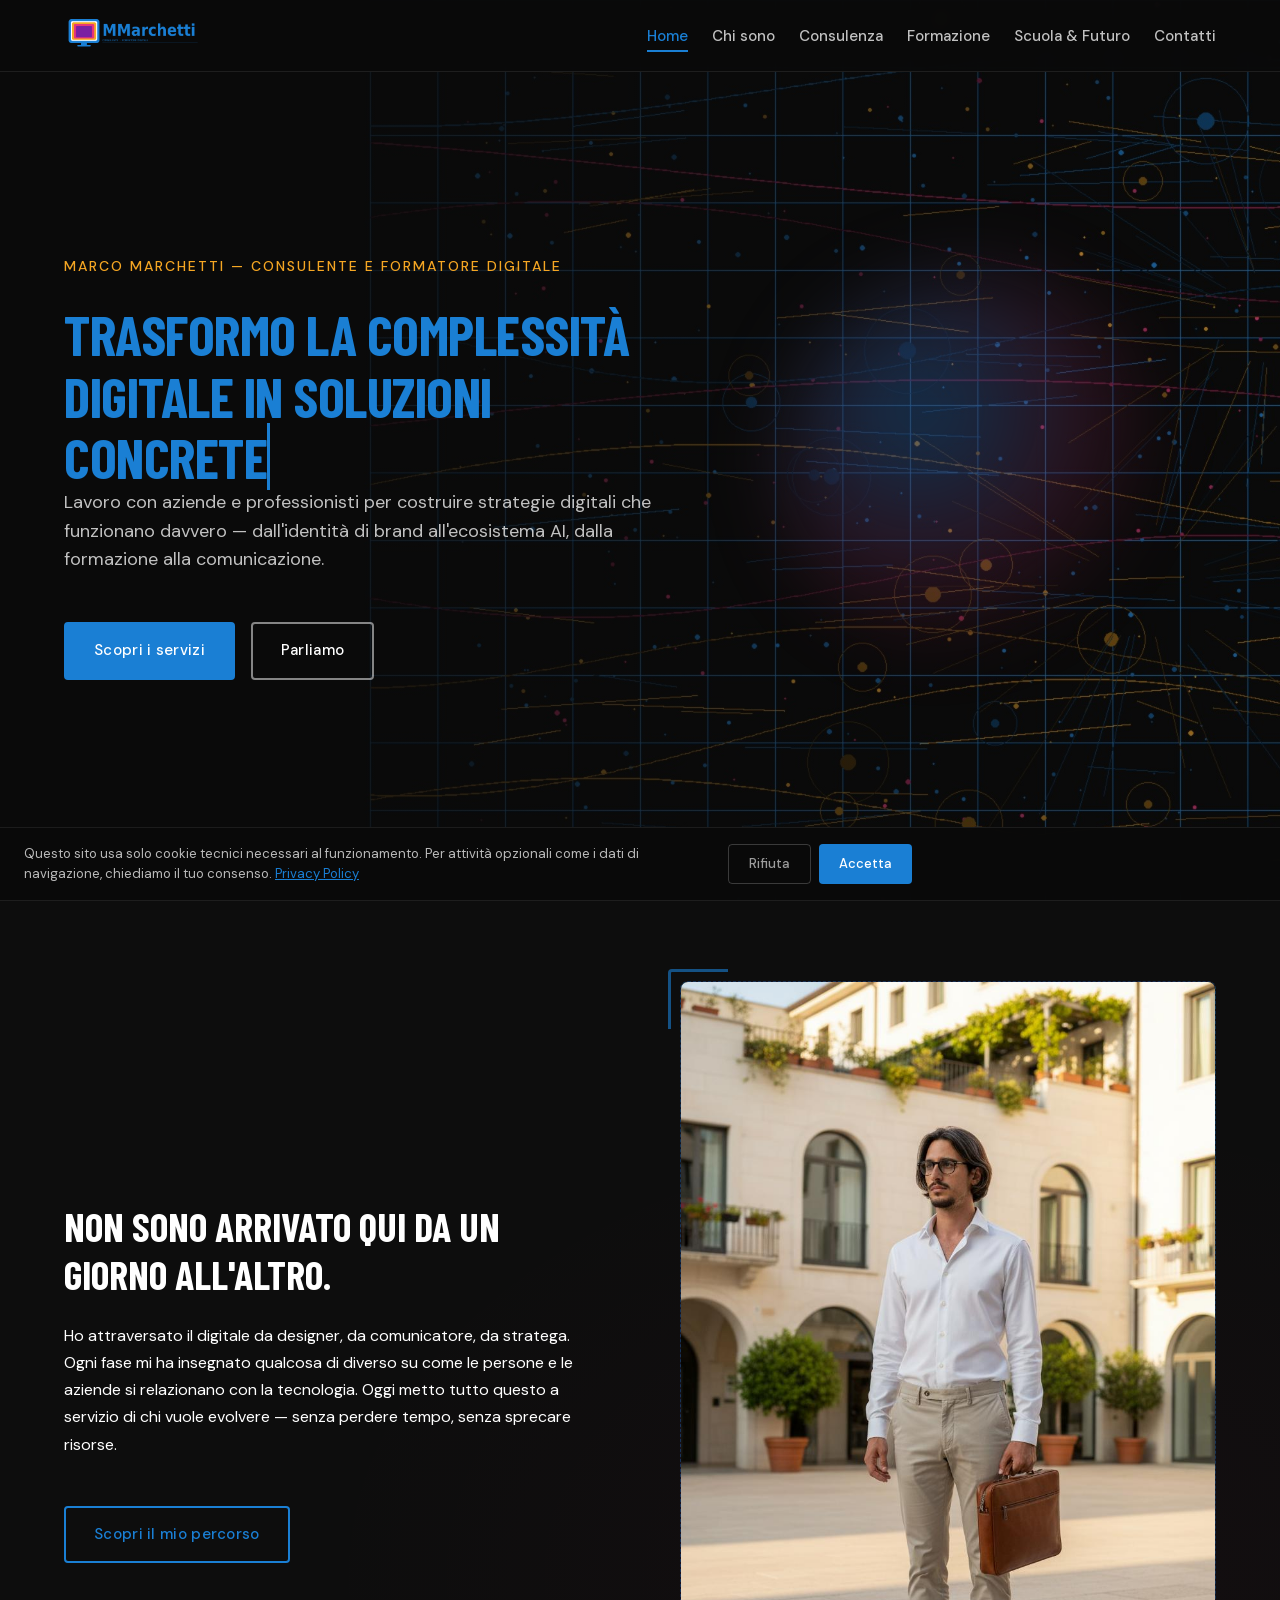
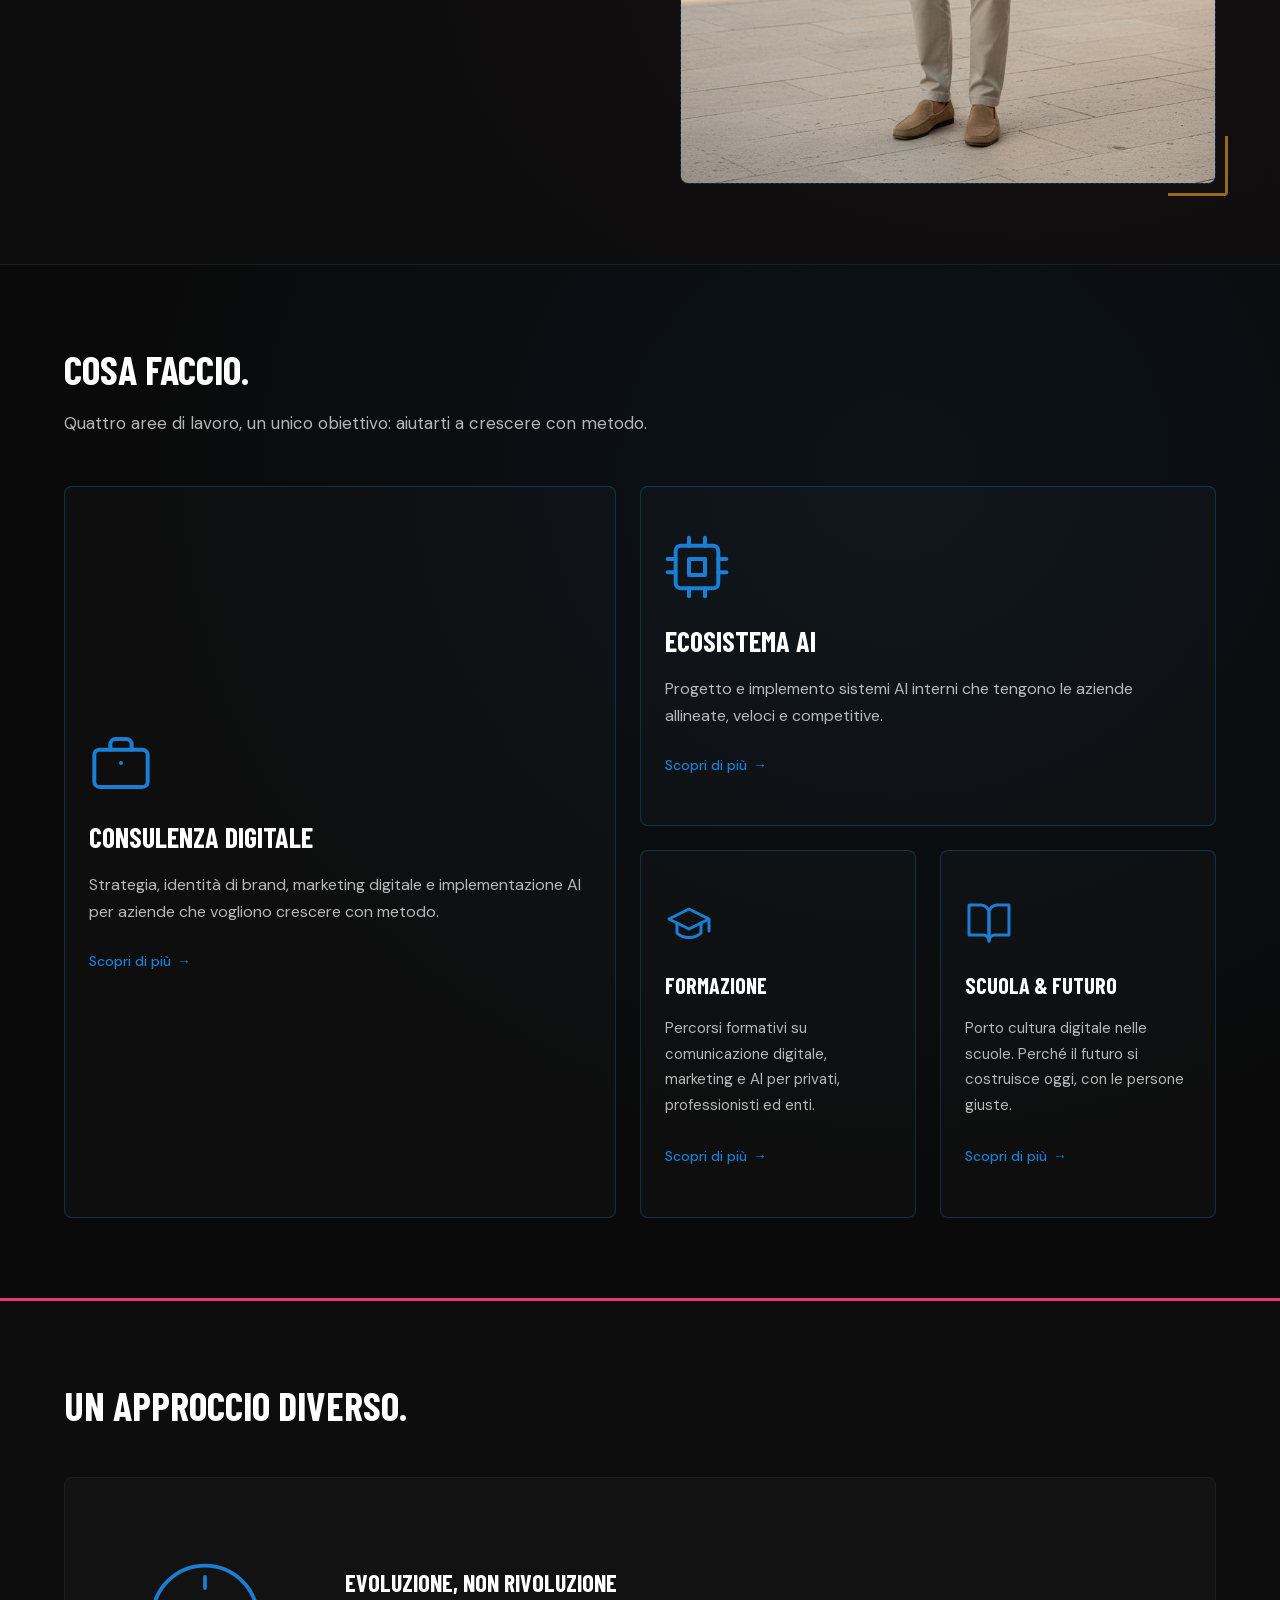
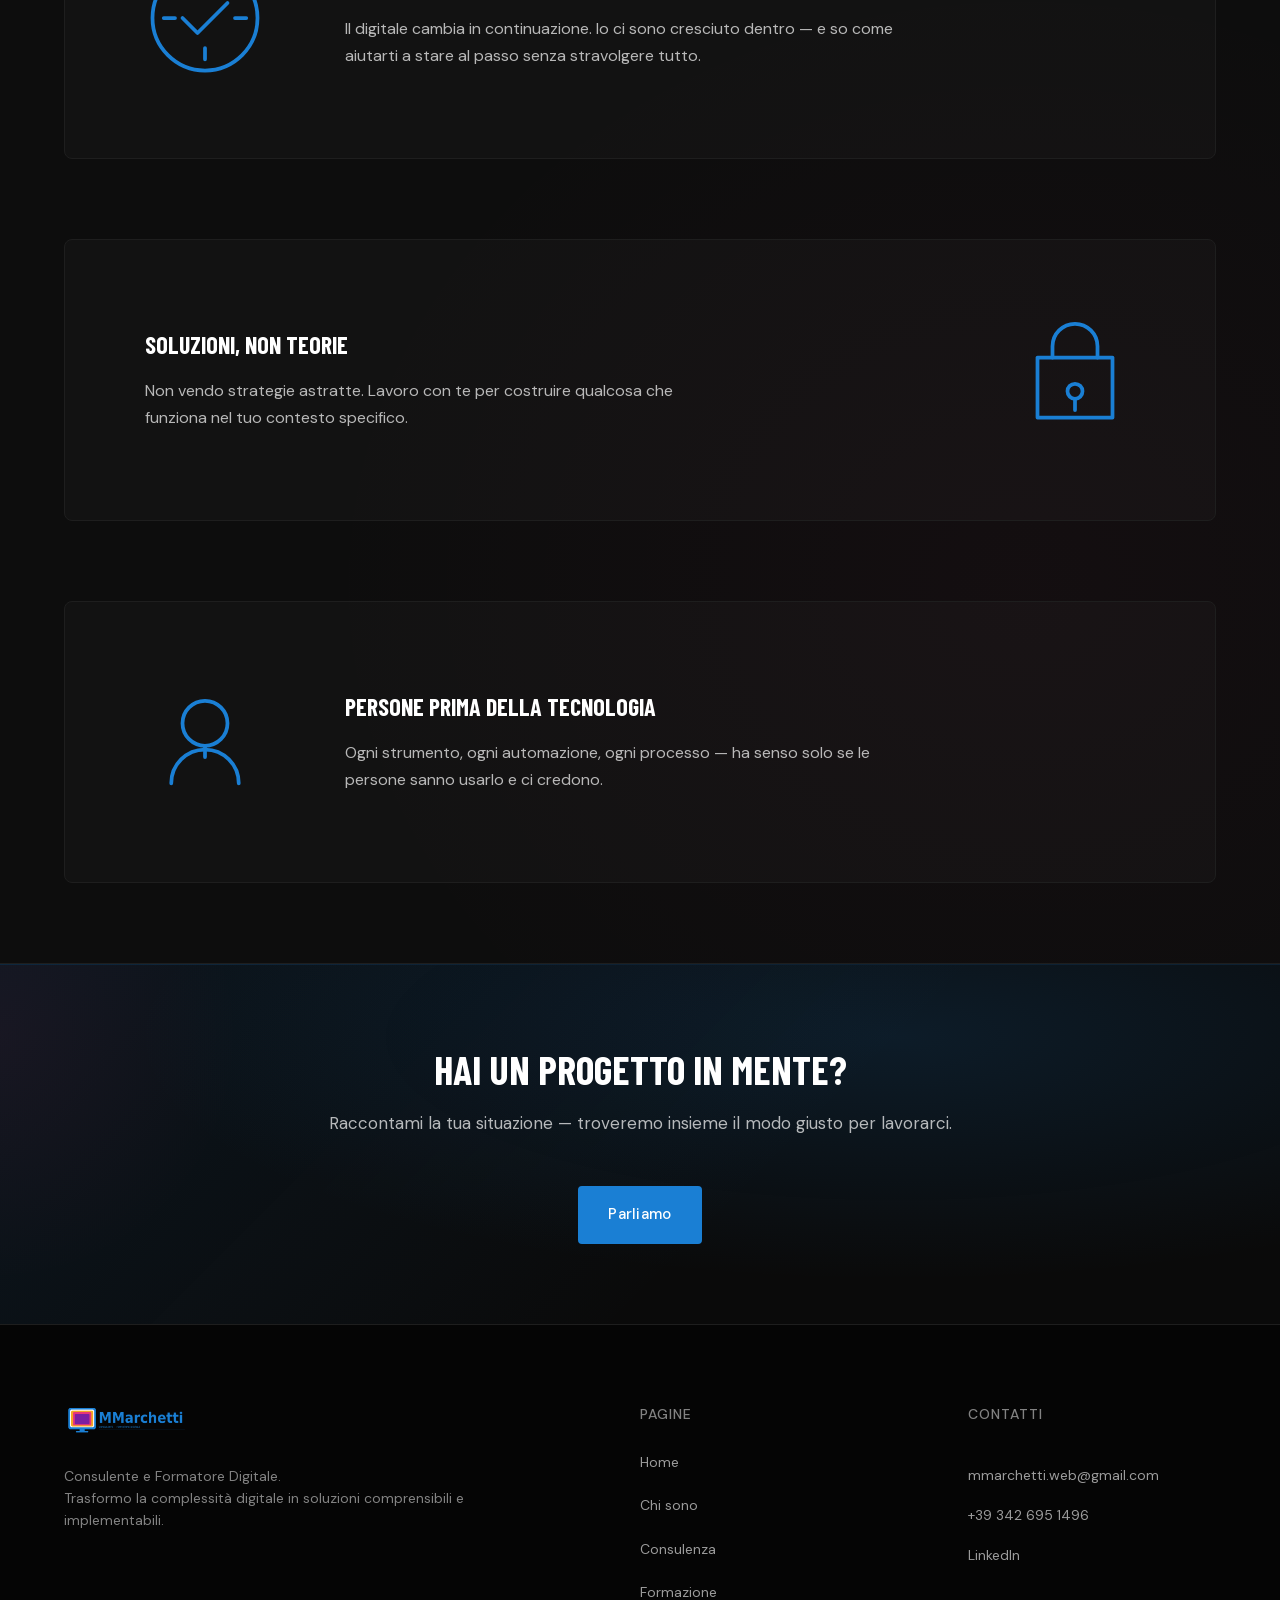
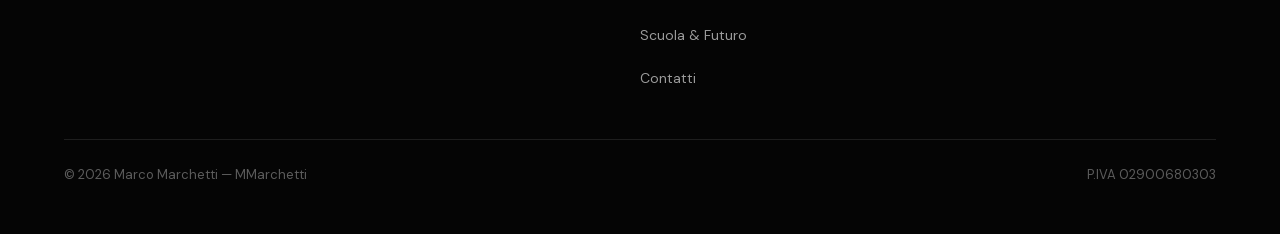
==== commit ef210e67: "GEO" ====
--- a/index.html
+++ b/index.html
@@ -39,11 +39,17 @@
   {
     "@context": "https://schema.org",
     "@type": "Person",
+    "@id": "https://mmarchetti.it/#marco-marchetti",
     "name": "Marco Marchetti",
+    "givenName": "Marco",
+    "familyName": "Marchetti",
     "jobTitle": "Consulente e Formatore Digitale",
-    "url": "https://mmarchetti.web",
+    "description": "Marco Marchetti è un consulente e formatore digitale specializzato in strategia digitale, intelligenza artificiale applicata e comunicazione. Aiuta PMI e professionisti a digitalizzare i processi e a integrare l'AI nel lavoro quotidiano.",
+    "url": "https://mmarchetti.it",
     "email": "mmarchetti.web@gmail.com",
     "telephone": "+393426951496",
+    "vatID": "IT02900680303",
+    "image": "https://mmarchetti.it/assets/images/web_designer_pro_v1_studio.jpg",
     "sameAs": [
       "https://www.linkedin.com/in/marco-marchetti-a929b1320"
     ],
@@ -55,8 +61,54 @@
       "Formazione Digitale",
       "Ecosistema AI",
       "Comunicazione Digitale",
-      "UX Design"
-    ]
+      "UX Design",
+      "Automazioni Aziendali",
+      "Digitalizzazione PMI"
+    ],
+    "hasOfferCatalog": {
+      "@type": "OfferCatalog",
+      "name": "Servizi di consulenza e formazione digitale",
+      "itemListElement": [
+        {
+          "@type": "Offer",
+          "itemOffered": {
+            "@type": "Service",
+            "name": "Consulenza Digitale e AI per PMI",
+            "url": "https://mmarchetti.it/consulenza.html"
+          }
+        },
+        {
+          "@type": "Offer",
+          "itemOffered": {
+            "@type": "Service",
+            "name": "Formazione su misura",
+            "url": "https://mmarchetti.it/formazione.html"
+          }
+        },
+        {
+          "@type": "Offer",
+          "itemOffered": {
+            "@type": "Service",
+            "name": "Digitale nelle Scuole",
+            "url": "https://mmarchetti.it/scuola-futuro.html"
+          }
+        }
+      ]
+    }
+  }
+  </script>
+  <script type="application/ld+json">
+  {
+    "@context": "https://schema.org",
+    "@type": "WebSite",
+    "@id": "https://mmarchetti.it/#website",
+    "url": "https://mmarchetti.it",
+    "name": "MMarchetti",
+    "description": "Sito ufficiale di Marco Marchetti, consulente e formatore digitale specializzato in AI, strategia digitale e comunicazione",
+    "publisher": {
+      "@id": "https://mmarchetti.it/#marco-marchetti"
+    },
+    "inLanguage": "it-IT"
   }
   </script>
 </head>
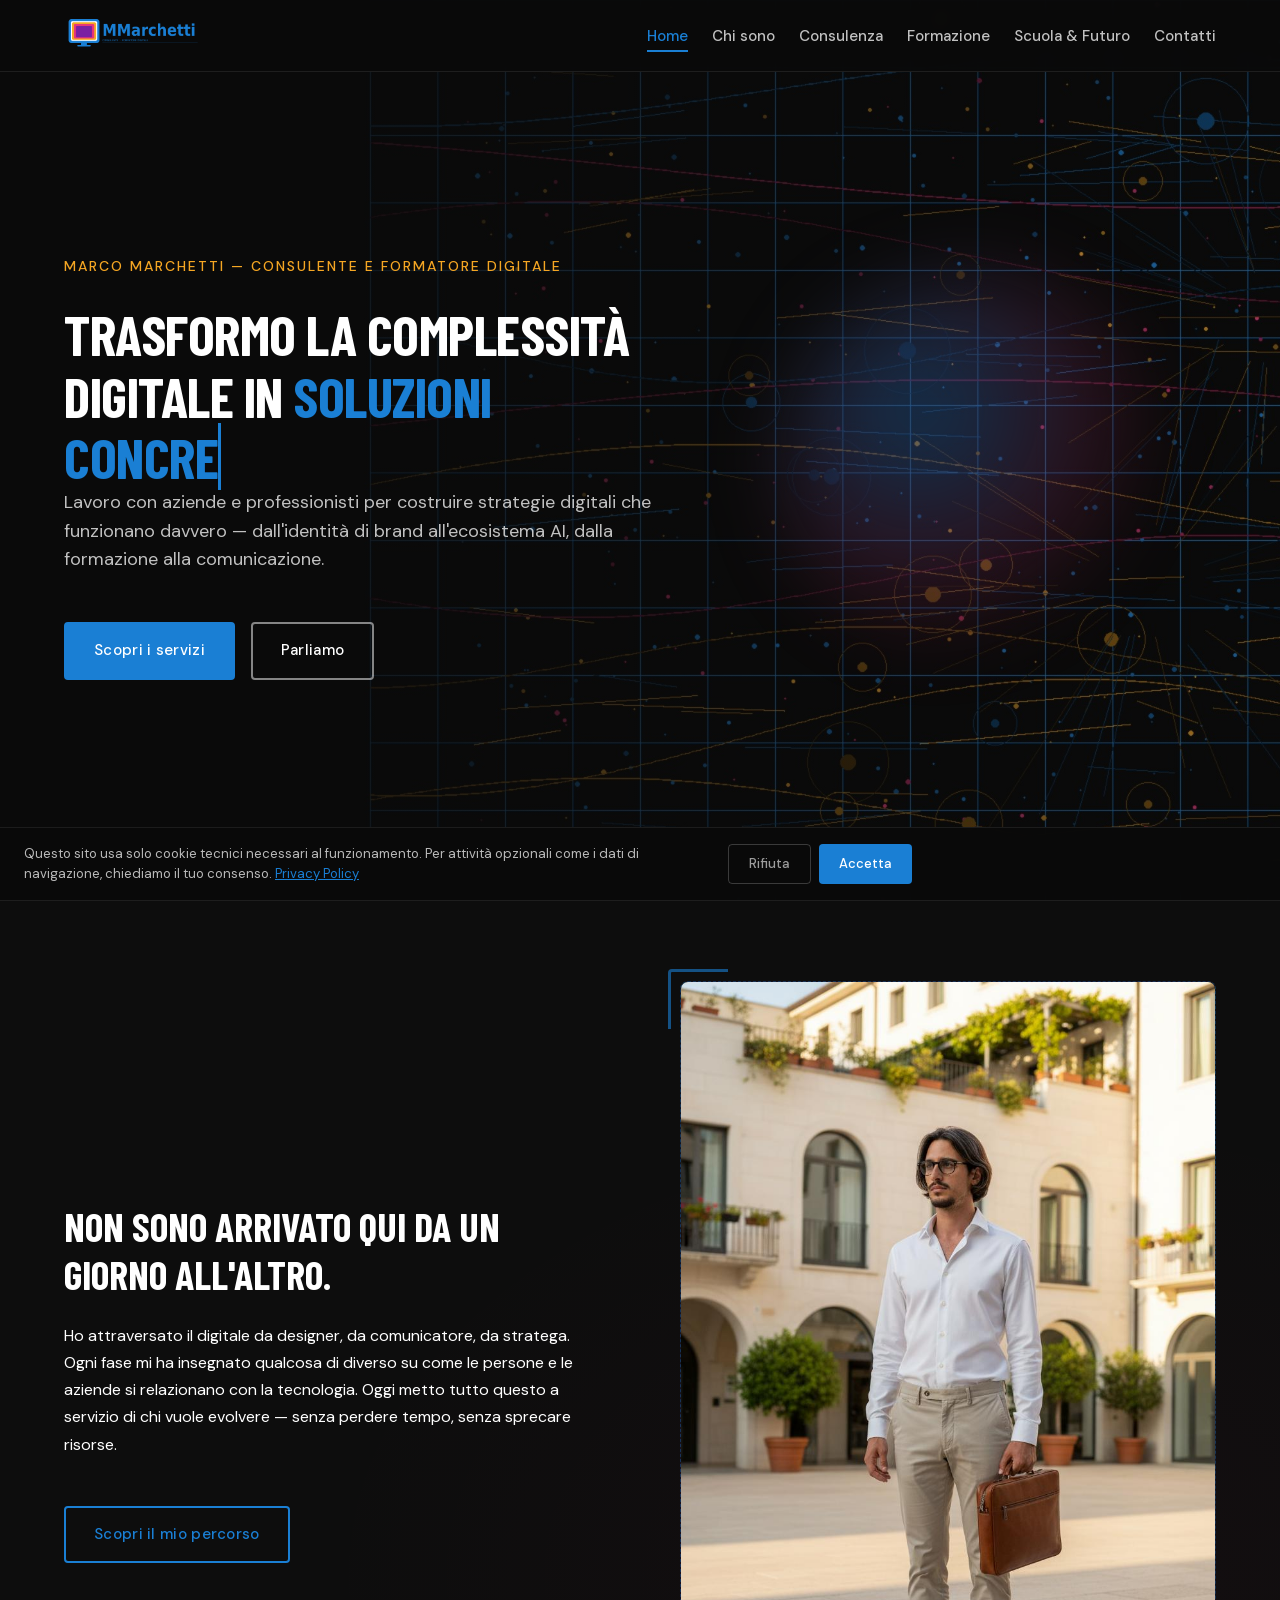
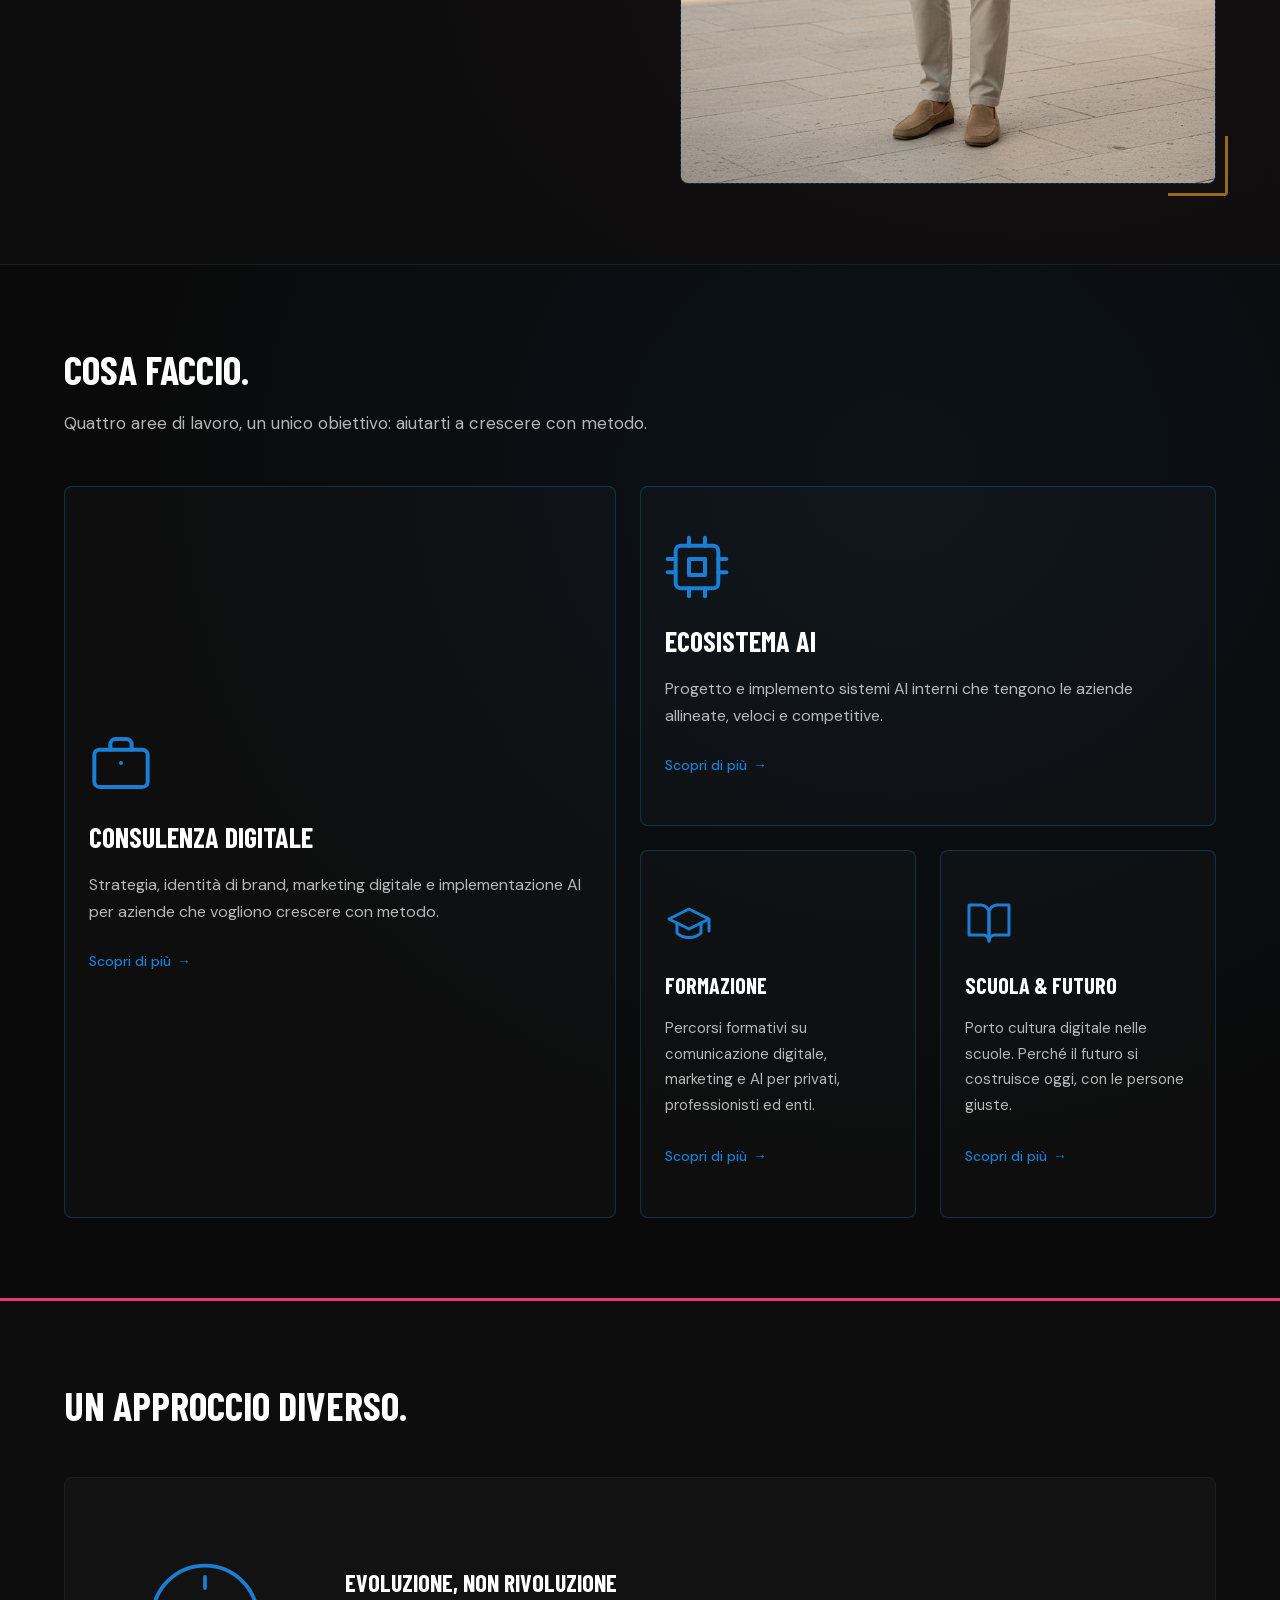
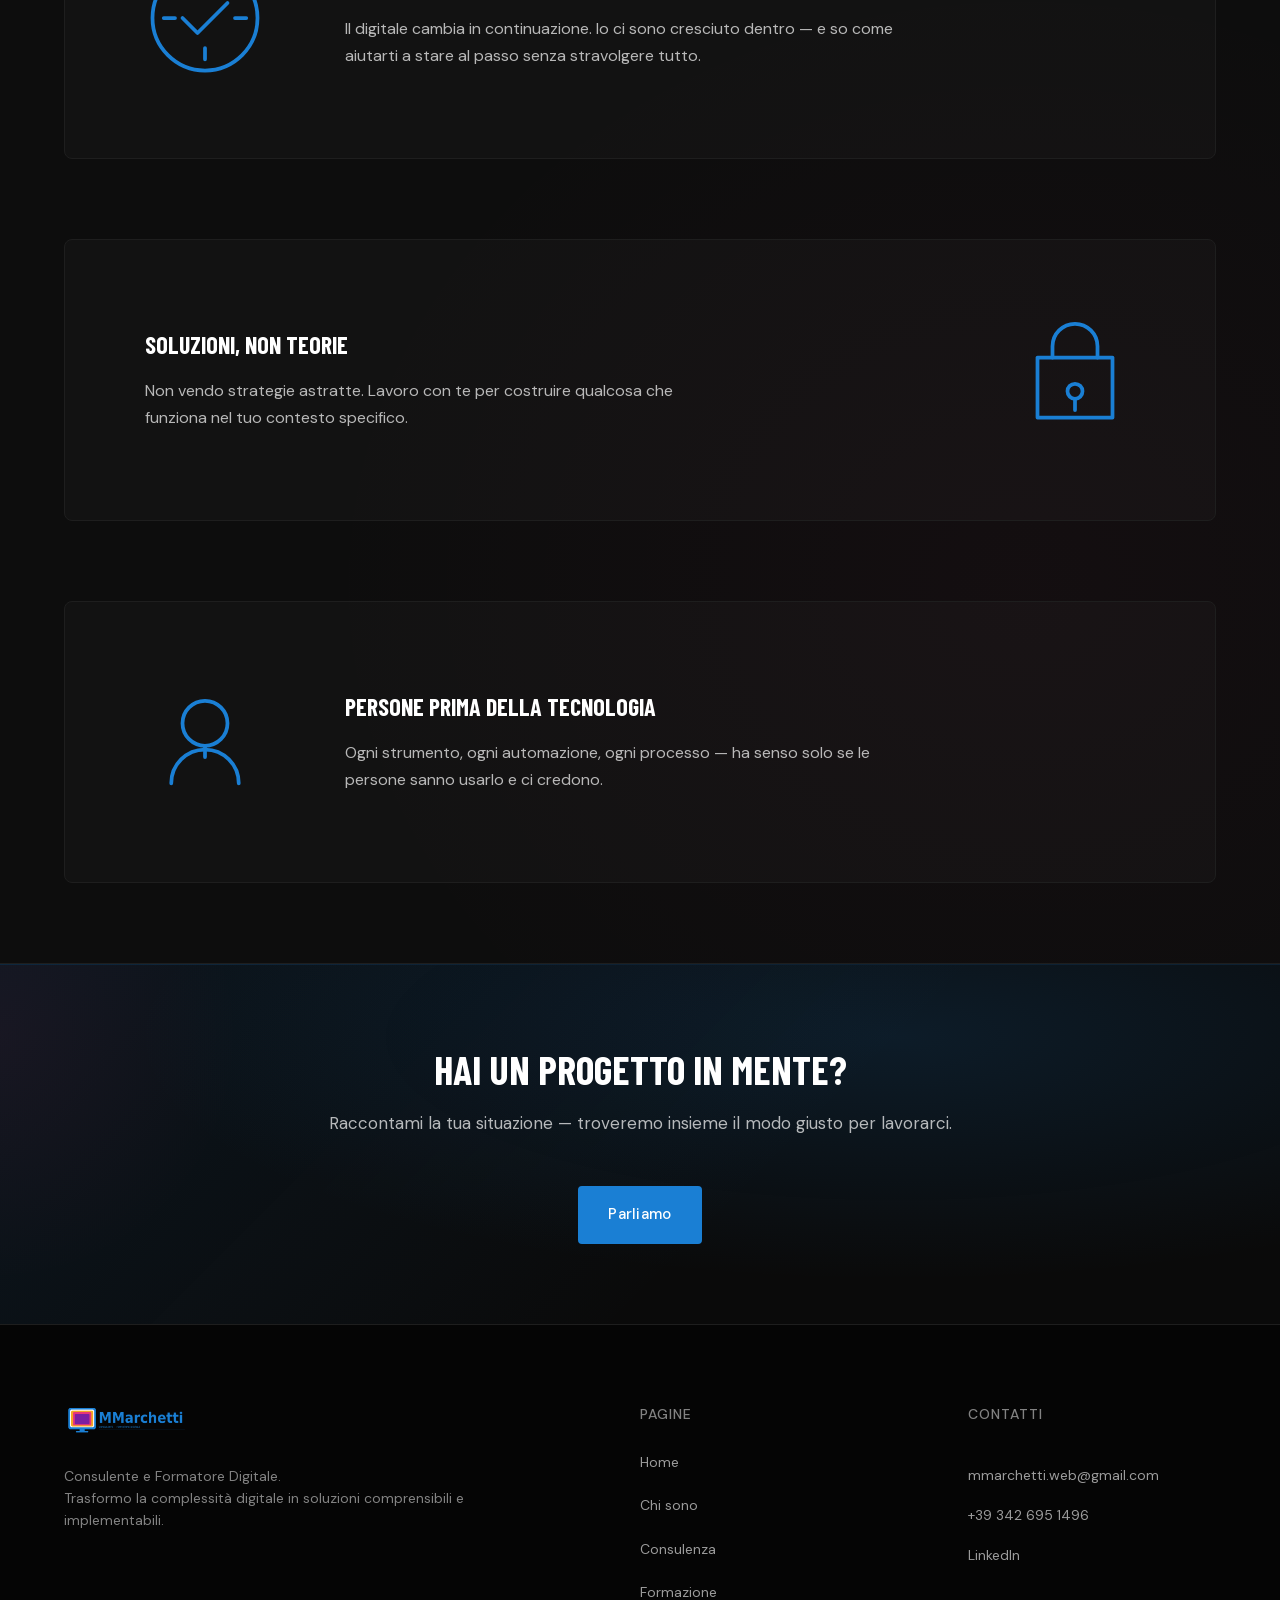
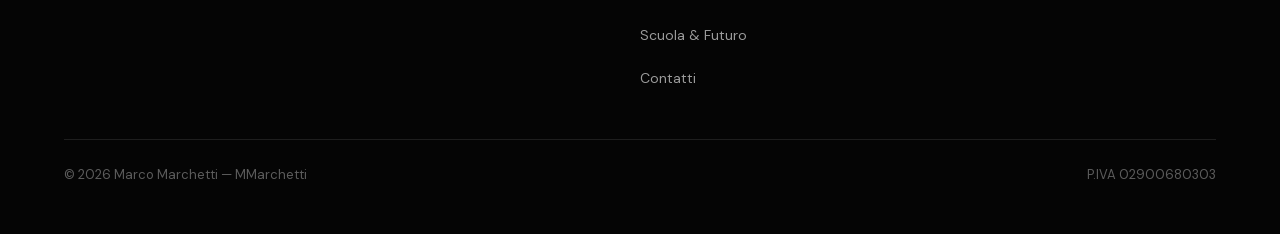
==== commit c0d7c873: "riordine finale pagine e stile" ====
--- a/index.html
+++ b/index.html
@@ -31,7 +31,6 @@
   <link rel="stylesheet" href="assets/css/reset.css">
   <link rel="stylesheet" href="assets/css/variables.css">
   <link rel="stylesheet" href="assets/css/main.css">
-  <link rel="stylesheet" href="assets/css/home.css">
   <link rel="icon" href="favicon.svg" type="image/svg+xml">
 
   <!-- Schema.org -->
--- a/assets/css/variables.css
+++ b/assets/css/variables.css
@@ -35,8 +35,6 @@
   /* Font */
   --font-titoli: 'Barlow Condensed', sans-serif;
   --font-body: 'DM Sans', sans-serif;
-  --font-logo: 'Bebas Neue', sans-serif;
-
   /* Tipografia */
   --h1-size: 56px;
   --h2-size: 40px;
@@ -54,10 +52,6 @@
   --h4-lh: 1.4;
   --body-lh: 1.7;
   --large-lh: 1.6;
-
-  /* Numeri grandi / stats */
-  --stat-size: 72px;
-  --stat-lh: 1.0;
 
   /* Spaziature */
   --space-xs: 8px;
--- a/assets/css/main.css
+++ b/assets/css/main.css
@@ -61,27 +61,6 @@
   max-width: 68ch;
 }
 
-.text-large {
-  font-size: var(--large-size);
-  line-height: var(--large-lh);
-}
-
-.text-small {
-  font-size: var(--small-size);
-}
-
-.text-caption {
-  font-size: var(--caption-size);
-  line-height: 1.5;
-}
-
-.label-ui {
-  font-size: var(--label-size);
-  font-weight: 500;
-  letter-spacing: 0.5px;
-  text-transform: uppercase;
-}
-
 strong {
   font-weight: 500;
 }
@@ -89,11 +68,6 @@
 /* =====================
    LINK E TESTO COLORATO
    ===================== */
-
-.text-blu { color: var(--blu); }
-.text-arancio { color: var(--arancio); }
-.text-magenta { color: var(--magenta); }
-.text-viola { color: var(--viola); }
 
 a.link-inline {
   color: var(--blu);
@@ -155,29 +129,6 @@
 .btn-outline-blu:hover {
   background-color: var(--blu);
   color: var(--bianco);
-}
-
-.btn-arancio {
-  background-color: var(--arancio);
-  color: var(--nero);
-  border: 2px solid var(--arancio);
-  font-weight: 500;
-}
-
-.btn-arancio:hover {
-  background-color: var(--arancio-hover);
-  border-color: var(--arancio-hover);
-}
-
-.btn-magenta {
-  background-color: var(--magenta);
-  color: var(--bianco);
-  border: 2px solid var(--magenta);
-}
-
-.btn-magenta:hover {
-  background-color: var(--magenta-hover);
-  border-color: var(--magenta-hover);
 }
 
 /* =====================
@@ -428,6 +379,15 @@
   display: inline;
 }
 
+.typewriter--typing {
+  border-right: 3px solid var(--blu);
+}
+
+.typewriter--done {
+  border-right: 3px solid var(--blu);
+  animation: blink-caret 0.75s step-end infinite;
+}
+
 @keyframes blink-caret {
   from, to { border-color: transparent; }
   50% { border-color: var(--blu); }
@@ -454,20 +414,6 @@
   background: var(--gradient-radial-blu);
   pointer-events: none;
   opacity: 0.5;
-}
-
-.section-light {
-  background-color: var(--grigio-chiaro);
-  color: var(--testo-su-chiaro);
-}
-
-.section-light h2,
-.section-light h3 {
-  color: var(--testo-su-chiaro);
-}
-
-.section-light p {
-  color: var(--grigio-testo);
 }
 
 .section-accent {
@@ -513,7 +459,6 @@
 .section-top-blu { border-top: 3px solid var(--blu); }
 .section-top-arancio { border-top: 3px solid var(--arancio); }
 .section-top-magenta { border-top: 3px solid var(--magenta); }
-.section-top-viola { border-top: 3px solid var(--viola); }
 
 .section-header {
   margin-bottom: var(--space-lg);
@@ -527,70 +472,6 @@
   font-size: 17px;
 }
 
-.section-light .section-header p {
-  color: var(--grigio-testo);
-}
-
-/* =====================
-   STATISTICHE / NUMERI GRANDI
-   ===================== */
-
-.stats-grid {
-  display: grid;
-  grid-template-columns: 1fr;
-  gap: var(--space-lg);
-  position: relative;
-  z-index: 1;
-}
-
-@media (min-width: 768px) {
-  .stats-grid {
-    grid-template-columns: repeat(2, 1fr);
-  }
-}
-
-@media (min-width: 1024px) {
-  .stats-grid-4 {
-    grid-template-columns: repeat(4, 1fr);
-  }
-
-  .stats-grid-3 {
-    grid-template-columns: repeat(3, 1fr);
-  }
-}
-
-.stat-item {
-  text-align: center;
-  padding: var(--space-lg);
-  position: relative;
-}
-
-.stat-number {
-  font-family: var(--font-titoli);
-  font-size: clamp(48px, 8vw, var(--stat-size));
-  font-weight: 700;
-  line-height: var(--stat-lh);
-  margin-bottom: var(--space-sm);
-}
-
-.stat-number.blu { color: var(--blu); }
-.stat-number.arancio { color: var(--arancio); }
-.stat-number.magenta { color: var(--magenta); }
-.stat-number.viola { color: var(--viola); }
-
-.stat-label {
-  font-size: var(--small-size);
-  color: rgba(255, 255, 255, 0.6);
-  text-transform: uppercase;
-  letter-spacing: 1px;
-}
-
-.stat-desc {
-  font-size: var(--small-size);
-  color: rgba(255, 255, 255, 0.5);
-  margin-top: var(--space-xs);
-}
-
 /* =====================
    CARD SERVIZI
    ===================== */
@@ -610,15 +491,7 @@
 }
 
 @media (min-width: 1024px) {
-  .cards-grid-4 {
-    grid-template-columns: repeat(4, 1fr);
-  }
-
   .cards-grid-3 {
-    grid-template-columns: repeat(3, 1fr);
-  }
-
-  .cards-grid-5 {
     grid-template-columns: repeat(3, 1fr);
   }
 }
@@ -815,26 +688,6 @@
   transform: scale(1.02);
 }
 
-/* Card su sfondo chiaro */
-.section-light .card {
-  background-color: var(--bianco);
-  border-color: rgba(26, 127, 212, 0.2);
-  box-shadow: 0 2px 12px rgba(0, 0, 0, 0.06);
-}
-
-.section-light .card:hover {
-  border-color: var(--blu);
-  box-shadow: 0 8px 32px rgba(26, 127, 212, 0.15);
-}
-
-.section-light .card h3 {
-  color: var(--testo-su-chiaro);
-}
-
-.section-light .card p {
-  color: var(--grigio-testo);
-}
-
 /* =====================
    LAYOUT TESTO + IMMAGINE
    ===================== */
@@ -889,24 +742,10 @@
   display: block;
 }
 
-.image-placeholder .img-note {
-  position: absolute;
-  bottom: var(--space-sm);
-  left: var(--space-sm);
-  right: var(--space-sm);
-  background: rgba(10, 10, 10, 0.8);
-  padding: var(--space-xs) var(--space-sm);
-  border-radius: var(--radius);
-  font-size: var(--caption-size);
-  color: rgba(255, 255, 255, 0.6);
-  text-align: center;
-}
-
 /* Ratio variants — disabilitati per mostrare le immagini a dimensione naturale */
 /* .image-hero { aspect-ratio: var(--img-aspect-hero); } */
 /* .image-square { aspect-ratio: var(--img-aspect-square); } */
 /* .image-portrait { aspect-ratio: var(--img-aspect-portrait); } */
-/* .image-wide { aspect-ratio: var(--img-aspect-wide); } */
 
 /* Decorative frame around image */
 .image-frame {
@@ -1097,9 +936,6 @@
     grid-template-columns: repeat(3, 1fr);
   }
 
-  .steps-list-5 {
-    grid-template-columns: repeat(5, 1fr);
-  }
 }
 
 .step-item {
@@ -1160,91 +996,6 @@
 }
 
 /* =====================
-   TIMELINE
-   ===================== */
-
-.timeline {
-  position: relative;
-  z-index: 1;
-  max-width: 800px;
-  margin: 0 auto;
-}
-
-.timeline::before {
-  content: '';
-  position: absolute;
-  left: 20px;
-  top: 0;
-  bottom: 0;
-  width: 2px;
-  background: linear-gradient(180deg, var(--blu), var(--viola));
-}
-
-@media (min-width: 768px) {
-  .timeline::before {
-    left: 50%;
-    transform: translateX(-1px);
-  }
-}
-
-.timeline-item {
-  position: relative;
-  padding-left: 60px;
-  padding-bottom: var(--space-lg);
-}
-
-@media (min-width: 768px) {
-  .timeline-item {
-    padding-left: 0;
-    width: 50%;
-  }
-
-  .timeline-item:nth-child(odd) {
-    padding-right: 40px;
-    text-align: right;
-  }
-
-  .timeline-item:nth-child(even) {
-    margin-left: 50%;
-    padding-left: 40px;
-  }
-}
-
-.timeline-dot {
-  position: absolute;
-  left: 11px;
-  top: 4px;
-  width: 20px;
-  height: 20px;
-  border-radius: 50%;
-  background: var(--blu);
-  border: 4px solid var(--nero);
-  z-index: 1;
-}
-
-@media (min-width: 768px) {
-  .timeline-dot {
-    left: auto;
-    right: -10px;
-  }
-
-  .timeline-item:nth-child(even) .timeline-dot {
-    right: auto;
-    left: -10px;
-  }
-}
-
-.timeline-content h4 {
-  font-size: 18px;
-  margin-bottom: var(--space-xs);
-}
-
-.timeline-content p {
-  font-size: 15px;
-  color: rgba(255, 255, 255, 0.7);
-}
-
-/* =====================
    CTA SECTION
    ===================== */
 
@@ -1424,99 +1175,6 @@
 .delay-4 { transition-delay: 0.5s; }
 
 /* =====================
-   PAGE HERO (pagine interne)
-   ===================== */
-
-.page-hero {
-  padding-top: calc(var(--navbar-h) + var(--space-xl));
-  padding-bottom: var(--space-xl);
-  position: relative;
-  overflow: hidden;
-  background:
-    var(--gradient-radial-blu),
-    var(--gradient-radial-arancio),
-    var(--nero);
-}
-
-.page-hero::before {
-  content: '';
-  position: absolute;
-  top: 0;
-  right: -15%;
-  width: 500px;
-  height: 500px;
-  background: radial-gradient(circle, rgba(26, 127, 212, 0.1) 0%, transparent 70%);
-  pointer-events: none;
-}
-
-.page-hero .hero-label {
-  display: block;
-  margin-bottom: var(--space-sm);
-}
-
-.page-hero h1 {
-  margin-bottom: var(--space-md);
-}
-
-.page-hero .hero-subtitle {
-  font-size: 18px;
-  color: rgba(255, 255, 255, 0.7);
-  line-height: 1.6;
-  max-width: 640px;
-}
-
-/* Page hero con immagine */
-.page-hero-with-image {
-  min-height: 70vh;
-  display: flex;
-  align-items: center;
-}
-
-.page-hero-with-image .container {
-  position: relative;
-  z-index: 1;
-}
-
-/* =====================
-   DECORATIVE ELEMENTS
-   ===================== */
-
-/* Linea gradiente orizzontale */
-.gradient-line {
-  height: 2px;
-  background: linear-gradient(90deg, transparent, var(--blu), var(--viola), var(--magenta), transparent);
-  opacity: 0.4;
-  margin: var(--space-lg) 0;
-}
-
-/* Quote / citazione */
-.blockquote-section {
-  padding: var(--space-xl) 0;
-  position: relative;
-  text-align: center;
-}
-
-.blockquote-section blockquote {
-  font-size: clamp(20px, 3vw, 28px);
-  font-weight: 500;
-  line-height: 1.4;
-  max-width: 800px;
-  margin: 0 auto;
-  color: rgba(255, 255, 255, 0.9);
-  font-style: italic;
-}
-
-.blockquote-section .quote-mark {
-  font-family: var(--font-titoli);
-  font-size: 80px;
-  line-height: 1;
-  color: var(--blu);
-  opacity: 0.3;
-  display: block;
-  margin-bottom: var(--space-sm);
-}
-
-/* =====================
    UTILITY
    ===================== */
 
@@ -1526,9 +1184,7 @@
 .mt-sm { margin-top: var(--space-sm); }
 .mt-md { margin-top: var(--space-md); }
 .mt-lg { margin-top: var(--space-lg); }
-.mt-xl { margin-top: var(--space-xl); }
-
-.mb-sm { margin-bottom: var(--space-sm); }
+
 .mb-md { margin-bottom: var(--space-md); }
 .mb-lg { margin-bottom: var(--space-lg); }
 .mb-xl { margin-bottom: var(--space-xl); }
@@ -1568,10 +1224,6 @@
   position: relative;
   z-index: 1;
 }
-.content-centered--text-center {
-  text-align: center;
-}
-
 /* =====================
    TESTO UTILITÀ
    ===================== */
